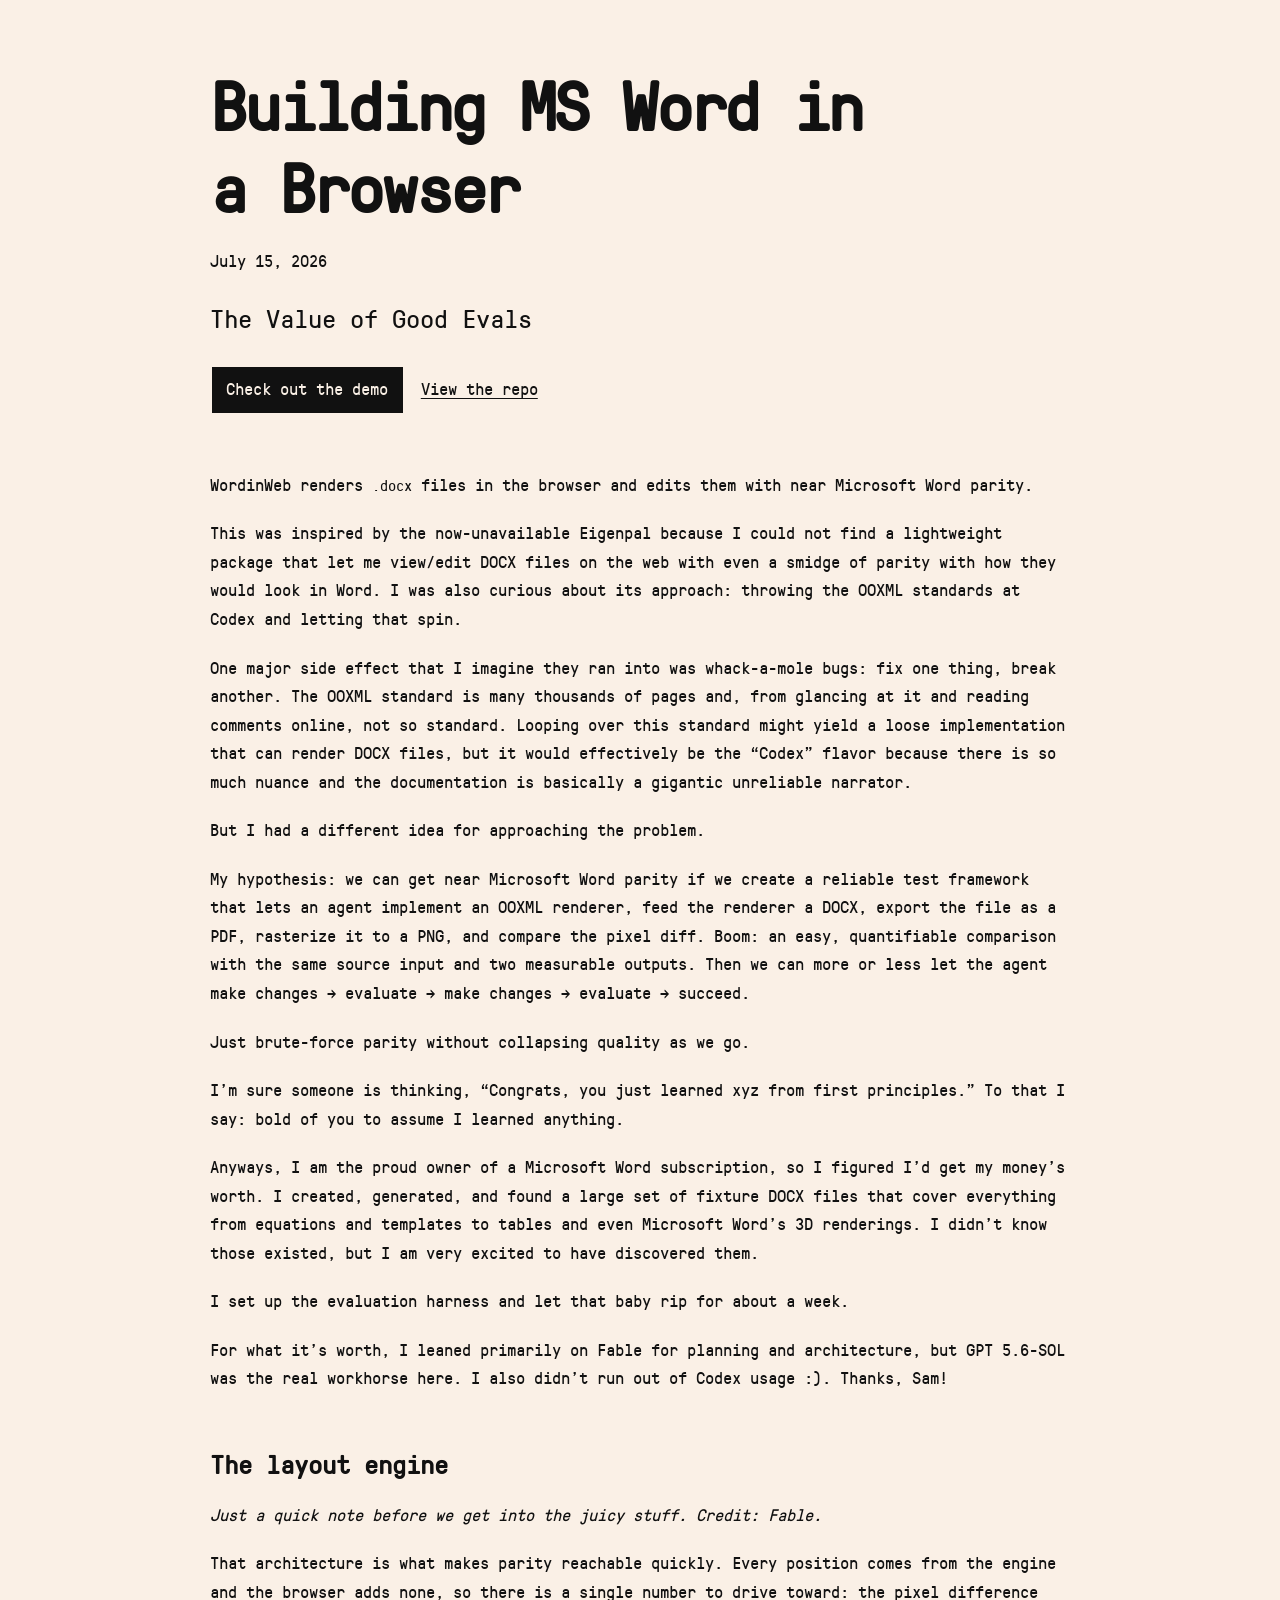
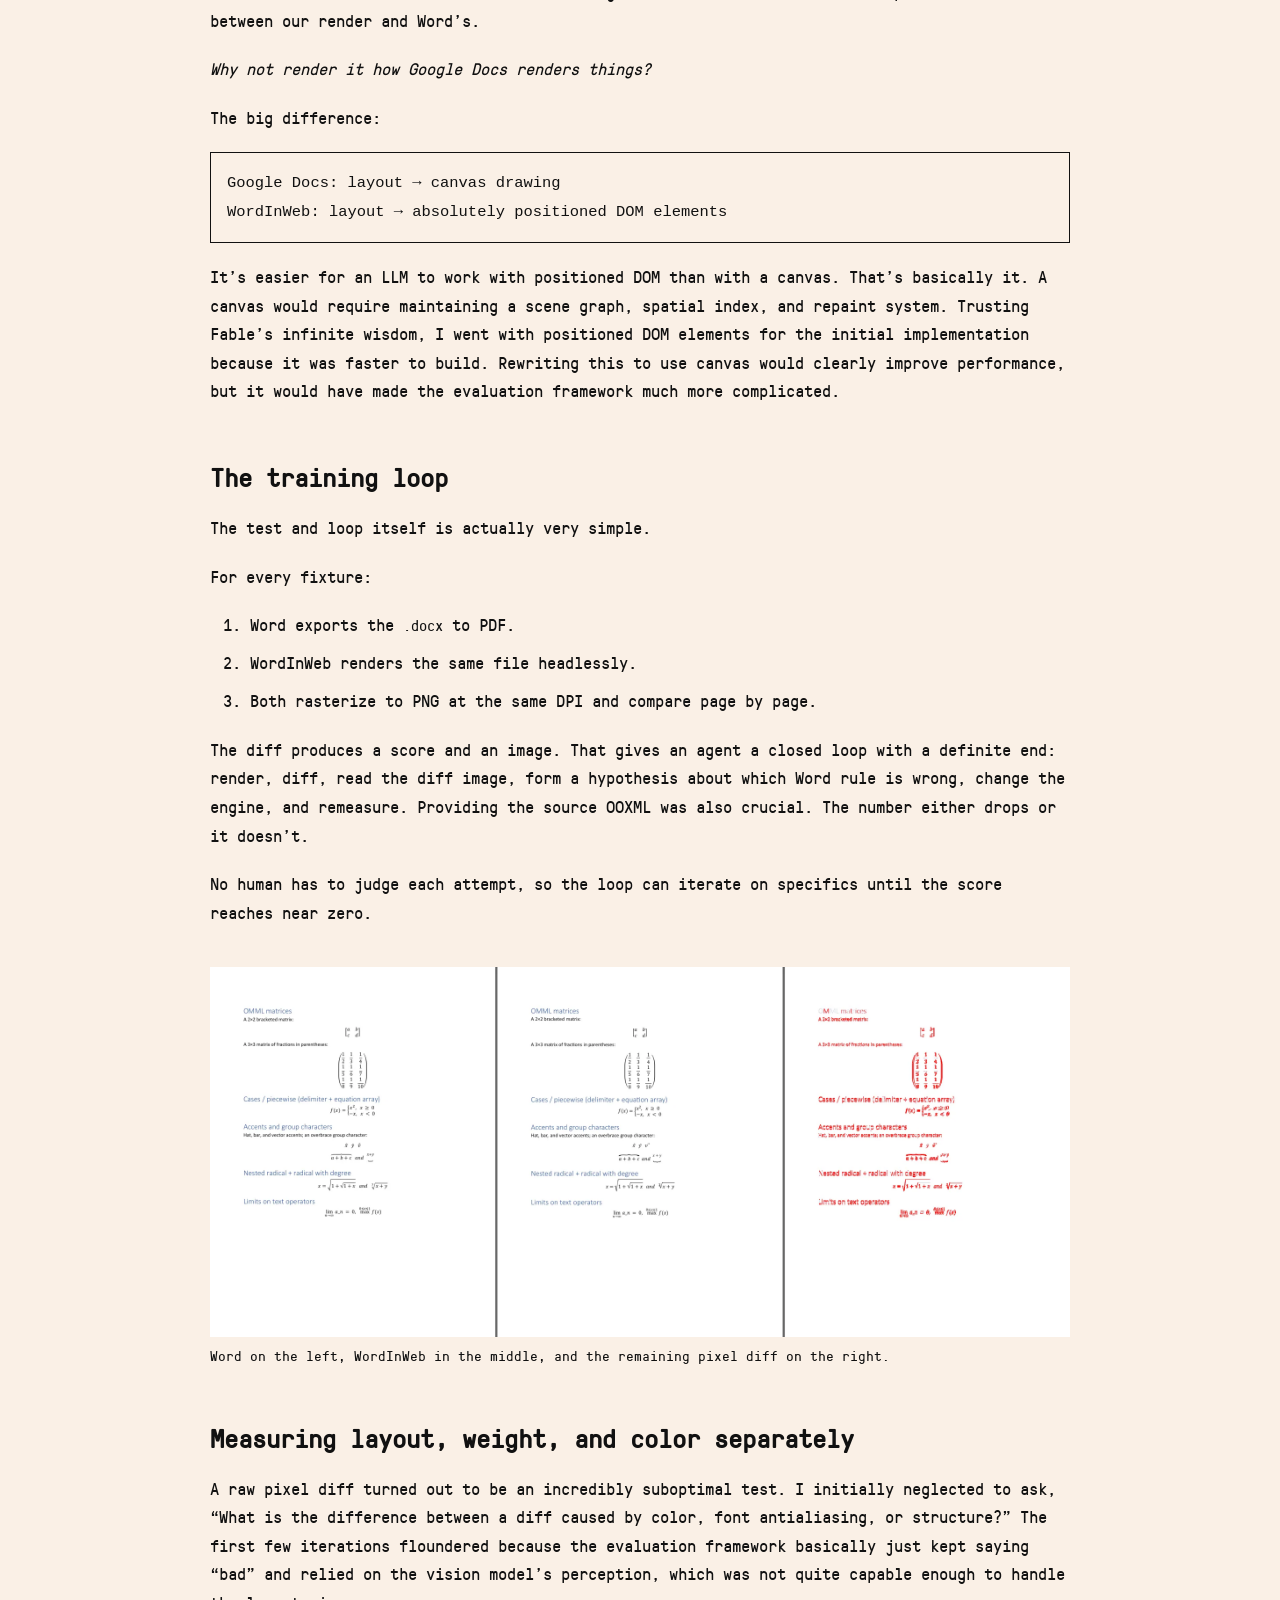
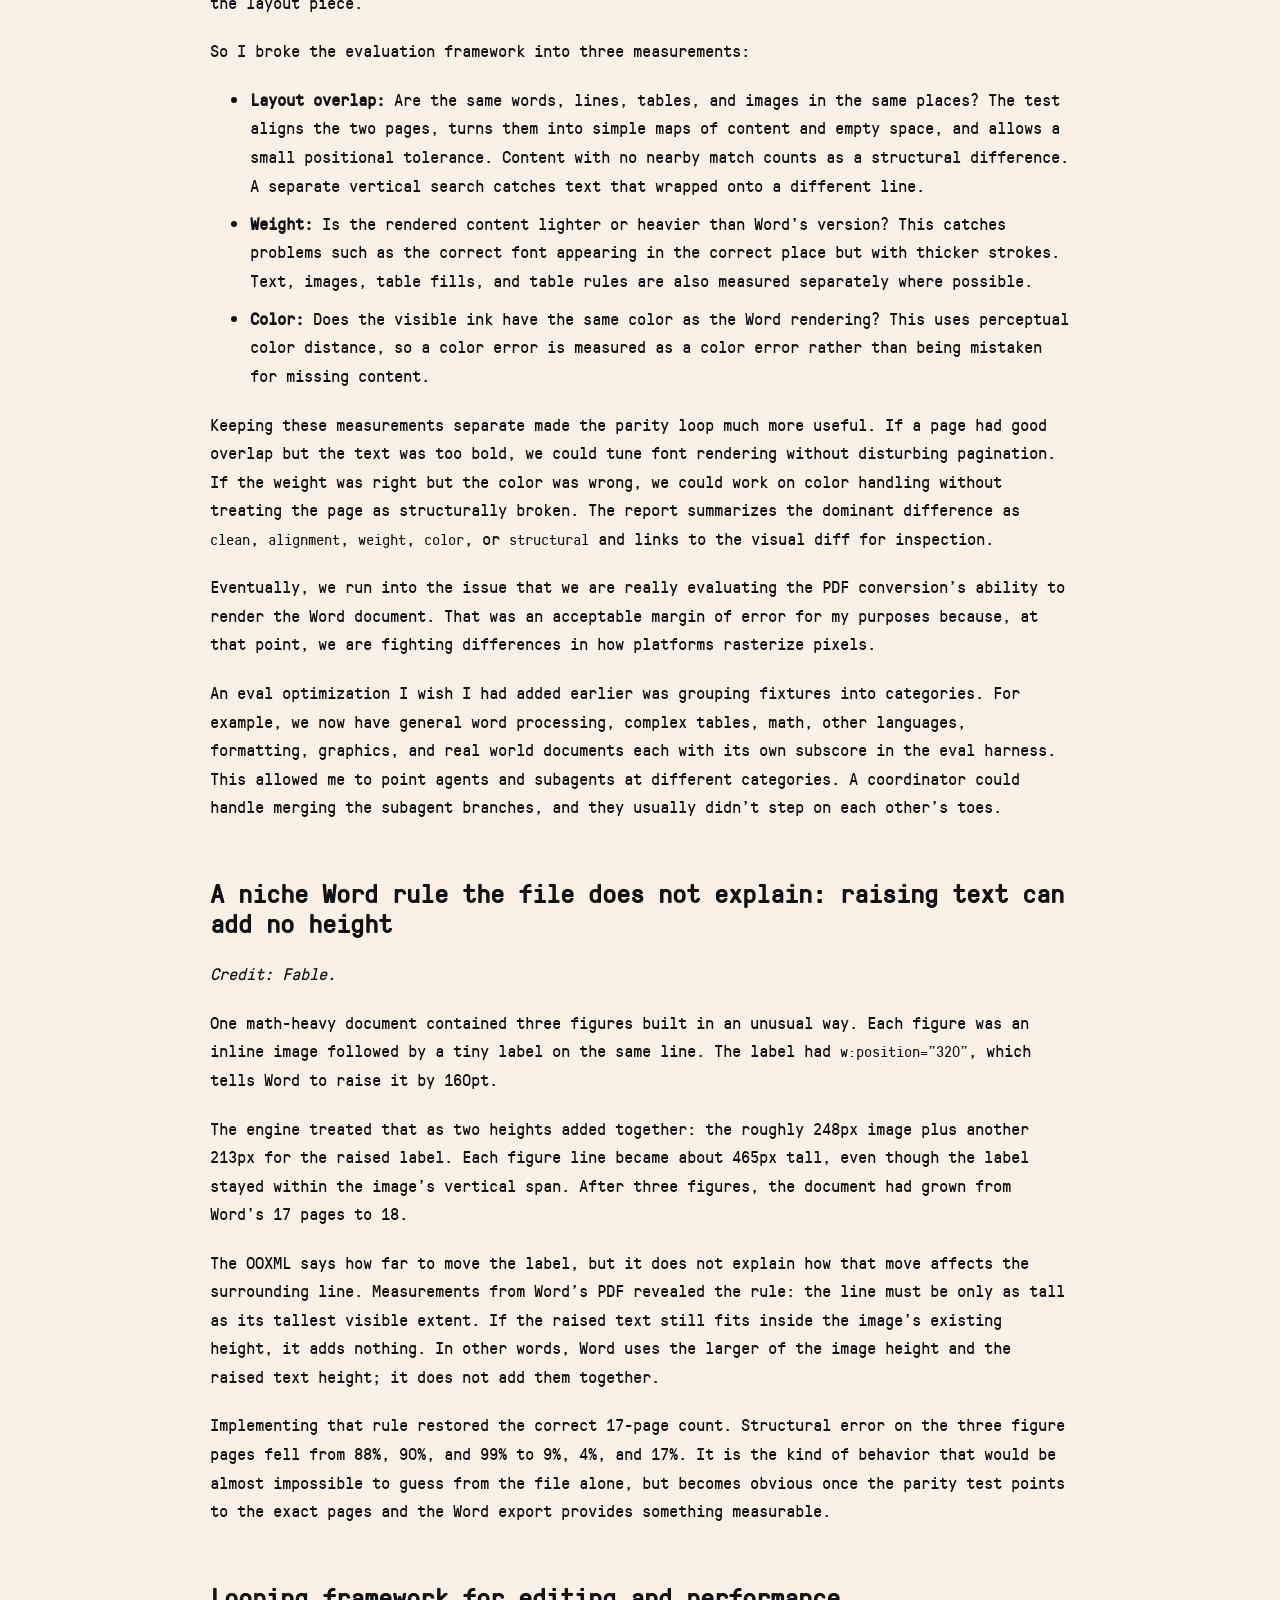
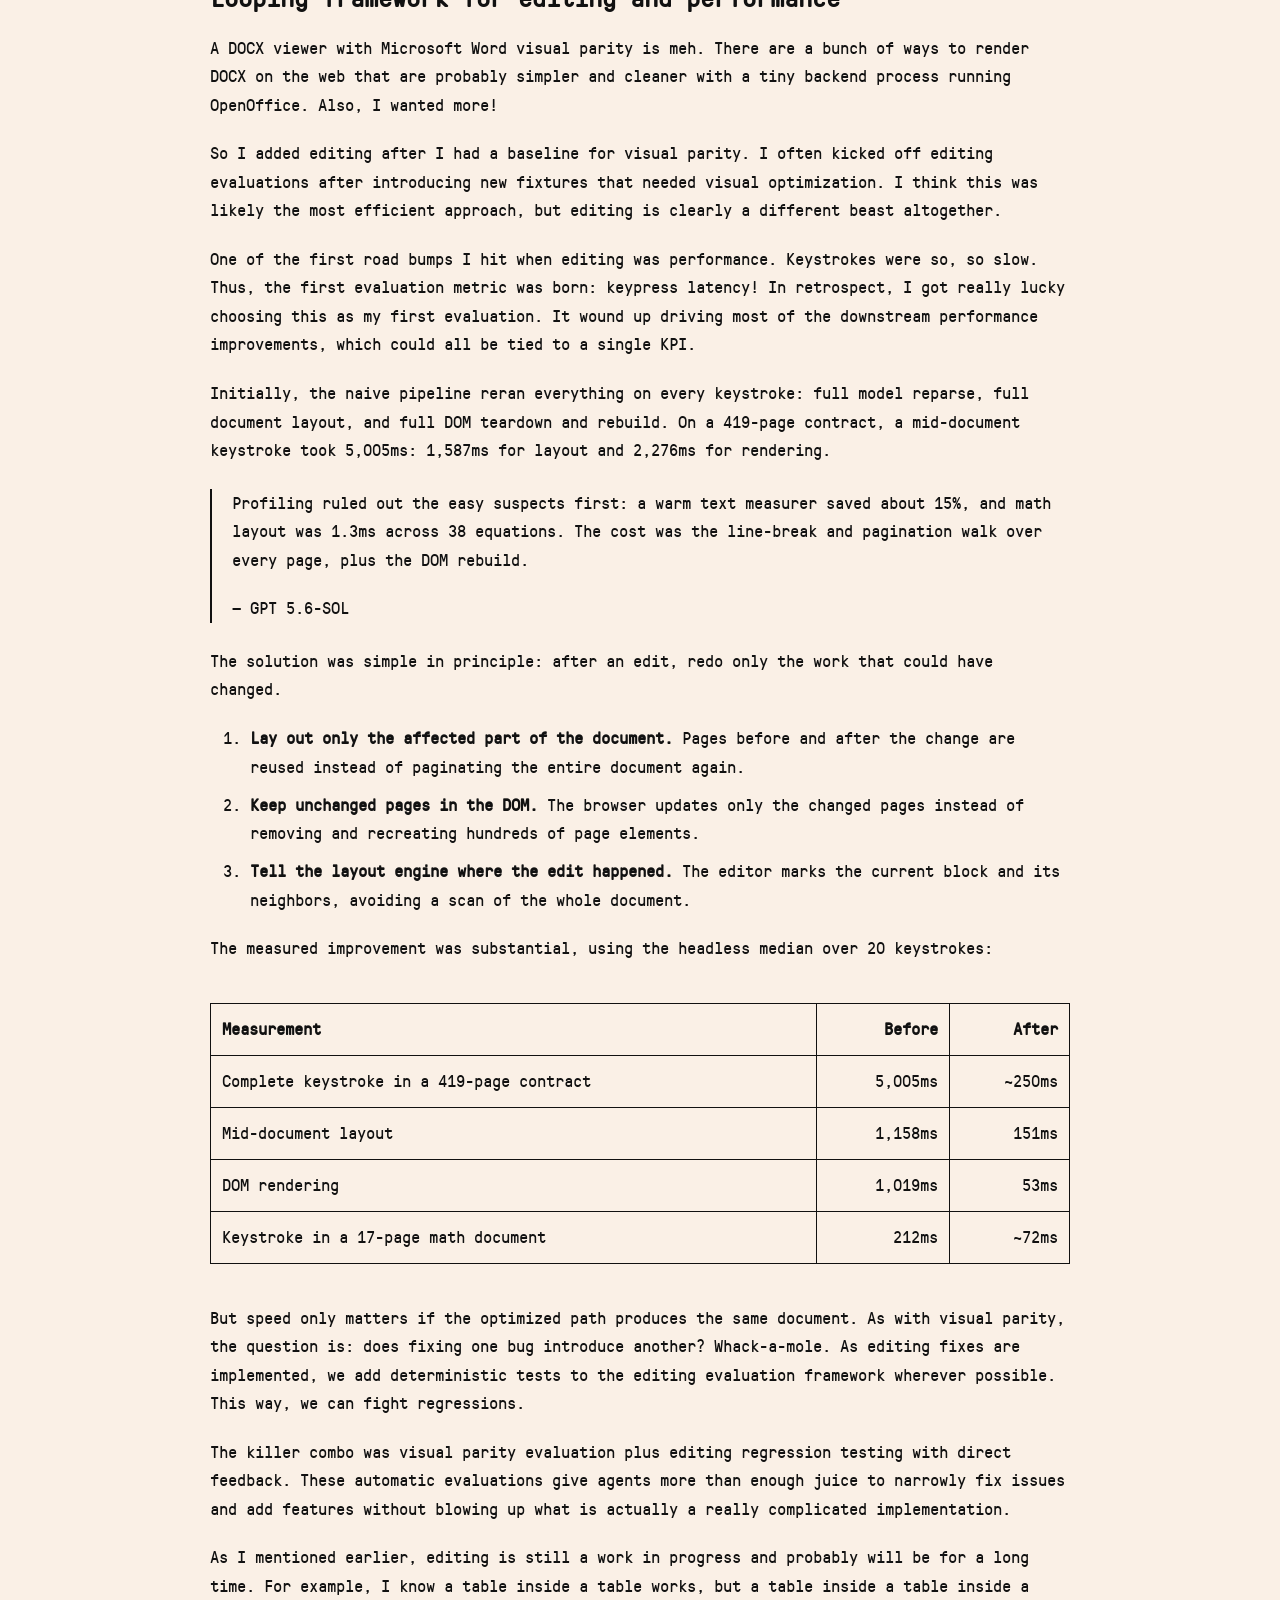
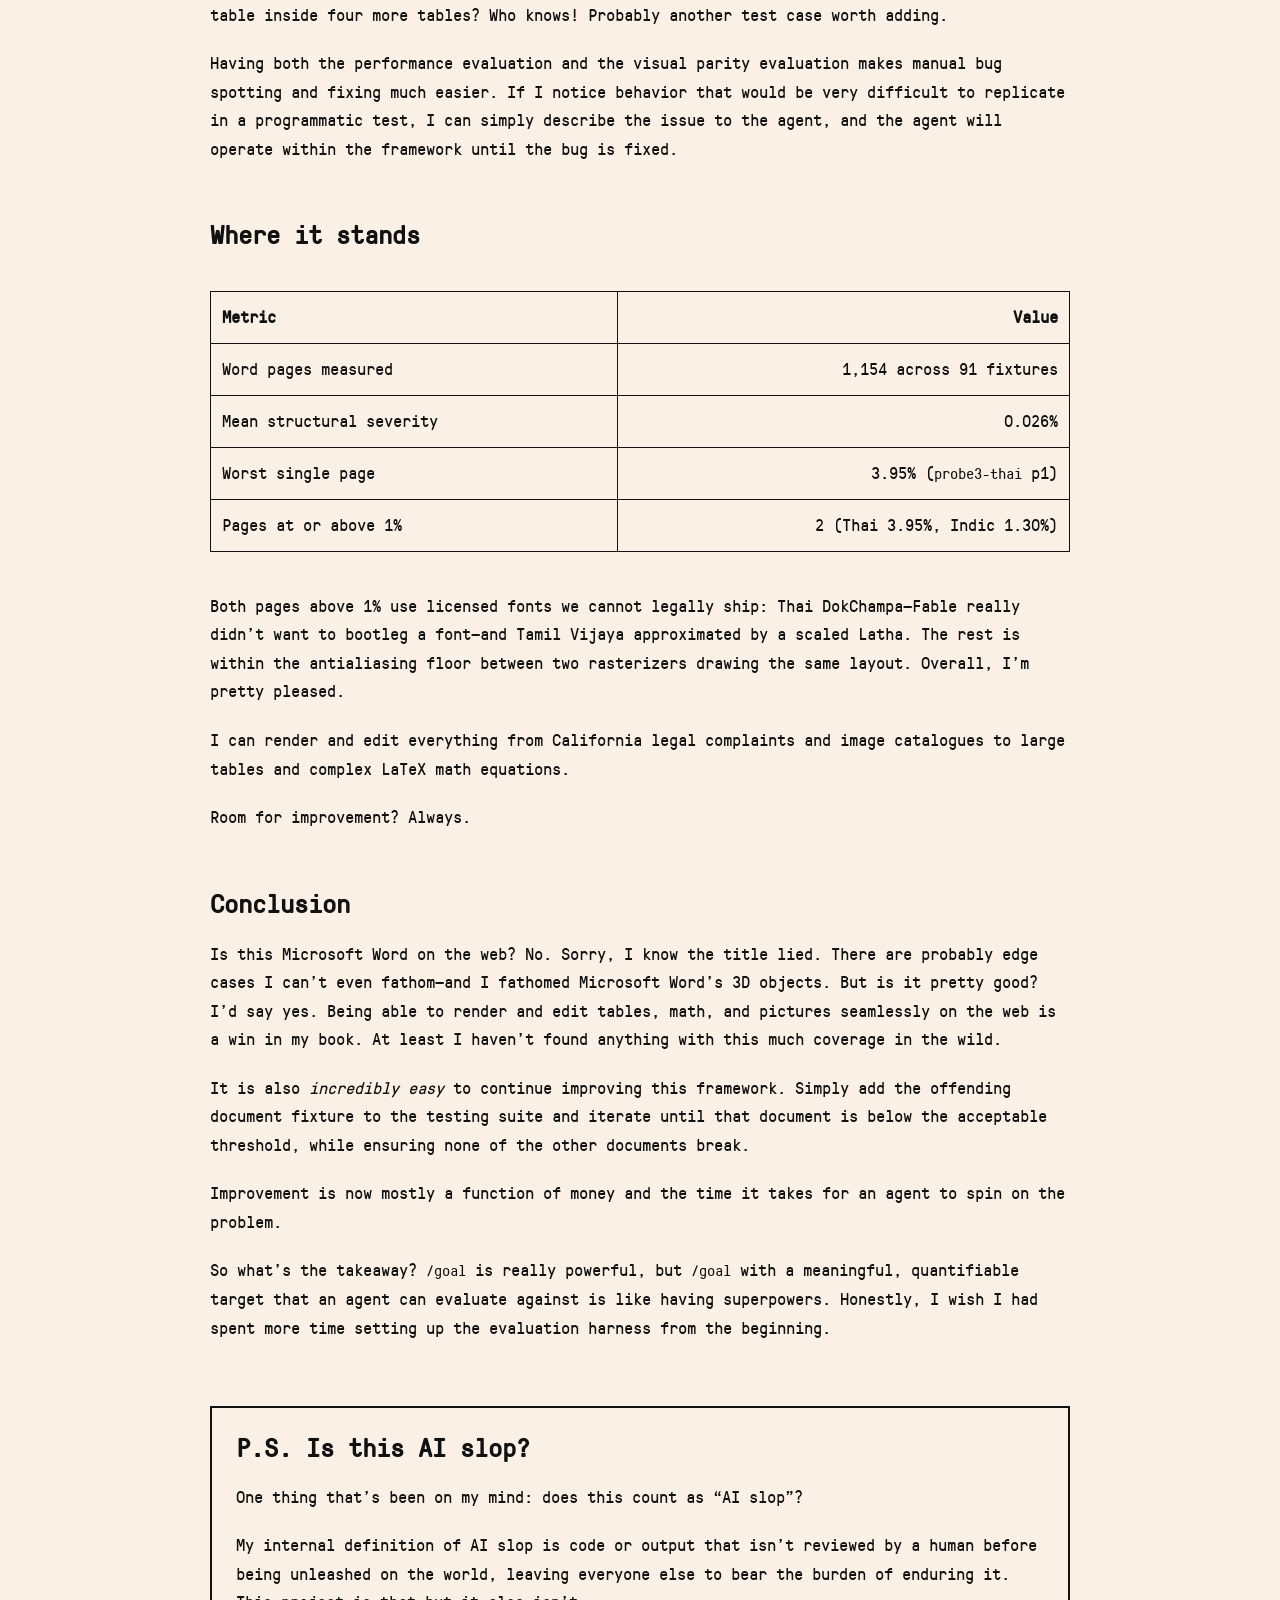
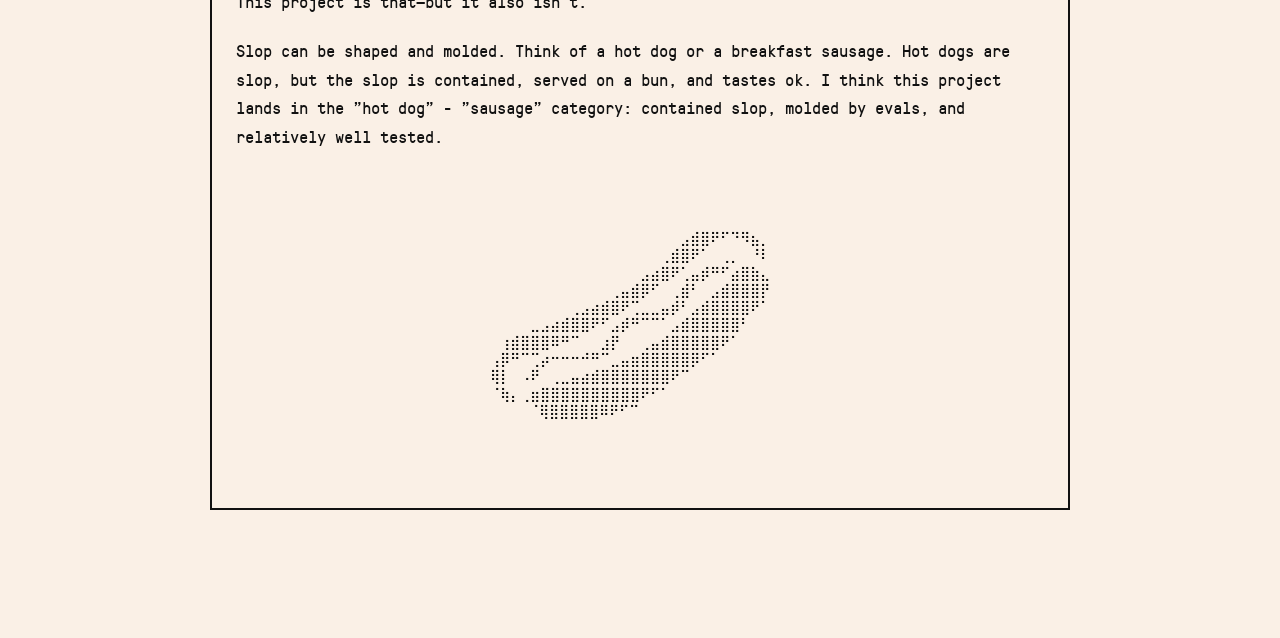
==== blog/index.html @ d43db345 "name" ====
<!DOCTYPE html>
<html lang="en">
<head>
    <meta charset="utf-8">
    <meta name="viewport" content="width=device-width, initial-scale=1">
    <meta name="description" content="How WordInWeb uses visual parity tests and editing benchmarks to approach Microsoft Word rendering in the browser.">
    <title>How WordInWeb reaches near Microsoft Word parity</title>
 
    <link rel="stylesheet" href="../index.css">
</head>
<body>
    <main class="article-shell">
        <article>
            <header class="article-header">
                <h1>Building MS Word in a Browser</h1>
                <p>July 15, 2026</p>
                <p class="subtitle">The Value of Good Evals</p>
                <div class="article-actions">
                    <a class="demo-button" href="https://wordinweb-parity.callerinfo.workers.dev/">Check out the demo</a>
                    <a href="https://github.com/theRealestAEP/wordinweb">View the repo</a>
                </div>
            </header>

            <p>WordinWeb renders <code>.docx</code> files in the browser and edits them with near Microsoft Word parity.</p>

            <p>This was inspired by the now-unavailable Eigenpal because I could not find a lightweight package that let me view/edit DOCX files on the web with even a smidge of parity with how they would look in Word. I was also curious about its approach: throwing the OOXML standards at Codex and letting that spin.</p>

            <p>One major side effect that I imagine they ran into was whack-a-mole bugs: fix one thing, break another. The OOXML standard is many thousands of pages and, from glancing at it and reading comments online, not so standard. Looping over this standard might yield a loose implementation that can render DOCX files, but it would effectively be the “Codex” flavor because there is so much nuance and the documentation is basically a gigantic unreliable narrator.</p>


            <p>But I had a different idea for approaching the problem.</p>

            <p>My hypothesis: we can get near Microsoft Word parity if we create a reliable test framework that lets an agent implement an OOXML renderer, feed the renderer a DOCX, export the file as a PDF, rasterize it to a PNG, and compare the pixel diff. Boom: an easy, quantifiable comparison with the same source input and two measurable outputs. Then we can more or less let the agent make changes → evaluate → make changes → evaluate → succeed.</p>

            <p>Just brute-force parity without collapsing quality as we go.</p>


            <p>I’m sure someone is thinking, “Congrats, you just learned xyz from first principles.” To that I say: bold of you to assume I learned anything.</p>

            <p>Anyways, I am the proud owner of a Microsoft Word subscription, so I figured I’d get my money’s worth. I created, generated, and found a large set of fixture DOCX files that cover everything from equations and templates to tables and even Microsoft Word’s 3D renderings. I didn’t know those existed, but I am very excited to have discovered them.</p>

            <p>I set up the evaluation harness and let that baby rip for about a week.</p>

            <p>For what it’s worth, I leaned primarily on Fable for planning and architecture, but GPT 5.6-SOL was the real workhorse here. I also didn’t run out of Codex usage :). Thanks, Sam!</p>

            <h2>The layout engine</h2>

            <p><em>Just a quick note before we get into the juicy stuff. Credit: Fable.</em></p>

            <p>That architecture is what makes parity reachable quickly. Every position comes from the engine and the browser adds none, so there is a single number to drive toward: the pixel difference between our render and Word’s.</p>

            <p><em>Why not render it how Google Docs renders things?</em></p>

            <p>The big difference:</p>

            <pre><code>Google Docs: layout → canvas drawing
WordInWeb: layout → absolutely positioned DOM elements</code></pre>

            <p>It’s easier for an LLM to work with positioned DOM than with a canvas. That’s basically it. A canvas would require maintaining a scene graph, spatial index, and repaint system. Trusting Fable’s infinite wisdom, I went with positioned DOM elements for the initial implementation because it was faster to build. Rewriting this to use canvas would clearly improve performance, but it would have made the evaluation framework much more complicated.</p>

            <h2>The training loop</h2>

            <p>The test and loop itself is actually very simple.</p>

            <p>For every fixture:</p>

            <ol>
                <li>Word exports the <code>.docx</code> to PDF.</li>
                <li>WordInWeb renders the same file headlessly.</li>
                <li>Both rasterize to PNG at the same DPI and compare page by page.</li>
            </ol>

            <p>The diff produces a score and an image. That gives an agent a closed loop with a definite end: render, diff, read the diff image, form a hypothesis about which Word rule is wrong, change the engine, and remeasure. Providing the source OOXML was also crucial. The number either drops or it doesn’t.</p>

            <p>No human has to judge each attempt, so the loop can iterate on specifics until the score reaches near zero.</p>

            <figure class="article-figure">
                <img src="../public/blog/math-parity.webp" alt="A three-panel comparison of a Word math document, the WordInWeb render, and the highlighted pixel difference." width="1960" height="842" loading="lazy">
                <figcaption>Word on the left, WordInWeb in the middle, and the remaining pixel diff on the right.</figcaption>
            </figure>

            <h2>Measuring layout, weight, and color separately</h2>

            <p>A raw pixel diff turned out to be an incredibly suboptimal test. I initially neglected to ask, “What is the difference between a diff caused by color, font antialiasing, or structure?” The first few iterations floundered because the evaluation framework basically just kept saying “bad” and relied on the vision model’s perception, which was not quite capable enough to handle the layout piece.</p>

            <p>So I broke the evaluation framework into three measurements:</p>

            <ul>
                <li><strong>Layout overlap:</strong> Are the same words, lines, tables, and images in the same places? The test aligns the two pages, turns them into simple maps of content and empty space, and allows a small positional tolerance. Content with no nearby match counts as a structural difference. A separate vertical search catches text that wrapped onto a different line.</li>
                <li><strong>Weight:</strong> Is the rendered content lighter or heavier than Word’s version? This catches problems such as the correct font appearing in the correct place but with thicker strokes. Text, images, table fills, and table rules are also measured separately where possible.</li>
                <li><strong>Color:</strong> Does the visible ink have the same color as the Word rendering? This uses perceptual color distance, so a color error is measured as a color error rather than being mistaken for missing content.</li>
            </ul>

            <p>Keeping these measurements separate made the parity loop much more useful. If a page had good overlap but the text was too bold, we could tune font rendering without disturbing pagination. If the weight was right but the color was wrong, we could work on color handling without treating the page as structurally broken. The report summarizes the dominant difference as <code>clean</code>, <code>alignment</code>, <code>weight</code>, <code>color</code>, or <code>structural</code> and links to the visual diff for inspection.</p>

            <p>Eventually, we run into the issue that we are really evaluating the PDF conversion’s ability to render the Word document. That was an acceptable margin of error for my purposes because, at that point, we are fighting differences in how platforms rasterize pixels.</p>

            <p>An eval optimization I wish I had added earlier was grouping fixtures into categories. For example, we now have general word processing, complex tables, math, other languages, formatting, graphics, and real world documents each with its own subscore in the eval harness. This allowed me to point agents and subagents at different categories. A coordinator could handle merging the subagent branches, and they usually didn’t step on each other’s toes.</p>

            <h2>A niche Word rule the file does not explain: raising text can add no height</h2>

            <p><em>Credit: Fable.</em></p>

            <p>One math-heavy document contained three figures built in an unusual way. Each figure was an inline image followed by a tiny label on the same line. The label had <code>w:position="320"</code>, which tells Word to raise it by 160pt.</p>

            <p>The engine treated that as two heights added together: the roughly 248px image plus another 213px for the raised label. Each figure line became about 465px tall, even though the label stayed within the image’s vertical span. After three figures, the document had grown from Word’s 17 pages to 18.</p>

            <p>The OOXML says how far to move the label, but it does not explain how that move affects the surrounding line. Measurements from Word’s PDF revealed the rule: the line must be only as tall as its tallest visible extent. If the raised text still fits inside the image’s existing height, it adds nothing. In other words, Word uses the larger of the image height and the raised text height; it does not add them together.</p>

            <p>Implementing that rule restored the correct 17-page count. Structural error on the three figure pages fell from 88%, 90%, and 99% to 9%, 4%, and 17%. It is the kind of behavior that would be almost impossible to guess from the file alone, but becomes obvious once the parity test points to the exact pages and the Word export provides something measurable.</p>

            <h2>Looping framework for editing and performance</h2>

            <p>A DOCX viewer with Microsoft Word visual parity is meh. There are a bunch of ways to render DOCX on the web that are probably simpler and cleaner with a tiny backend process running OpenOffice. Also, I wanted more!</p>

            <p>So I added editing after I had a baseline for visual parity. I often kicked off editing evaluations after introducing new fixtures that needed visual optimization. I think this was likely the most efficient approach, but editing is clearly a different beast altogether.</p>

            <p>One of the first road bumps I hit when editing was performance. Keystrokes were so, so slow. Thus, the first evaluation metric was born: keypress latency! In retrospect, I got really lucky choosing this as my first evaluation. It wound up driving most of the downstream performance improvements, which could all be tied to a single KPI.</p>

            <p>Initially, the naive pipeline reran everything on every keystroke: full model reparse, full document layout, and full DOM teardown and rebuild. On a 419-page contract, a mid-document keystroke took 5,005ms: 1,587ms for layout and 2,276ms for rendering.</p>

            <blockquote>
                <p>Profiling ruled out the easy suspects first: a warm text measurer saved about 15%, and math layout was 1.3ms across 38 equations. The cost was the line-break and pagination walk over every page, plus the DOM rebuild.</p>
                <p>— GPT 5.6-SOL</p>
            </blockquote>

            <p>The solution was simple in principle: after an edit, redo only the work that could have changed.</p>

            <ol>
                <li><strong>Lay out only the affected part of the document.</strong> Pages before and after the change are reused instead of paginating the entire document again.</li>
                <li><strong>Keep unchanged pages in the DOM.</strong> The browser updates only the changed pages instead of removing and recreating hundreds of page elements.</li>
                <li><strong>Tell the layout engine where the edit happened.</strong> The editor marks the current block and its neighbors, avoiding a scan of the whole document.</li>
            </ol>

            <p>The measured improvement was substantial, using the headless median over 20 keystrokes:</p>

            <div class="table-wrap">
                <table>
                    <thead>
                        <tr>
                            <th scope="col">Measurement</th>
                            <th scope="col">Before</th>
                            <th scope="col">After</th>
                        </tr>
                    </thead>
                    <tbody>
                        <tr>
                            <td>Complete keystroke in a 419-page contract</td>
                            <td>5,005ms</td>
                            <td>~250ms</td>
                        </tr>
                        <tr>
                            <td>Mid-document layout</td>
                            <td>1,158ms</td>
                            <td>151ms</td>
                        </tr>
                        <tr>
                            <td>DOM rendering</td>
                            <td>1,019ms</td>
                            <td>53ms</td>
                        </tr>
                        <tr>
                            <td>Keystroke in a 17-page math document</td>
                            <td>212ms</td>
                            <td>~72ms</td>
                        </tr>
                    </tbody>
                </table>
            </div>

            <p>But speed only matters if the optimized path produces the same document. As with visual parity, the question is: does fixing one bug introduce another? Whack-a-mole. As editing fixes are implemented, we add deterministic tests to the editing evaluation framework wherever possible. This way, we can fight regressions.</p>

            <p>The killer combo was visual parity evaluation plus editing regression testing with direct feedback. These automatic evaluations give agents more than enough juice to narrowly fix issues and add features without blowing up what is actually a really complicated implementation.</p>

            <p>As I mentioned earlier, editing is still a work in progress and probably will be for a long time. For example, I know a table inside a table works, but a table inside a table inside a table inside four more tables? Who knows! Probably another test case worth adding.</p>

            <p>Having both the performance evaluation and the visual parity evaluation makes manual bug spotting and fixing much easier. If I notice behavior that would be very difficult to replicate in a programmatic test, I can simply describe the issue to the agent, and the agent will operate within the framework until the bug is fixed.</p>
 
            <h2>Where it stands</h2>

            <div class="table-wrap">
                <table>
                    <thead>
                        <tr>
                            <th scope="col">Metric</th>
                            <th scope="col">Value</th>
                        </tr>
                    </thead>
                    <tbody>
                        <tr>
                            <td>Word pages measured</td>
                            <td>1,154 across 91 fixtures</td>
                        </tr>
                        <tr>
                            <td>Mean structural severity</td>
                            <td>0.026%</td>
                        </tr>
                        <tr>
                            <td>Worst single page</td>
                            <td>3.95% (<code>probe3-thai</code> p1)</td>
                        </tr>
                        <tr>
                            <td>Pages at or above 1%</td>
                            <td>2 (Thai 3.95%, Indic 1.30%)</td>
                        </tr>
                    </tbody>
                </table>
            </div>

            <p>Both pages above 1% use licensed fonts we cannot legally ship: Thai DokChampa—Fable really didn’t want to bootleg a font—and Tamil Vijaya approximated by a scaled Latha. The rest is within the antialiasing floor between two rasterizers drawing the same layout. Overall, I’m pretty pleased.</p>

            <p>I can render and edit everything from California legal complaints and image catalogues to large tables and complex LaTeX math equations.</p>

            <p>Room for improvement? Always.</p>

            <h2>Conclusion</h2>

            <p>Is this Microsoft Word on the web? No. Sorry, I know the title lied. There are probably edge cases I can’t even fathom—and I fathomed Microsoft Word’s 3D objects. But is it pretty good? I’d say yes. Being able to render and edit tables, math, and pictures seamlessly on the web is a win in my book. At least I haven’t found anything with this much coverage in the wild.</p>

            <p>It is also <em>incredibly easy</em> to continue improving this framework. Simply add the offending document fixture to the testing suite and iterate until that document is below the acceptable threshold, while ensuring none of the other documents break.</p>

            <p>Improvement is now mostly a function of money and the time it takes for an agent to spin on the problem.</p>

            <p>So what’s the takeaway? <code>/goal</code> is really powerful, but <code>/goal</code> with a meaningful, quantifiable target that an agent can evaluate against is like having superpowers. Honestly, I wish I had spent more time setting up the evaluation harness from the beginning.</p>

            <aside class="postscript" aria-labelledby="postscript-title">
                <h2 id="postscript-title">P.S. Is this AI slop?</h2>

                <p>One thing that’s been on my mind: does this count as “AI slop”?</p>

                <p>My internal definition of AI slop is code or output that isn’t reviewed by a human before being unleashed on the world, leaving everyone else to bear the burden of enduring it. This project is that—but it also isn’t.</p>

                <p>Slop can be shaped and molded. Think of a hot dog or a breakfast sausage. Hot dogs are slop, but the slop is contained, served on a bun, and tastes ok. I think this project lands in the "hot dog" - "sausage" category: contained slop, molded by evals, and relatively well tested.</p>

                <pre class="ascii-art" aria-label="ASCII art of a hot dog"> ⠀⠀⠀⠀⠀⠀⠀⠀⠀⠀⠀⠀⠀⠀⠀⠀⠀⠀⠀⠀⠀⠀⠀⠀⠀⠀⠀⠀⠀⠀⠀⠀
                    ⠀⠀⠀⠀⠀⠀⠀⠀⠀⠀⠀⠀⠀⠀⠀⠀⠀⠀⠀⠀⠀⠀⠀⠀⠀⠀⠀⠀⠀⠀
                    ⠀⠀⠀⠀⠀⠀⠀⠀⠀⠀⠀⠀⠀⠀⠀⠀⠀⠀⠀⠀⠀⠀⠀⠀⠀⠀⠀⠀⠀⠀
                    ⠀⠀⠀⠀⠀⠀⠀⠀⠀⠀⠀⠀⠀⠀⠀⠀⠀⠀⠀⠀⣠⣾⣿⠟⠋⠙⠻⣦⡀⠀
                    ⠀⠀⠀⠀⠀⠀⠀⠀⠀⠀⠀⠀⠀⠀⠀⠀⠀⠀⢀⣾⣿⠟⠁⠀⢀⡀⠀⠘⠇⠀
                    ⠀⠀⠀⠀⠀⠀⠀⠀⠀⠀⠀⠀⠀⠀⠀⠀⣠⣴⣿⠟⢁⣤⡾⠛⠋⣴⣿⣷⣄⠀
                    ⠀⠀⠀⠀⠀⠀⠀⠀⠀⠀⠀⠀⠀⢀⣤⣾⡿⠋⠀⢀⣾⠃⠀⣠⣾⣿⣿⣿⡟⠀
                    ⠀⠀⠀⠀⠀⠀⠀⠀⠀⢀⣠⣴⣾⣿⠟⢉⣀⣀⣤⡾⠃⣠⣾⣿⣿⣿⣿⠟⠁⠀
                    ⠀⠀⠀⠀⠀⣀⣠⣴⣾⣿⣿⠟⠋⣠⡾⠛⠉⠉⠁⣠⣾⣿⣿⣿⣿⣿⠃⠀⠀⠀
                    ⠀⠀⢰⣾⣿⣿⣿⠿⠛⠉⠀⠀⣰⡟⠀⠀⢀⣤⣾⣿⣿⣿⣿⣿⠟⠁⠀⠀⠀⠀
                    ⠀⢠⡿⠛⠉⢉⡴⠒⠒⠒⠚⠛⠉⣀⣤⣶⣿⣿⣿⣿⣿⡿⠋⠁⠀⠀⠀⠀⠀⠀
                    ⠀⢿⡇⠀⠠⠟⠀⢀⣀⣤⣴⣾⣿⣿⣿⣿⣿⣿⣿⠟⠉⠀⠀⠀⠀⠀⠀⠀⠀⠀
                    ⠀⠈⢷⡄⢀⣶⣿⣿⣿⣿⣿⣿⣿⣿⣿⣿⠟⠋⠁⠀⠀⠀⠀⠀⠀⠀⠀⠀⠀⠀
⠀⠀                    ⠀⠀⠈⢿⣿⣿⣿⣿⣿⠿⠟⠋⠉⠀⠀⠀⠀⠀⠀⠀⠀⠀⠀⠀⠀⠀⠀⠀
                    ⠀⠀⠀⠀⠀⠀⠀⠀⠀⠀⠀⠀⠀⠀⠀⠀⠀⠀⠀⠀⠀⠀⠀⠀⠀⠀⠀⠀⠀⠀
                    ⠀⠀⠀⠀⠀⠀⠀⠀⠀⠀⠀⠀⠀⠀⠀⠀⠀⠀⠀⠀⠀⠀⠀⠀⠀⠀⠀⠀⠀⠀⠀⠀</pre>
            </aside>
        </article>
    </main>
</body>
</html>
---- index.css ----
@font-face {
    font-family: 'pressura mono.otf';
    src: url('./public/fonts/pressura_mono.otf') format('truetype');
    font-style: normal;
    font-display: swap;
}

body {
    background-color: #FAF0E6;
    color: #111;
    margin: 0;
    padding: 0;
    font-family: 'pressura mono.otf', sans-serif;
}

a {
    color: inherit;
    text-decoration-thickness: 1px;
    text-underline-offset: 0.18em;
}

a:hover {
    text-decoration-thickness: 2px;
}

h1,
h2,
h3 {
    line-height: 1.2;
}

h1 {
    font-size: 1.5em;
}

.container {
    margin-left: 8%;
    margin-right: 8%;
    margin-top: 5%;
    padding: 0;
    font-size: x-large;
    display: flex;
    flex-direction: column;

}

.item {
    padding-top: 10px;
    padding-bottom: 10px;
}

.article-shell {
    width: min(84%, 860px);
    margin: 5% auto 10%;
    font-size: 1.05rem;
    line-height: 1.7;
}

.back-link {
    display: inline-block;
    margin-bottom: 3rem;
}

.article-header {
    margin-bottom: 3.5rem;
}

.article-header h1 {
    max-width: 18ch;
    margin-bottom: 0.25em;
    font-size: clamp(2rem, 6vw, 4.25rem);
    letter-spacing: -0.04em;
}

.subtitle {
    margin: 0;
    font-size: clamp(1.15rem, 3vw, 1.65rem);
}

.article-actions {
    display: flex;
    flex-wrap: wrap;
    align-items: center;
    gap: 1rem;
    margin-top: 1.5rem;
}

.demo-button {
    padding: 0.55rem 0.9rem;
    border: 2px solid currentColor;
    background: #111;
    color: #FAF0E6;
    text-decoration: none;
}

.demo-button:hover {
    background: transparent;
    color: #111;
}

.article-figure {
    margin: 2.5rem 0;
}

.article-figure img {
    display: block;
    width: 100%;
    height: auto;
}

.hero-figure {
    margin-top: 2.5rem;
}

.article-figure figcaption {
    margin-top: 0.65rem;
    font-size: 0.85rem;
    line-height: 1.45;
}

.dashboard-figure {
    width: min(100%, 680px);
    margin-right: auto;
    margin-left: auto;
}

.meme {
    width: min(100%, 680px);
    margin-right: auto;
    margin-left: auto;
    background: #111;
    color: #fff;
}

.meme-caption {
    padding: 0.75rem 1rem;
    font-size: clamp(1rem, 3vw, 1.45rem);
    font-weight: bold;
    line-height: 1.2;
    text-align: center;
    text-transform: uppercase;
}

.postscript {
    margin-top: 4rem;
    padding: 1.5rem;
    border: 2px solid currentColor;
}

.postscript h2 {
    margin: 0 0 1.25rem;
}

.ascii-art {
    width: fit-content;
    max-width: 100%;
    margin: 1.75rem auto;
    padding: 0;
    overflow-x: auto;
    border: 0;
    font-size: clamp(0.65rem, 2vw, 0.9rem);
    line-height: 1.2;
    white-space: pre-line;
}

.postscript-signoff {
    font-weight: bold;
    text-align: center;
}

article h2 {
    margin-top: 3.5rem;
    font-size: 1.6rem;
}

article h3 {
    margin-top: 2.5rem;
    font-size: 1.2rem;
}

article p,
article ul,
article ol,
article table,
article pre {
    margin: 1.25rem 0;
}

article li + li {
    margin-top: 0.6rem;
}

article blockquote {
    margin: 1.5rem 0;
    padding-left: 1.25rem;
    border-left: 2px solid currentColor;
}

article code {
    font: inherit;
    font-size: 0.92em;
}

article pre {
    overflow-x: auto;
    padding: 1rem;
    border: 1px solid currentColor;
}

.table-wrap {
    overflow-x: auto;
}

table {
    width: 100%;
    border-collapse: collapse;
}

th,
td {
    padding: 0.7rem;
    border: 1px solid currentColor;
    text-align: left;
    vertical-align: top;
}

th:not(:first-child),
td:not(:first-child) {
    text-align: right;
}

@media (max-width: 600px) {
    .container {
        margin-top: 10%;
        font-size: large;
    }

    .article-shell {
        width: 88%;
        margin-top: 8%;
    }

    .back-link {
        margin-bottom: 2rem;
    }
}
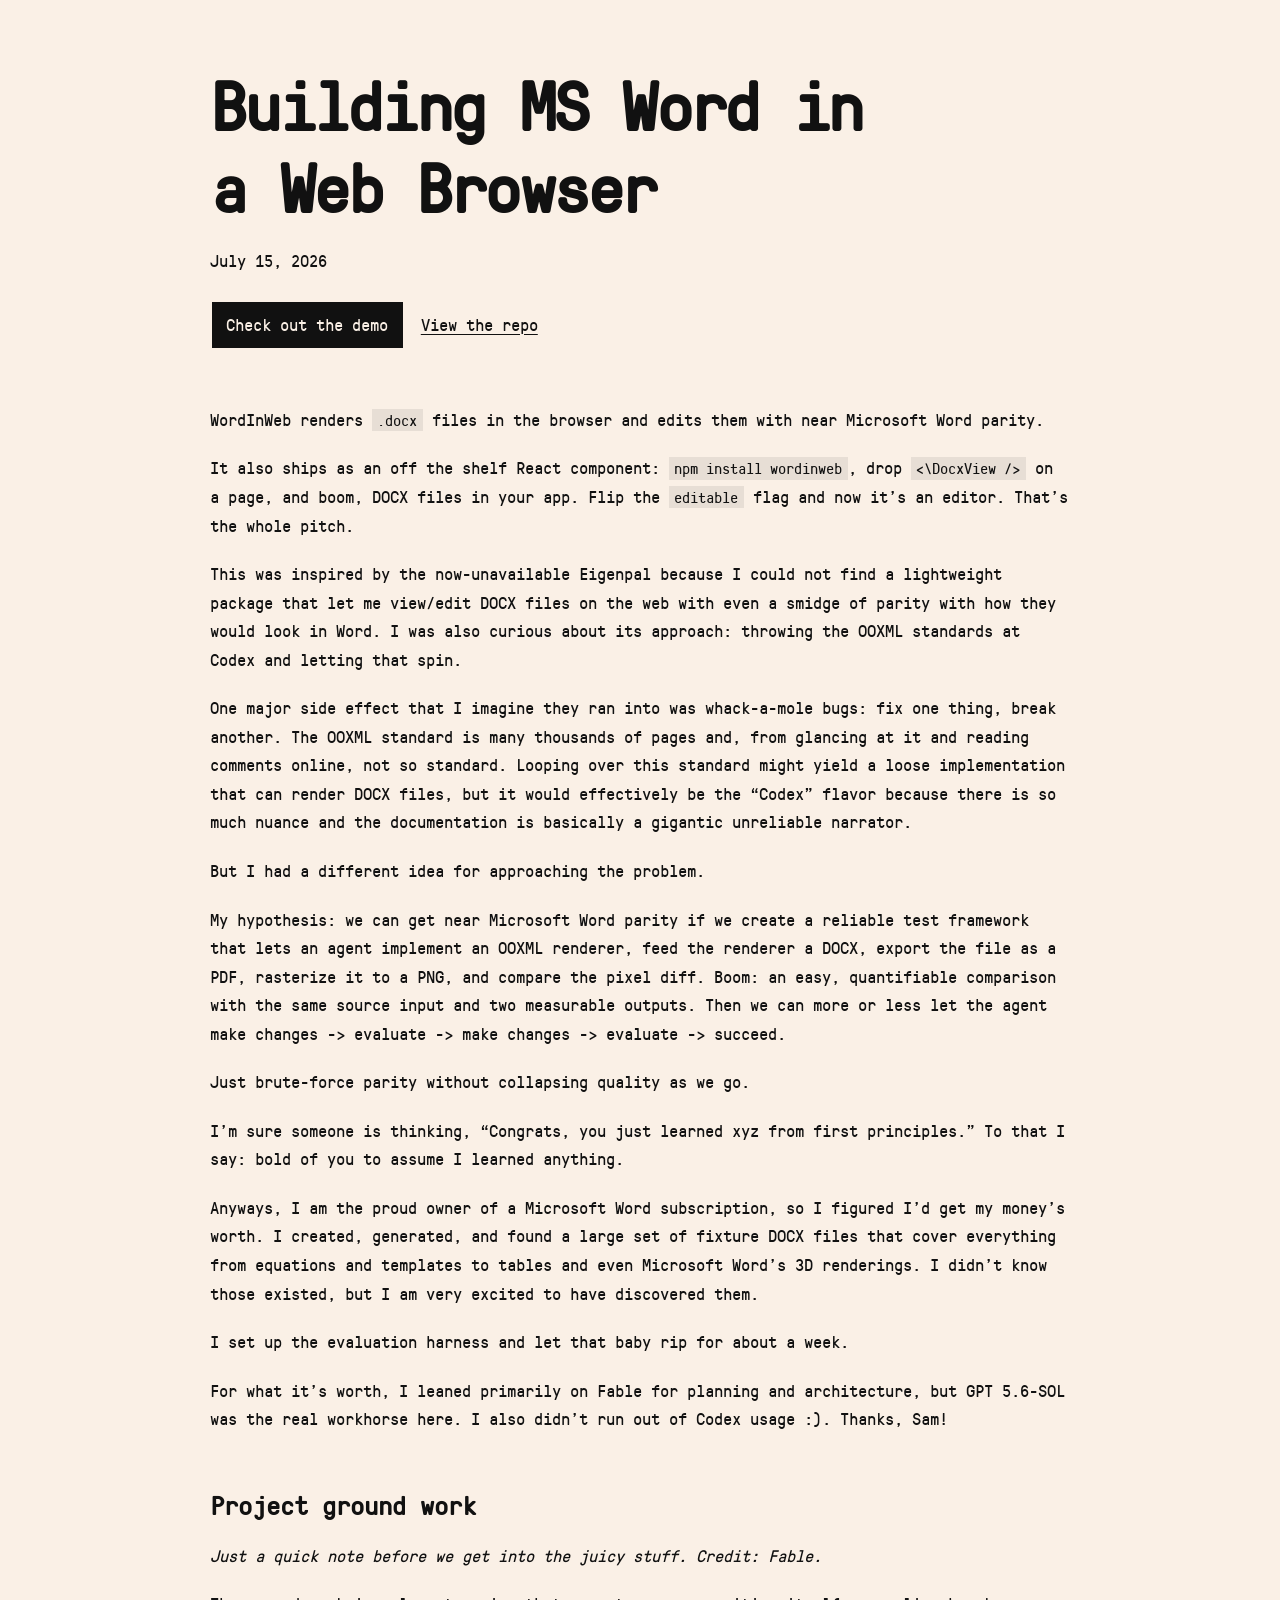
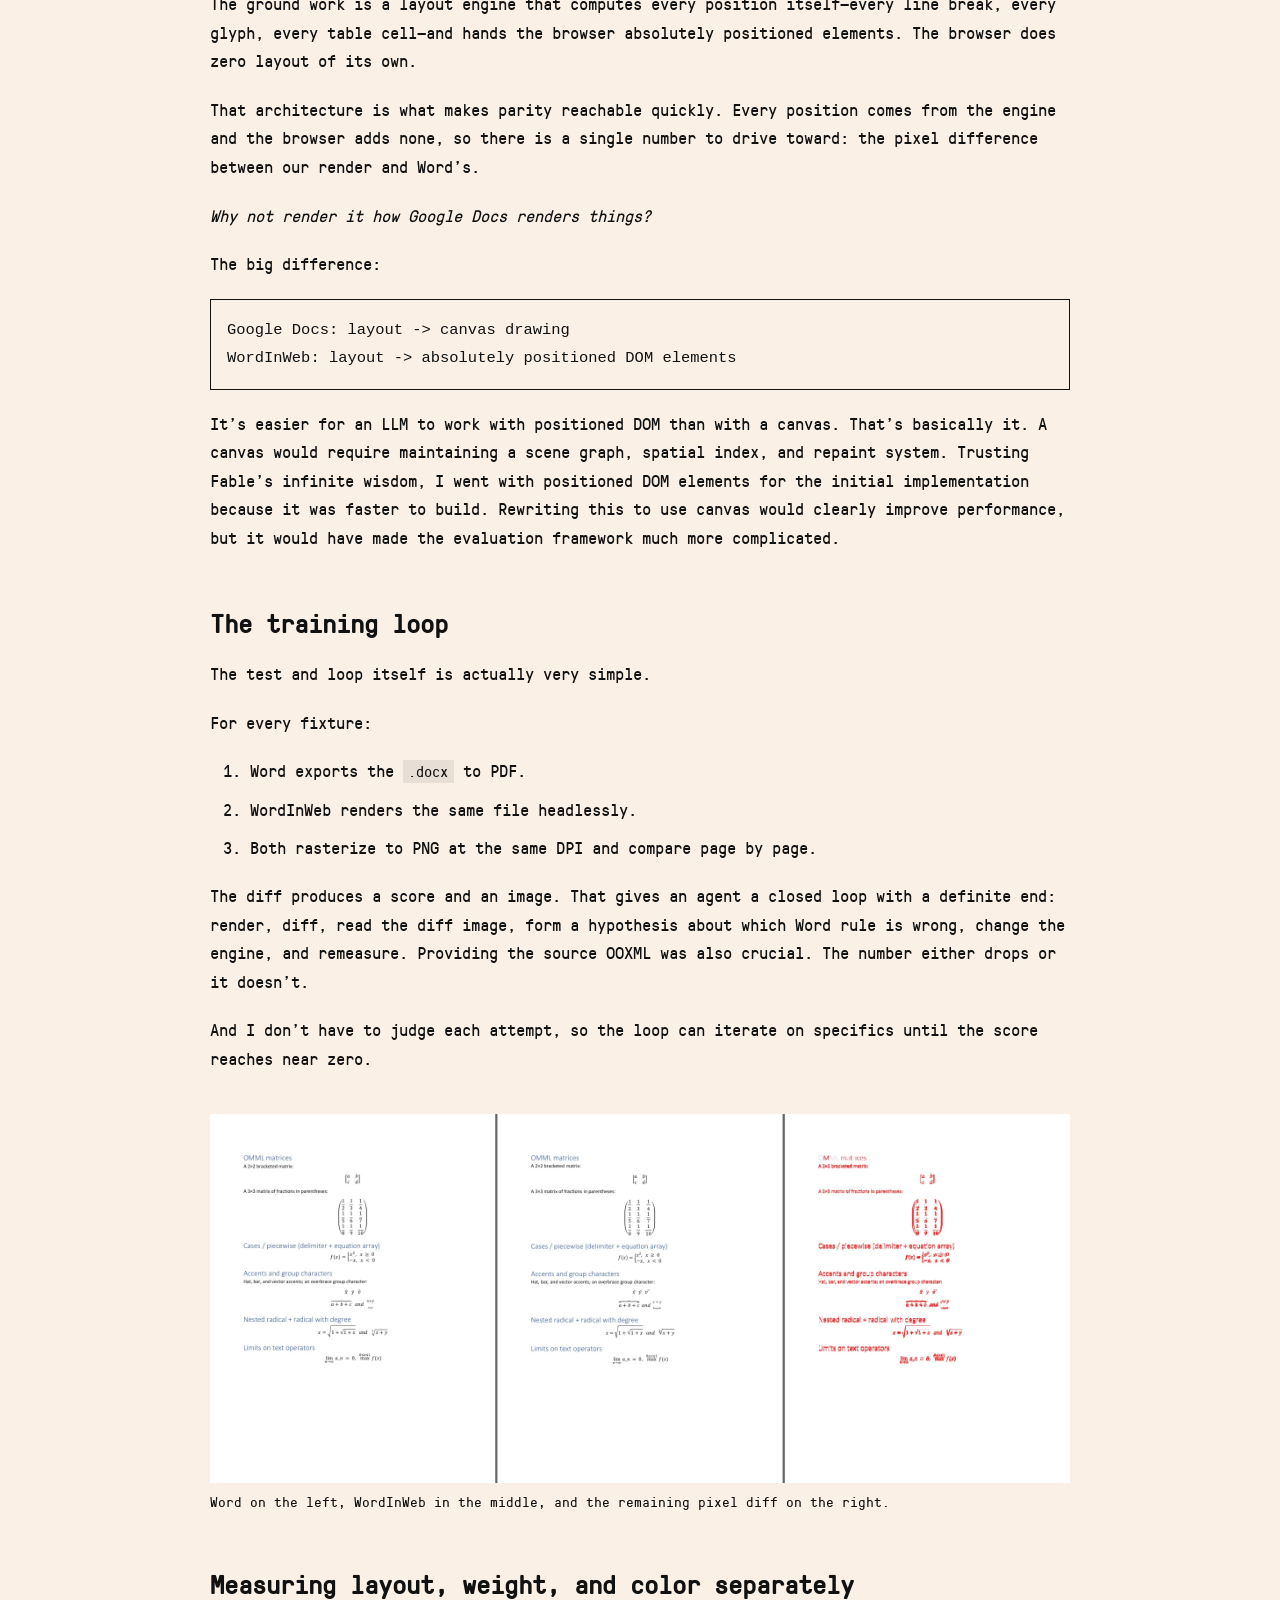
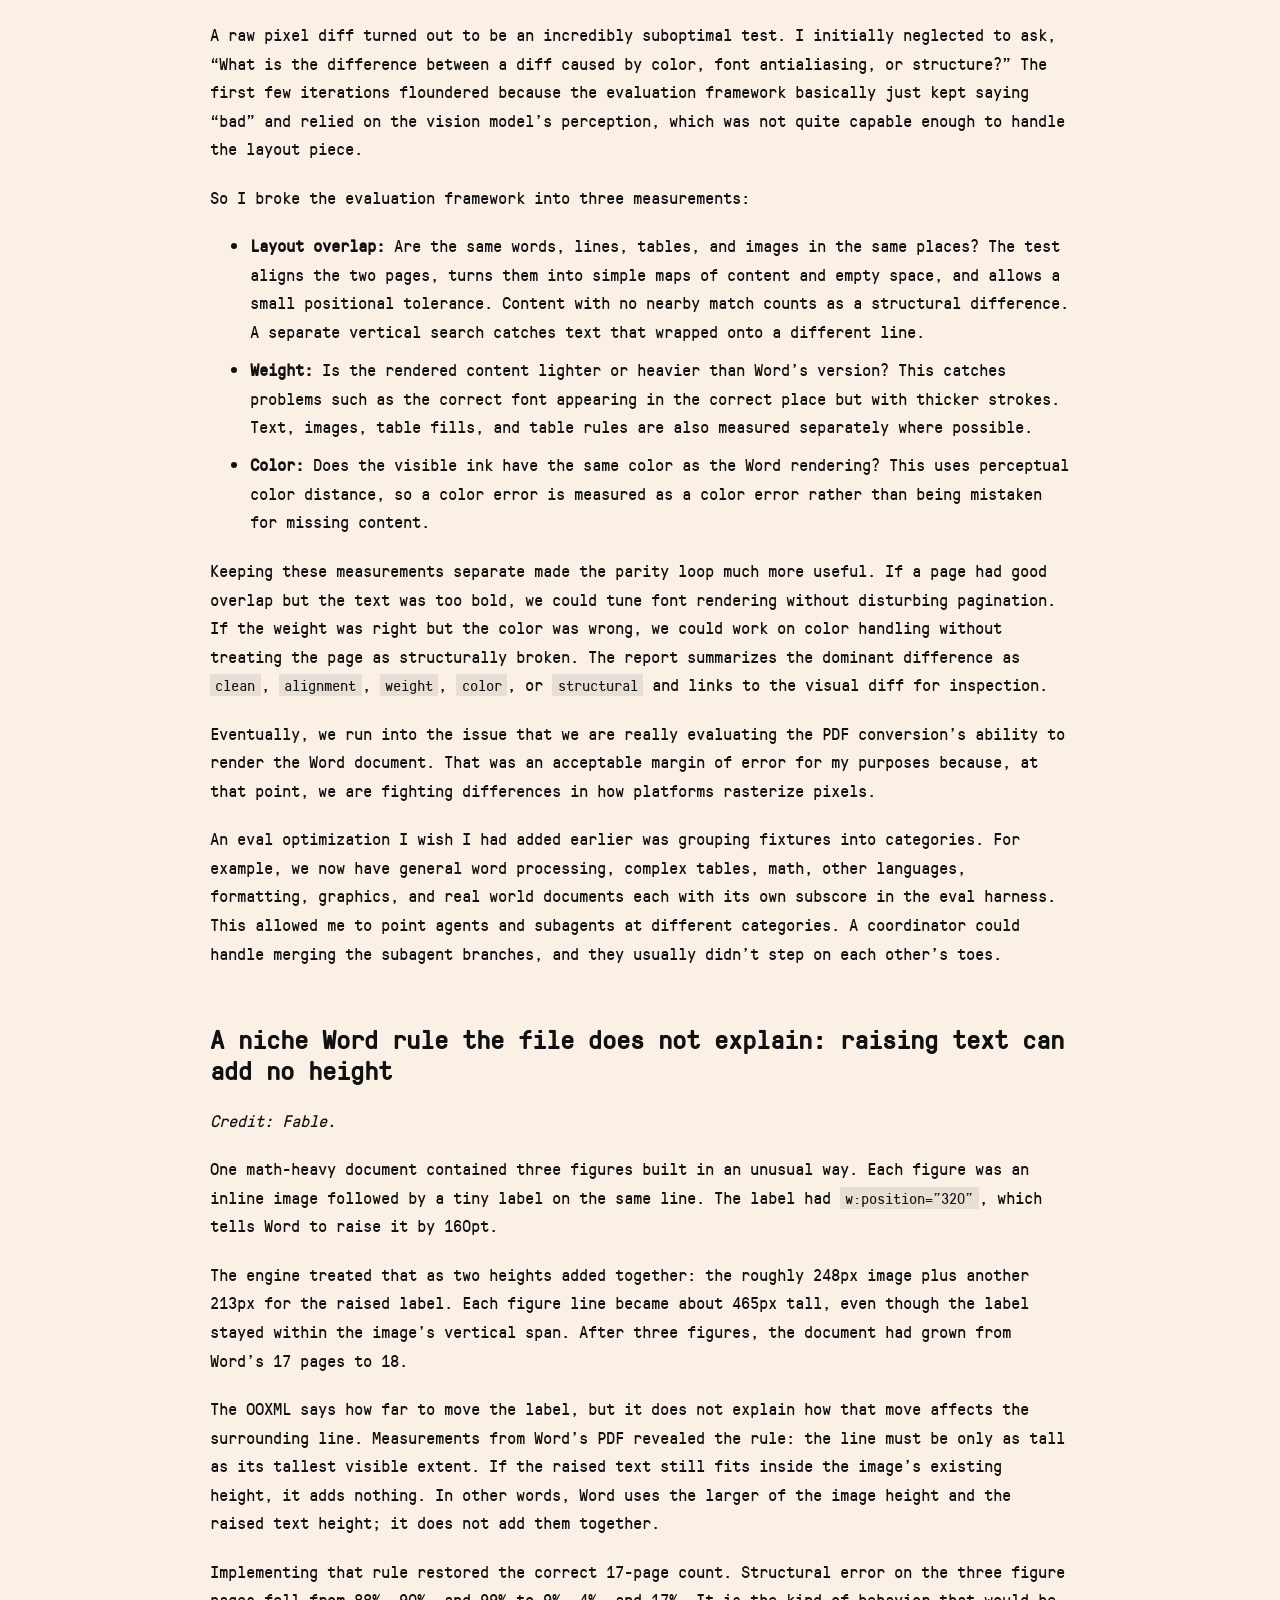
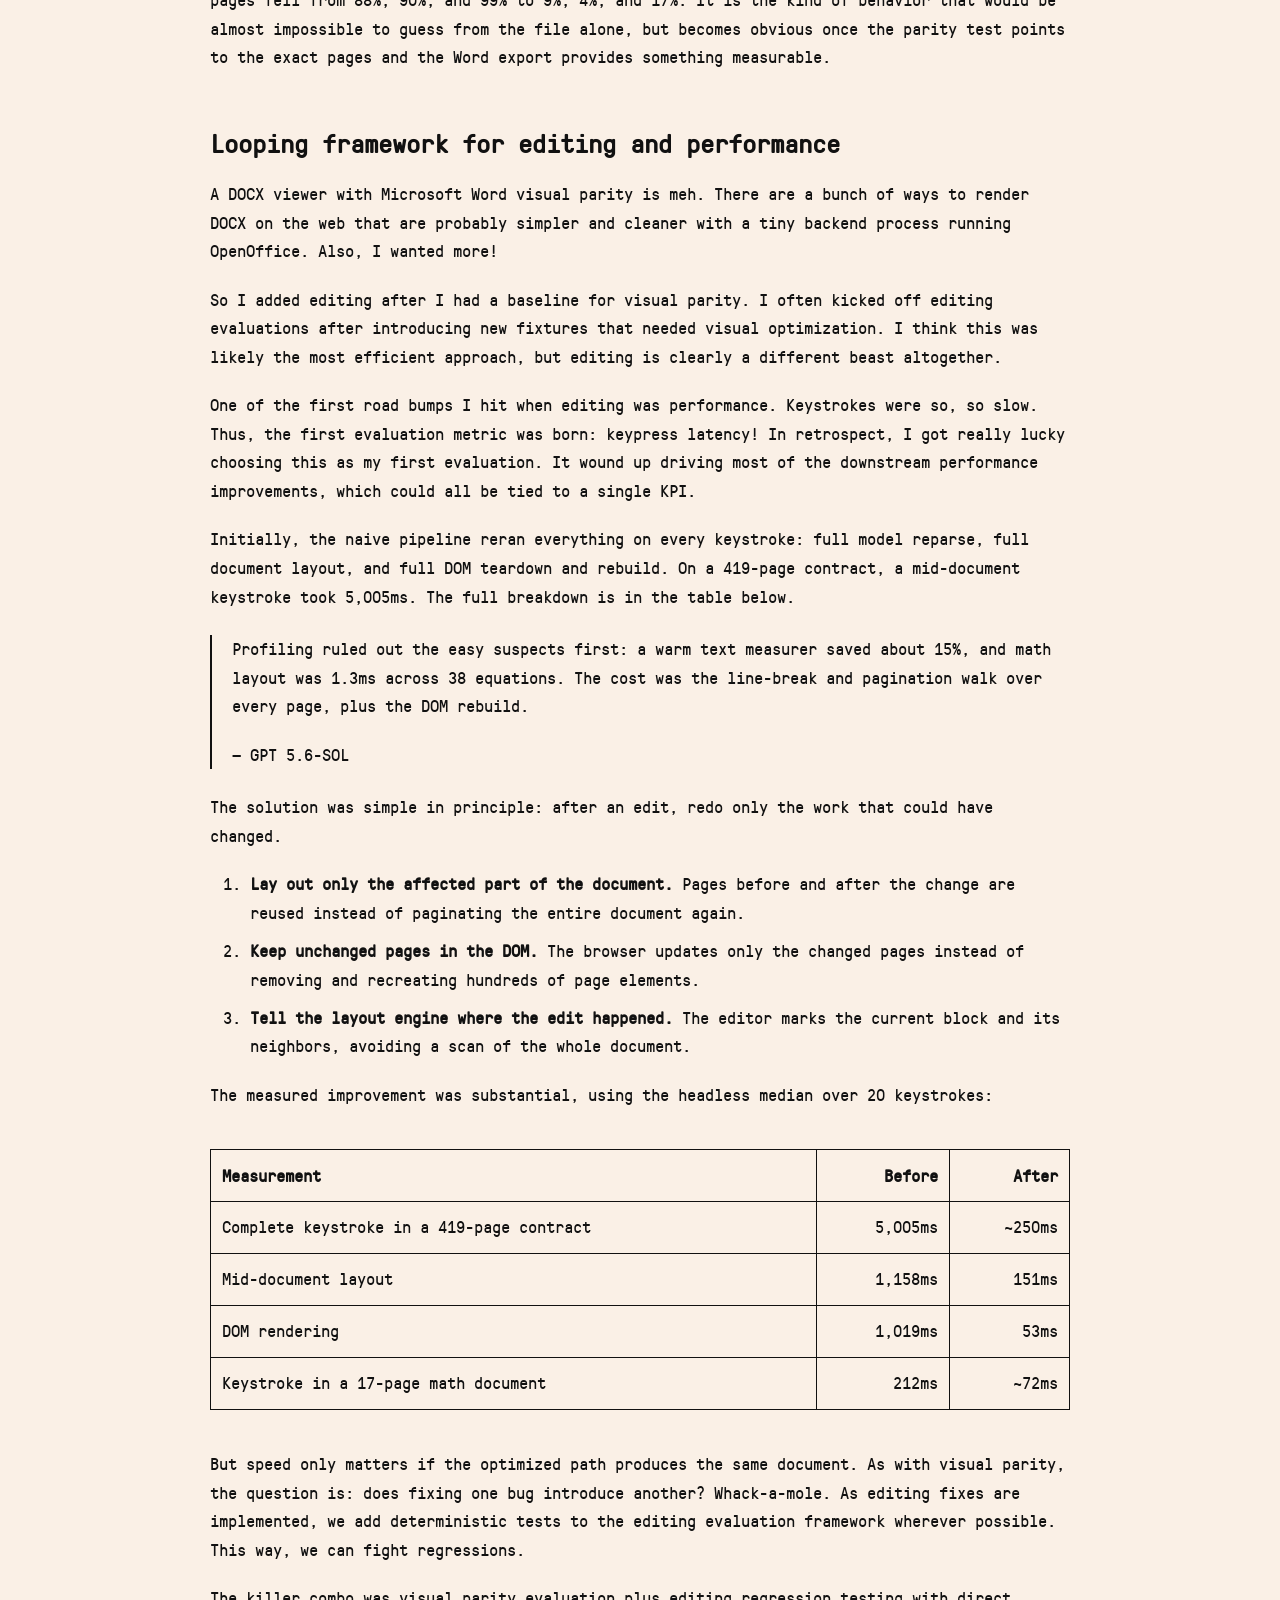
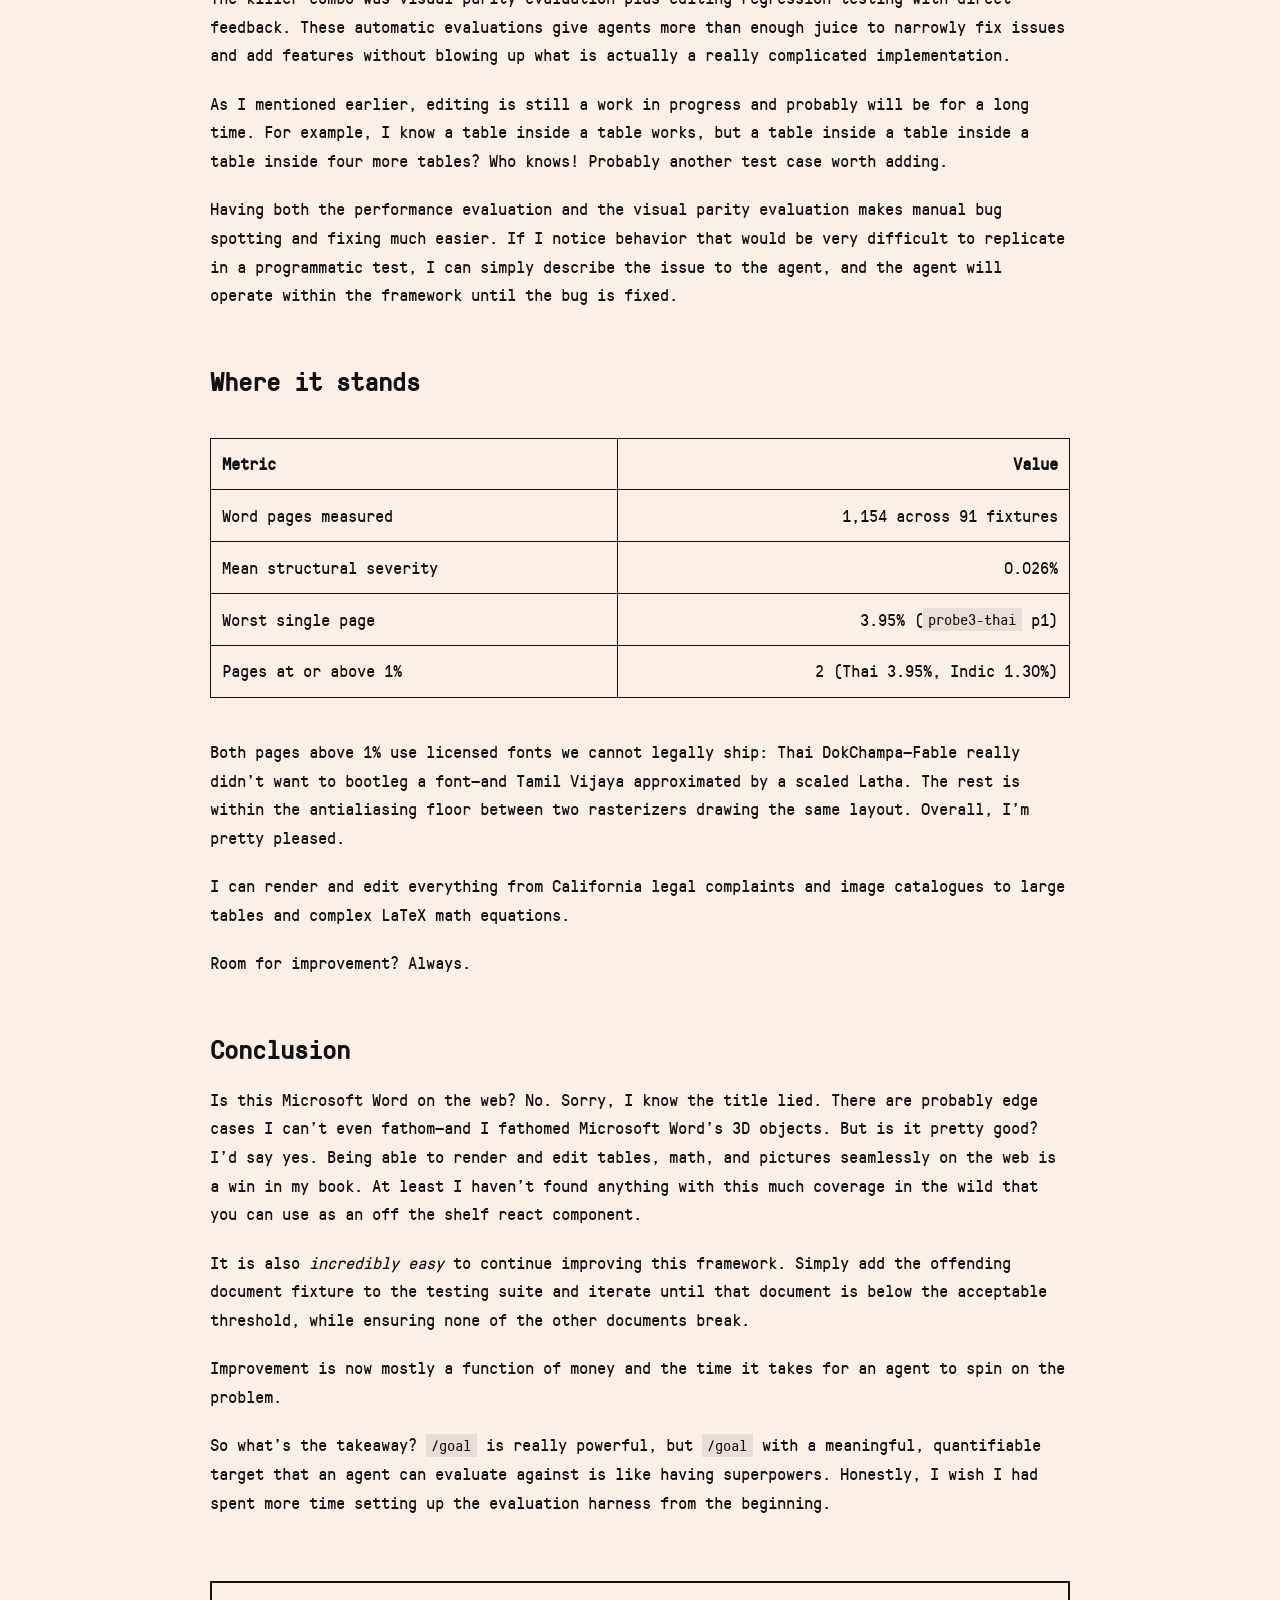
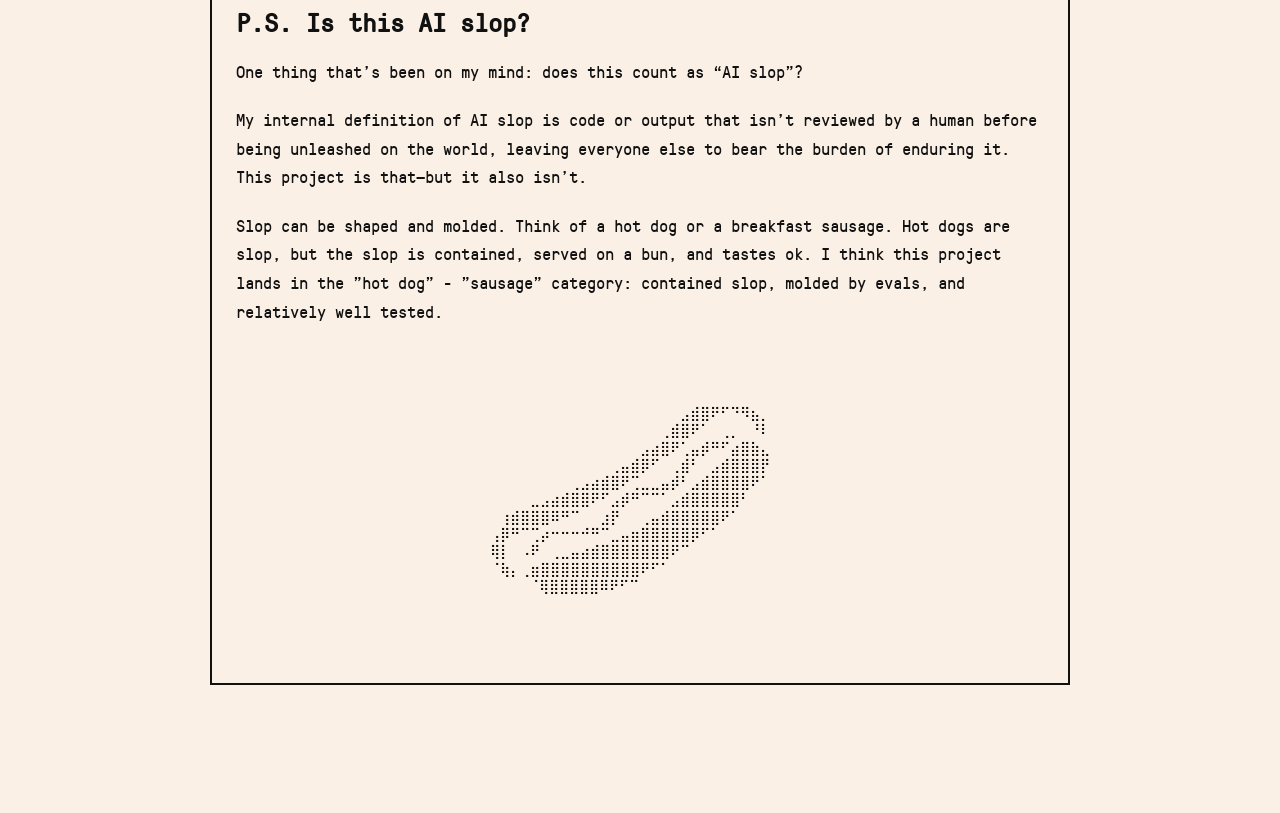
==== commit f1b8c1c4: "copy" ====
--- a/blog/index.html
+++ b/blog/index.html
@@ -4,7 +4,7 @@
     <meta charset="utf-8">
     <meta name="viewport" content="width=device-width, initial-scale=1">
     <meta name="description" content="How WordInWeb uses visual parity tests and editing benchmarks to approach Microsoft Word rendering in the browser.">
-    <title>How WordInWeb reaches near Microsoft Word parity</title>
+    <title>Building MS Word in a Web Browser</title>
  
     <link rel="stylesheet" href="../index.css">
 </head>
@@ -12,16 +12,17 @@
     <main class="article-shell">
         <article>
             <header class="article-header">
-                <h1>Building MS Word in a Browser</h1>
+                <h1>Building MS Word in a Web Browser</h1>
                 <p>July 15, 2026</p>
-                <p class="subtitle">The Value of Good Evals</p>
                 <div class="article-actions">
                     <a class="demo-button" href="https://wordinweb-parity.callerinfo.workers.dev/">Check out the demo</a>
                     <a href="https://github.com/theRealestAEP/wordinweb">View the repo</a>
                 </div>
             </header>
 
-            <p>WordinWeb renders <code>.docx</code> files in the browser and edits them with near Microsoft Word parity.</p>
+            <p>WordInWeb renders <code>.docx</code> files in the browser and edits them with near Microsoft Word parity.</p>
+
+            <p>It also ships as an off the shelf React component: <code>npm install wordinweb</code>, drop <code>&lt;\DocxView /&gt;</code> on a page, and boom, DOCX files in your app. Flip the <code>editable</code> flag and now it&rsquo;s an editor. That&rsquo;s the whole pitch.</p>
 
             <p>This was inspired by the now-unavailable Eigenpal because I could not find a lightweight package that let me view/edit DOCX files on the web with even a smidge of parity with how they would look in Word. I was also curious about its approach: throwing the OOXML standards at Codex and letting that spin.</p>
 
@@ -30,7 +31,7 @@
 
             <p>But I had a different idea for approaching the problem.</p>
 
-            <p>My hypothesis: we can get near Microsoft Word parity if we create a reliable test framework that lets an agent implement an OOXML renderer, feed the renderer a DOCX, export the file as a PDF, rasterize it to a PNG, and compare the pixel diff. Boom: an easy, quantifiable comparison with the same source input and two measurable outputs. Then we can more or less let the agent make changes → evaluate → make changes → evaluate → succeed.</p>
+            <p>My hypothesis: we can get near Microsoft Word parity if we create a reliable test framework that lets an agent implement an OOXML renderer, feed the renderer a DOCX, export the file as a PDF, rasterize it to a PNG, and compare the pixel diff. Boom: an easy, quantifiable comparison with the same source input and two measurable outputs. Then we can more or less let the agent make changes -> evaluate -> make changes -> evaluate -> succeed.</p>
 
             <p>Just brute-force parity without collapsing quality as we go.</p>
 
@@ -43,18 +44,20 @@
 
             <p>For what it’s worth, I leaned primarily on Fable for planning and architecture, but GPT 5.6-SOL was the real workhorse here. I also didn’t run out of Codex usage :). Thanks, Sam!</p>
 
-            <h2>The layout engine</h2>
+            <h2>Project ground work</h2>
 
             <p><em>Just a quick note before we get into the juicy stuff. Credit: Fable.</em></p>
 
+            <p>The ground work is a layout engine that computes every position itself—every line break, every glyph, every table cell—and hands the browser absolutely positioned elements. The browser does zero layout of its own.</p>
+
             <p>That architecture is what makes parity reachable quickly. Every position comes from the engine and the browser adds none, so there is a single number to drive toward: the pixel difference between our render and Word’s.</p>
 
             <p><em>Why not render it how Google Docs renders things?</em></p>
 
             <p>The big difference:</p>
 
-            <pre><code>Google Docs: layout → canvas drawing
-WordInWeb: layout → absolutely positioned DOM elements</code></pre>
+            <pre><code>Google Docs: layout -> canvas drawing
+WordInWeb: layout -> absolutely positioned DOM elements</code></pre>
 
             <p>It’s easier for an LLM to work with positioned DOM than with a canvas. That’s basically it. A canvas would require maintaining a scene graph, spatial index, and repaint system. Trusting Fable’s infinite wisdom, I went with positioned DOM elements for the initial implementation because it was faster to build. Rewriting this to use canvas would clearly improve performance, but it would have made the evaluation framework much more complicated.</p>
 
@@ -72,7 +75,7 @@
 
             <p>The diff produces a score and an image. That gives an agent a closed loop with a definite end: render, diff, read the diff image, form a hypothesis about which Word rule is wrong, change the engine, and remeasure. Providing the source OOXML was also crucial. The number either drops or it doesn’t.</p>
 
-            <p>No human has to judge each attempt, so the loop can iterate on specifics until the score reaches near zero.</p>
+            <p>And I don't have to judge each attempt, so the loop can iterate on specifics until the score reaches near zero.</p>
 
             <figure class="article-figure">
                 <img src="../public/blog/math-parity.webp" alt="A three-panel comparison of a Word math document, the WordInWeb render, and the highlighted pixel difference." width="1960" height="842" loading="lazy">
@@ -117,7 +120,7 @@
 
             <p>One of the first road bumps I hit when editing was performance. Keystrokes were so, so slow. Thus, the first evaluation metric was born: keypress latency! In retrospect, I got really lucky choosing this as my first evaluation. It wound up driving most of the downstream performance improvements, which could all be tied to a single KPI.</p>
 
-            <p>Initially, the naive pipeline reran everything on every keystroke: full model reparse, full document layout, and full DOM teardown and rebuild. On a 419-page contract, a mid-document keystroke took 5,005ms: 1,587ms for layout and 2,276ms for rendering.</p>
+            <p>Initially, the naive pipeline reran everything on every keystroke: full model reparse, full document layout, and full DOM teardown and rebuild. On a 419-page contract, a mid-document keystroke took 5,005ms. The full breakdown is in the table below.</p>
 
             <blockquote>
                 <p>Profiling ruled out the easy suspects first: a warm text measurer saved about 15%, and math layout was 1.3ms across 38 equations. The cost was the line-break and pagination walk over every page, plus the DOM rebuild.</p>
@@ -215,7 +218,7 @@
 
             <h2>Conclusion</h2>
 
-            <p>Is this Microsoft Word on the web? No. Sorry, I know the title lied. There are probably edge cases I can’t even fathom—and I fathomed Microsoft Word’s 3D objects. But is it pretty good? I’d say yes. Being able to render and edit tables, math, and pictures seamlessly on the web is a win in my book. At least I haven’t found anything with this much coverage in the wild.</p>
+            <p>Is this Microsoft Word on the web? No. Sorry, I know the title lied. There are probably edge cases I can’t even fathom—and I fathomed Microsoft Word’s 3D objects. But is it pretty good? I’d say yes. Being able to render and edit tables, math, and pictures seamlessly on the web is a win in my book. At least I haven’t found anything with this much coverage in the wild that you can use as an off the shelf react component.</p>
 
             <p>It is also <em>incredibly easy</em> to continue improving this framework. Simply add the offending document fixture to the testing suite and iterate until that document is below the acceptable threshold, while ensuring none of the other documents break.</p>
 
--- a/index.css
+++ b/index.css
@@ -199,6 +199,13 @@
 article code {
     font: inherit;
     font-size: 0.92em;
+    padding: 0.08em 0.35em;
+    background: rgba(17, 17, 17, 0.08);
+}
+
+article pre code {
+    padding: 0;
+    background: none;
 }
 
 article pre {
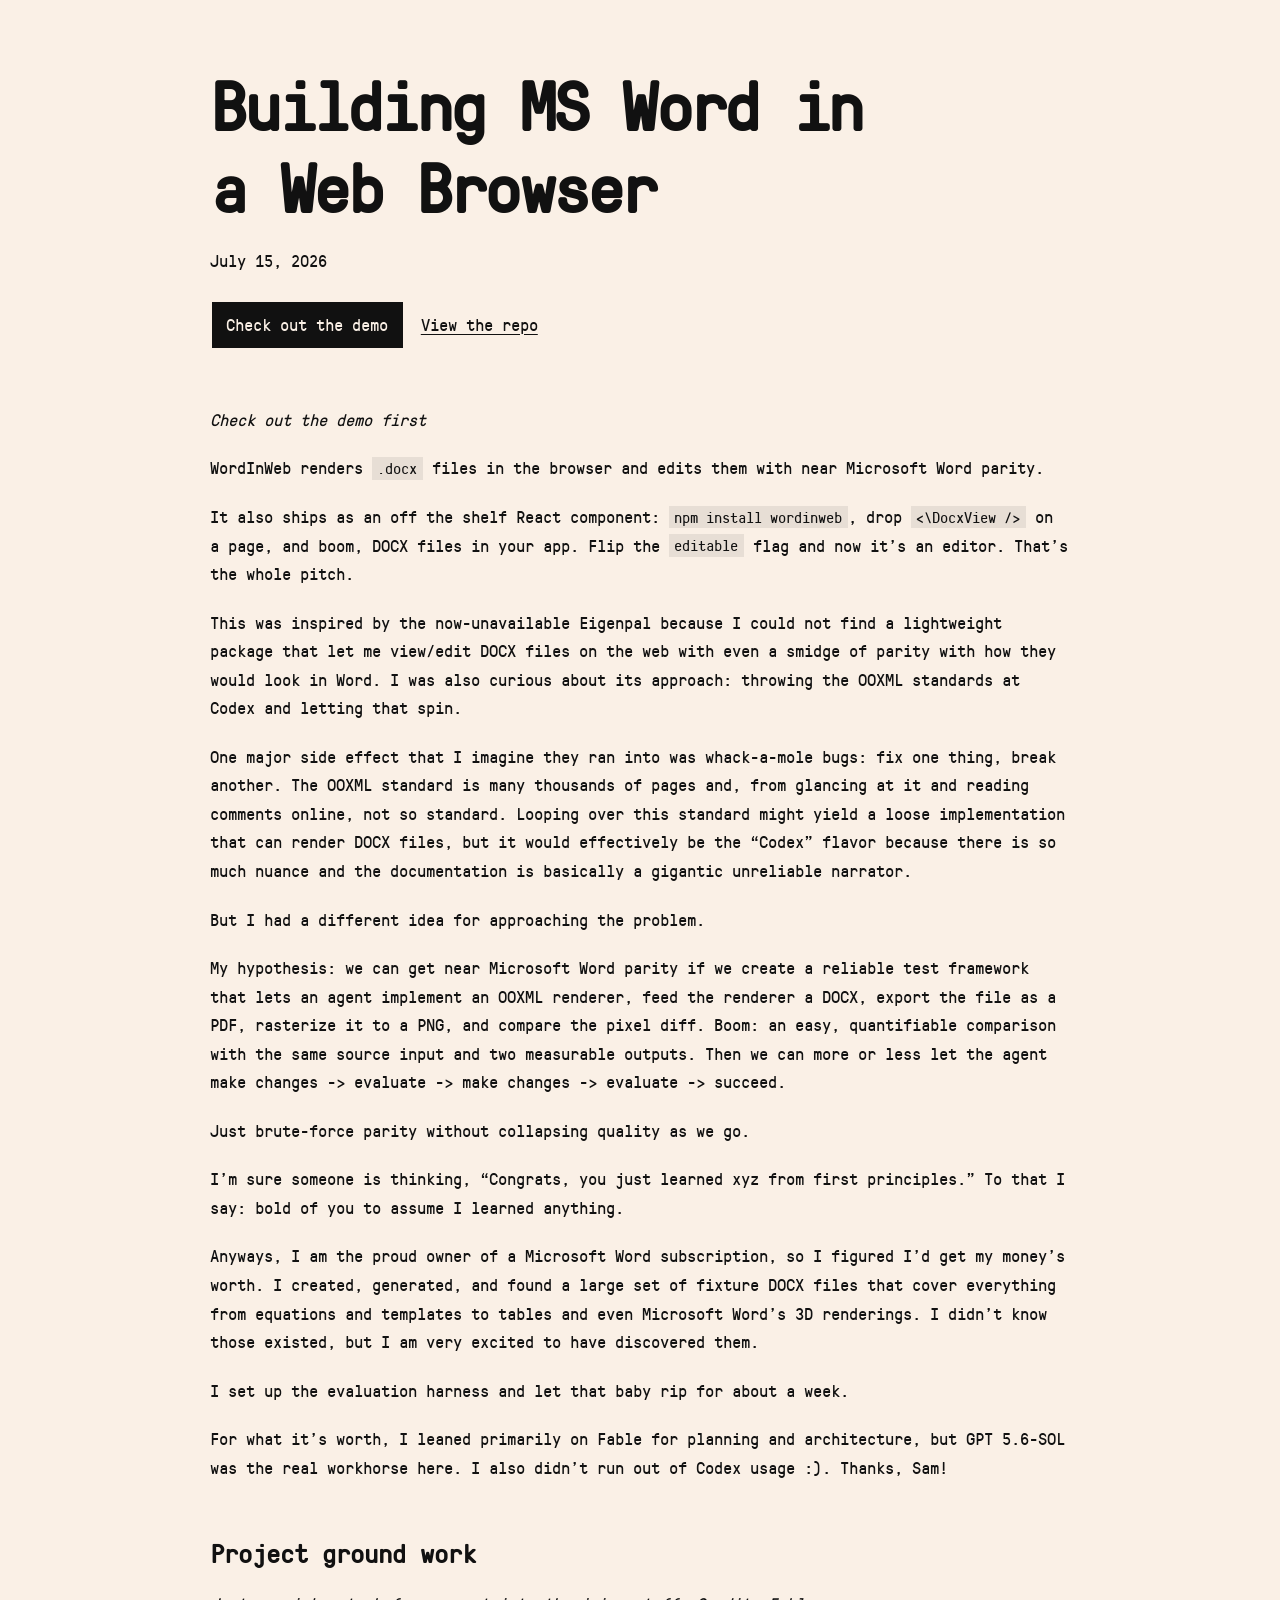
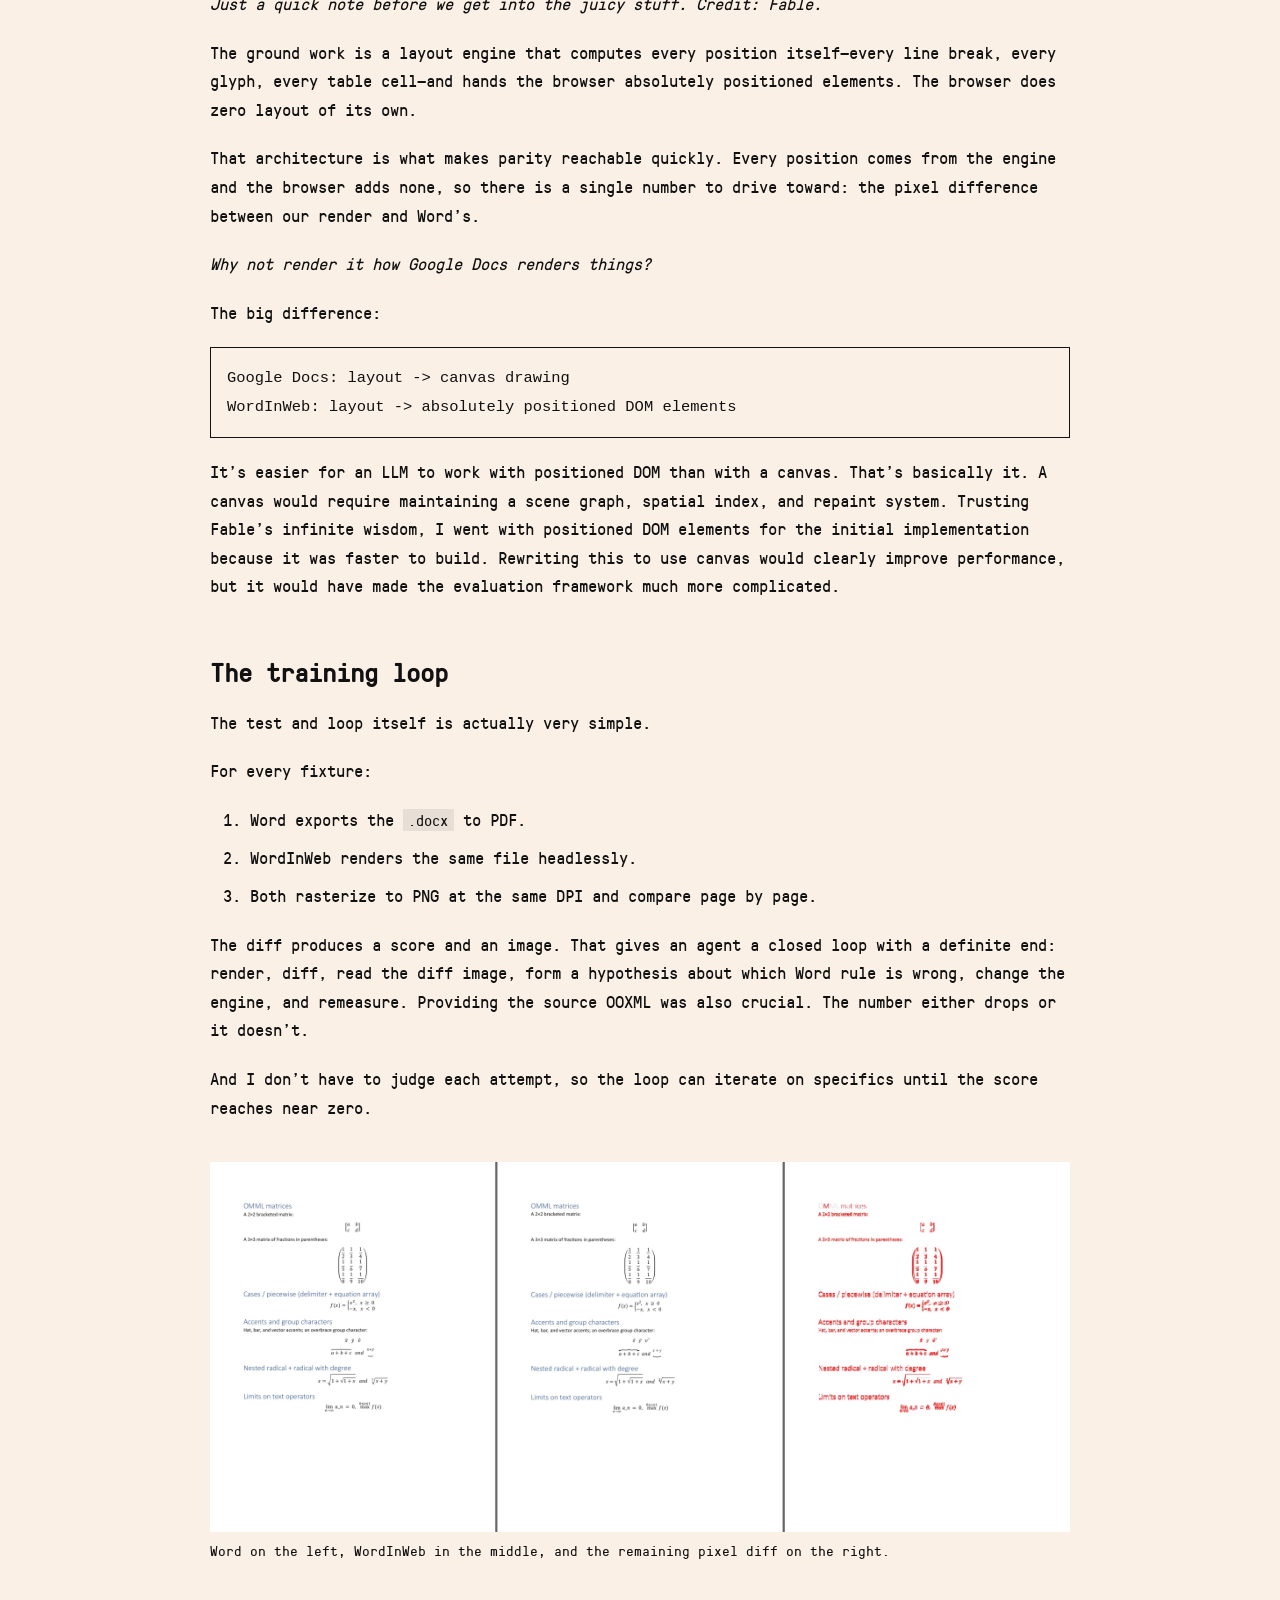
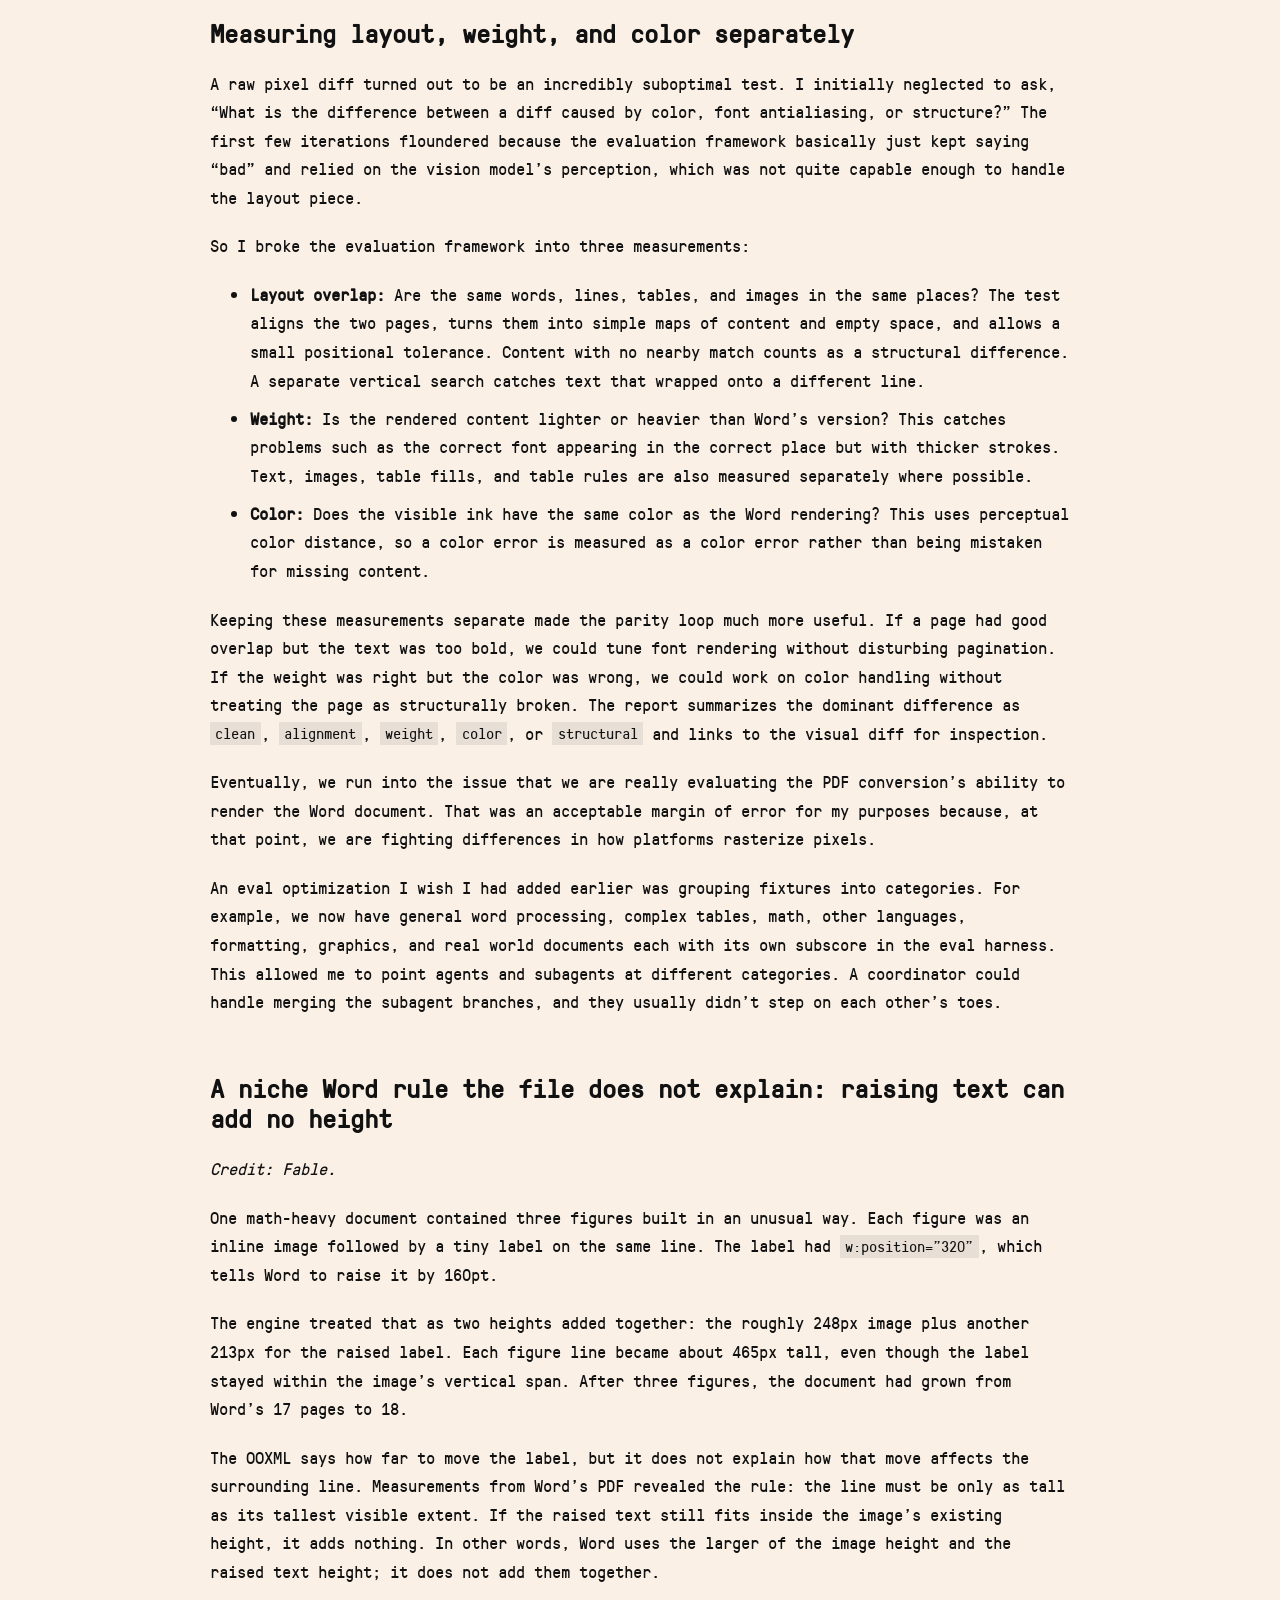
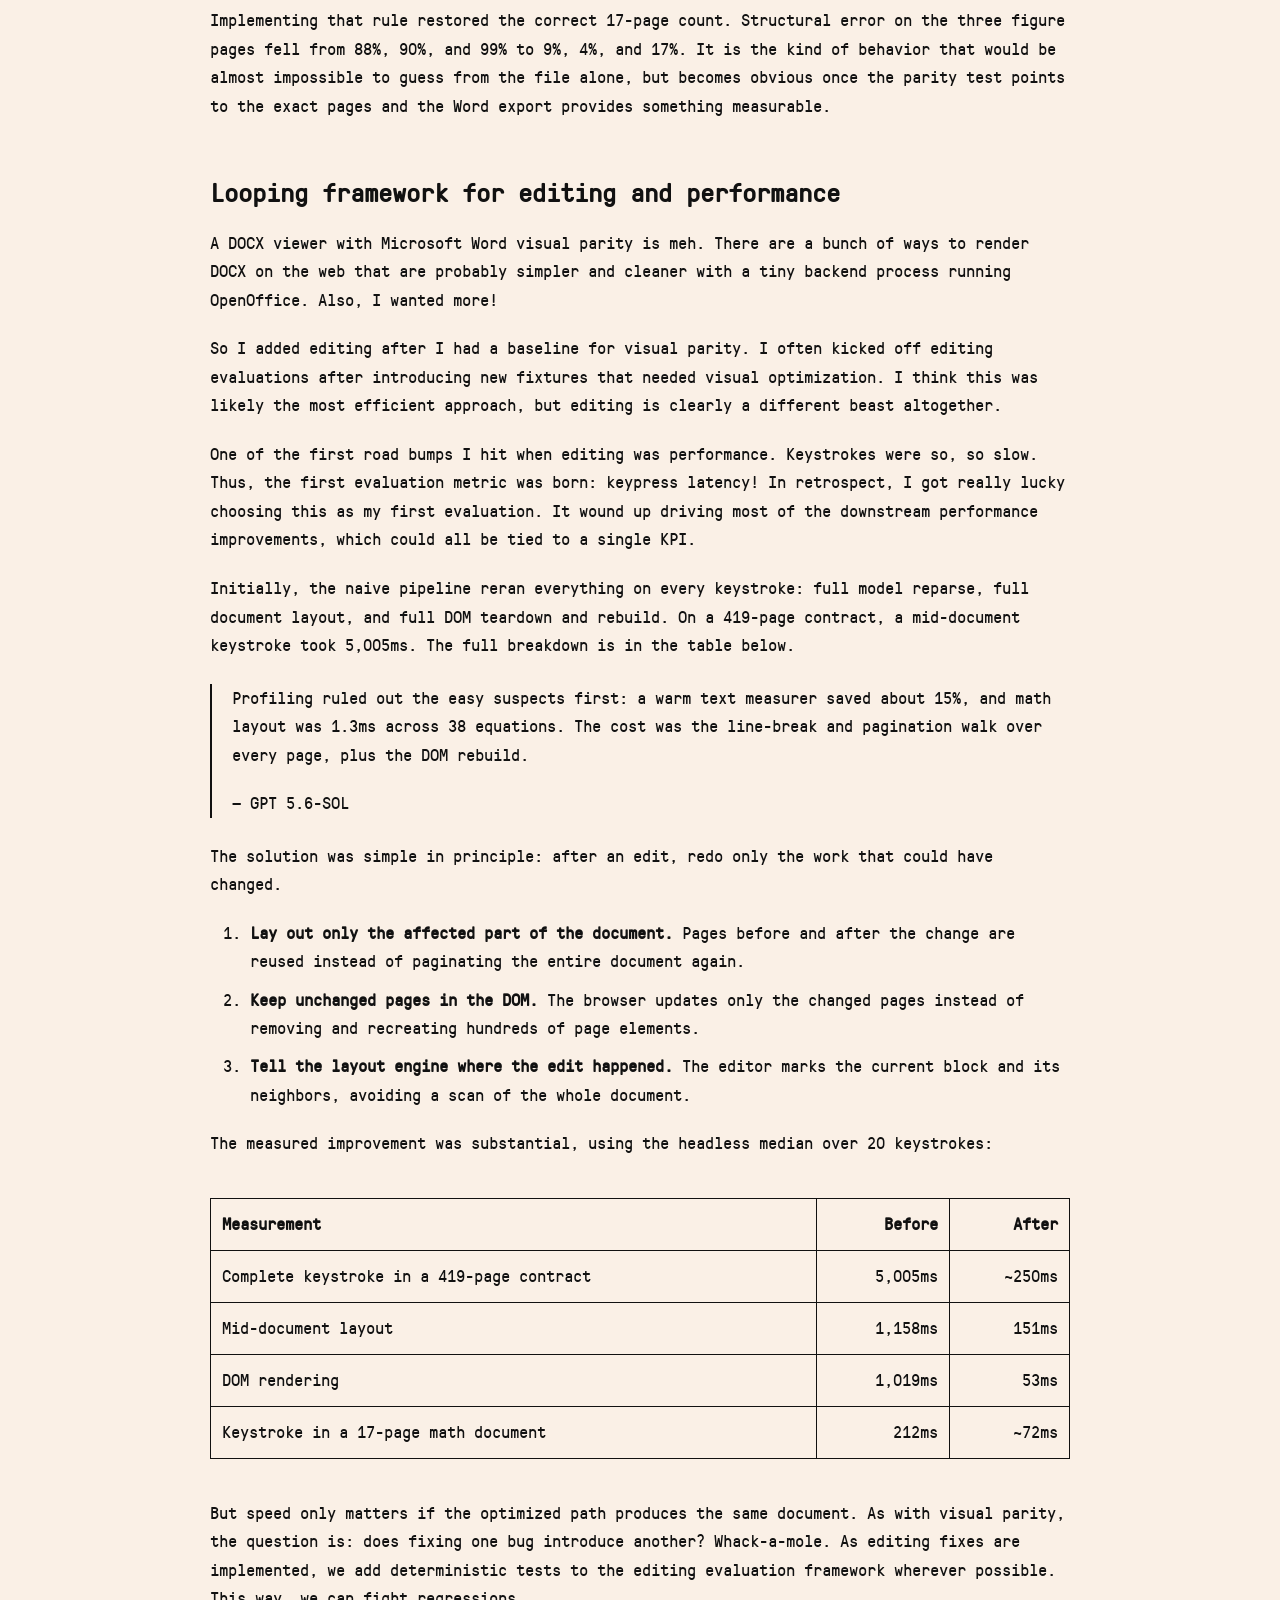
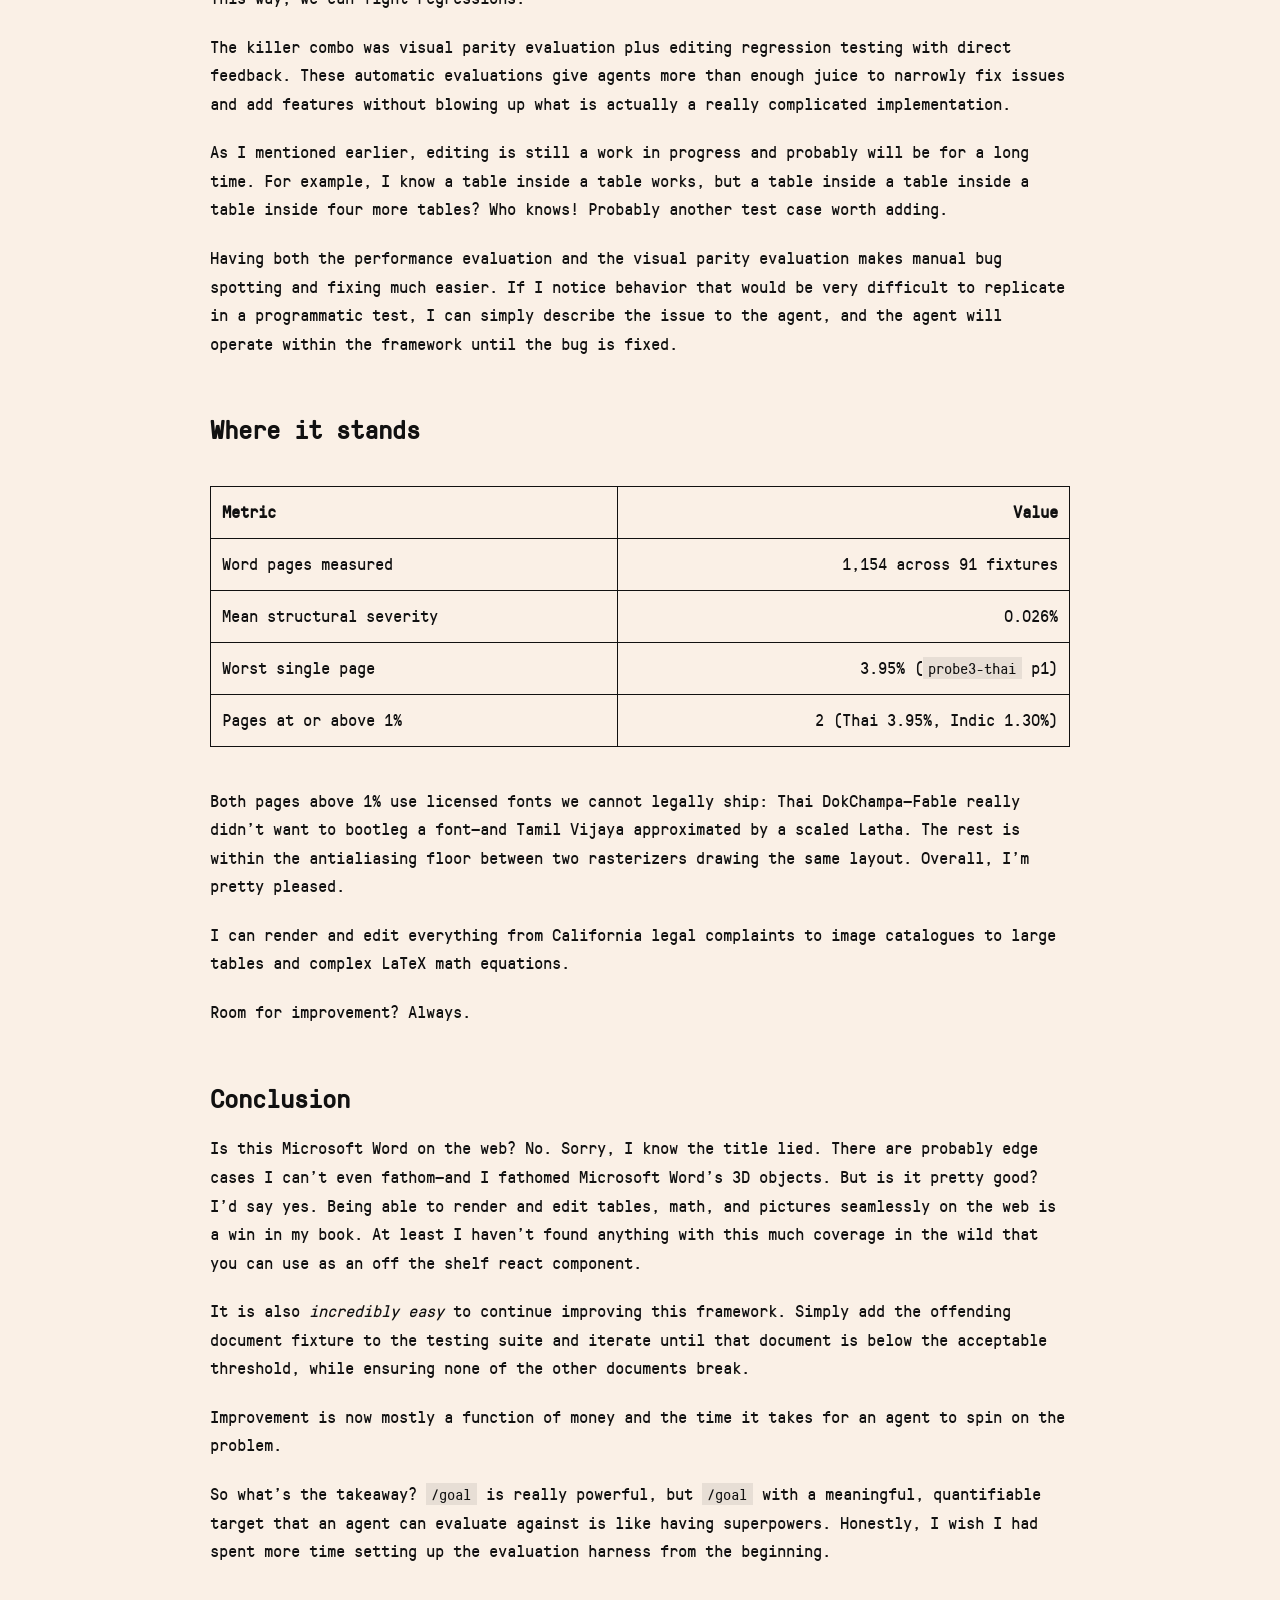
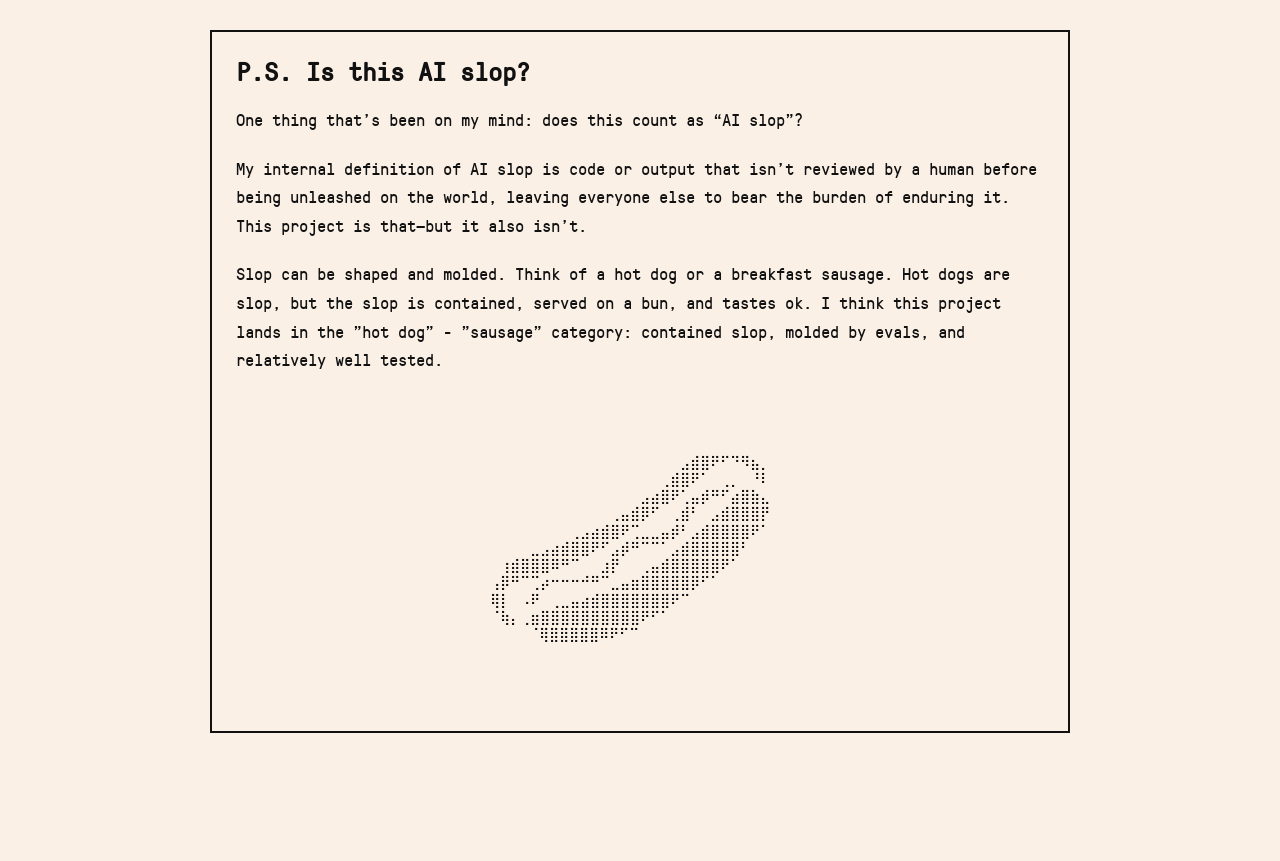
==== commit 01ae0f41: "copy" ====
--- a/blog/index.html
+++ b/blog/index.html
@@ -19,6 +19,7 @@
                     <a href="https://github.com/theRealestAEP/wordinweb">View the repo</a>
                 </div>
             </header>
+            <p><em>Check out the demo first</em></p>
 
             <p>WordInWeb renders <code>.docx</code> files in the browser and edits them with near Microsoft Word parity.</p>
 
@@ -212,7 +213,7 @@
 
             <p>Both pages above 1% use licensed fonts we cannot legally ship: Thai DokChampa—Fable really didn’t want to bootleg a font—and Tamil Vijaya approximated by a scaled Latha. The rest is within the antialiasing floor between two rasterizers drawing the same layout. Overall, I’m pretty pleased.</p>
 
-            <p>I can render and edit everything from California legal complaints and image catalogues to large tables and complex LaTeX math equations.</p>
+            <p>I can render and edit everything from California legal complaints to image catalogues to large tables and complex LaTeX math equations.</p>
 
             <p>Room for improvement? Always.</p>
 
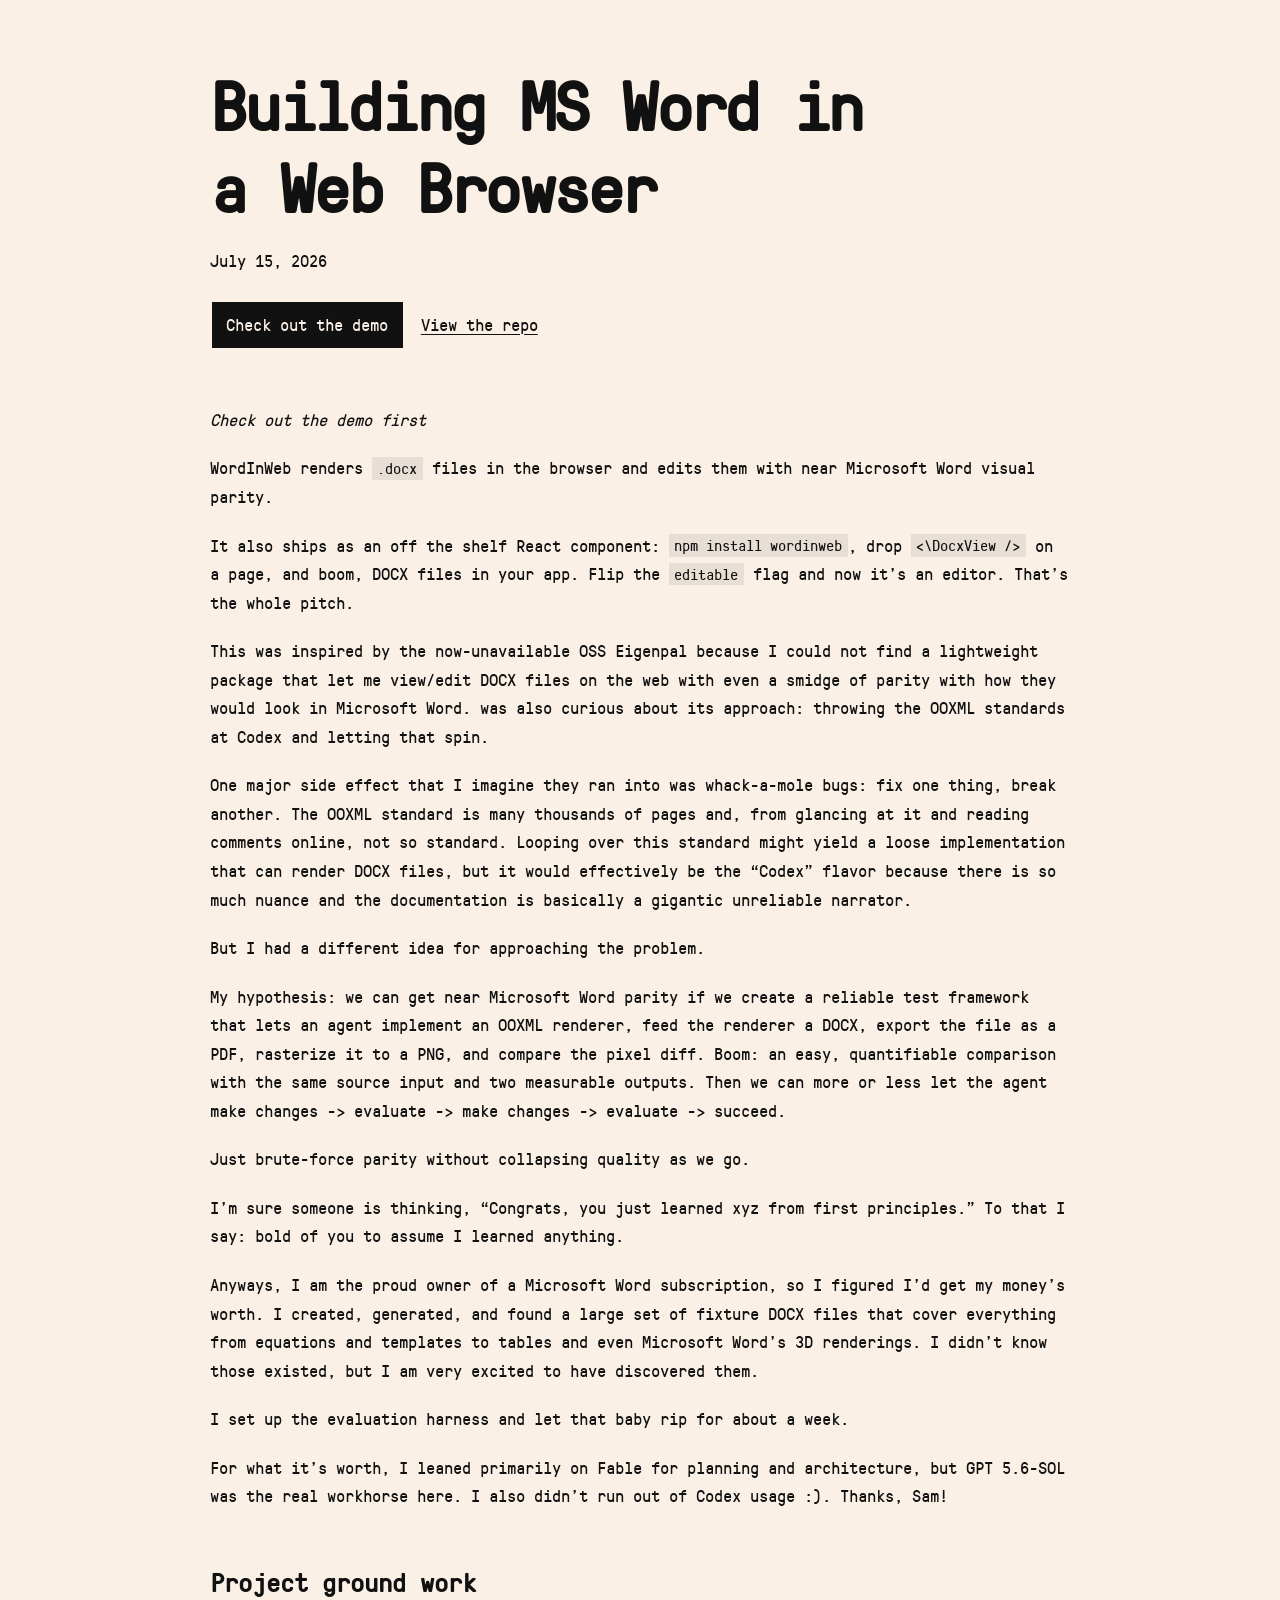
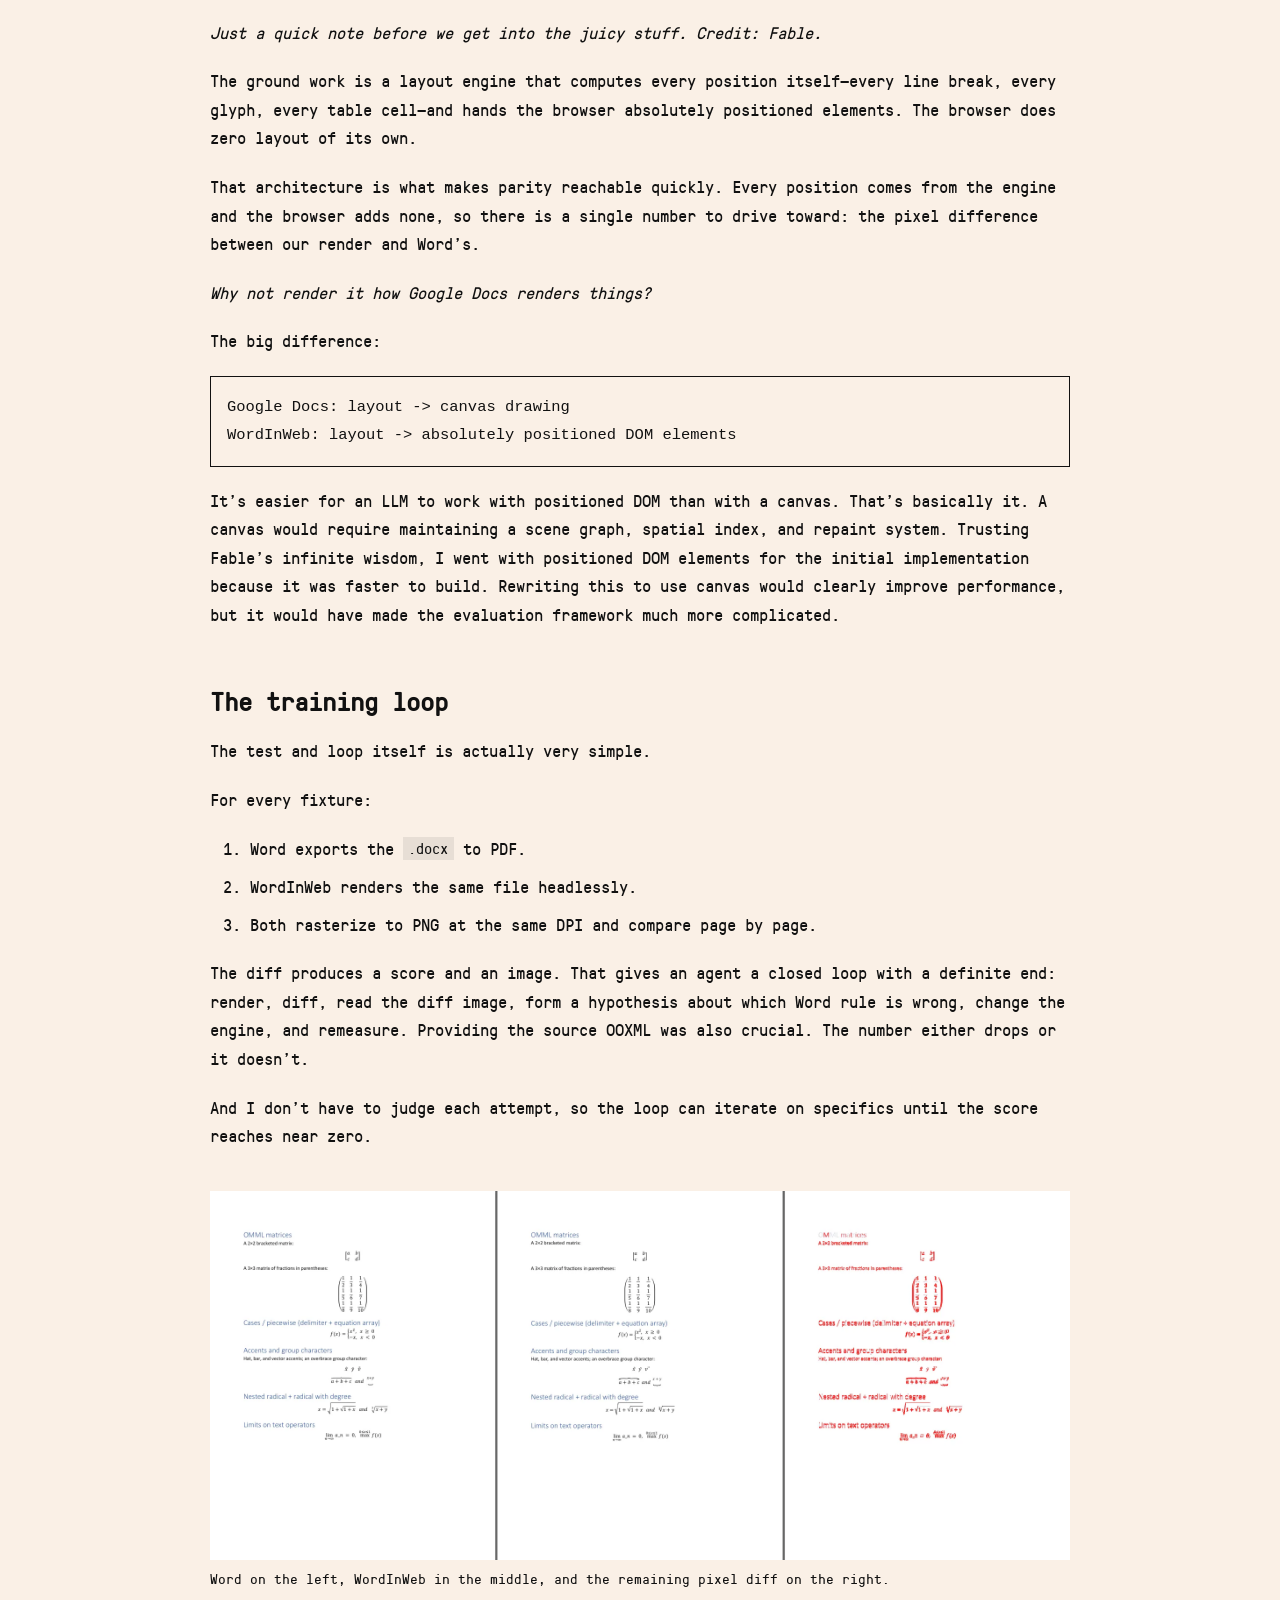
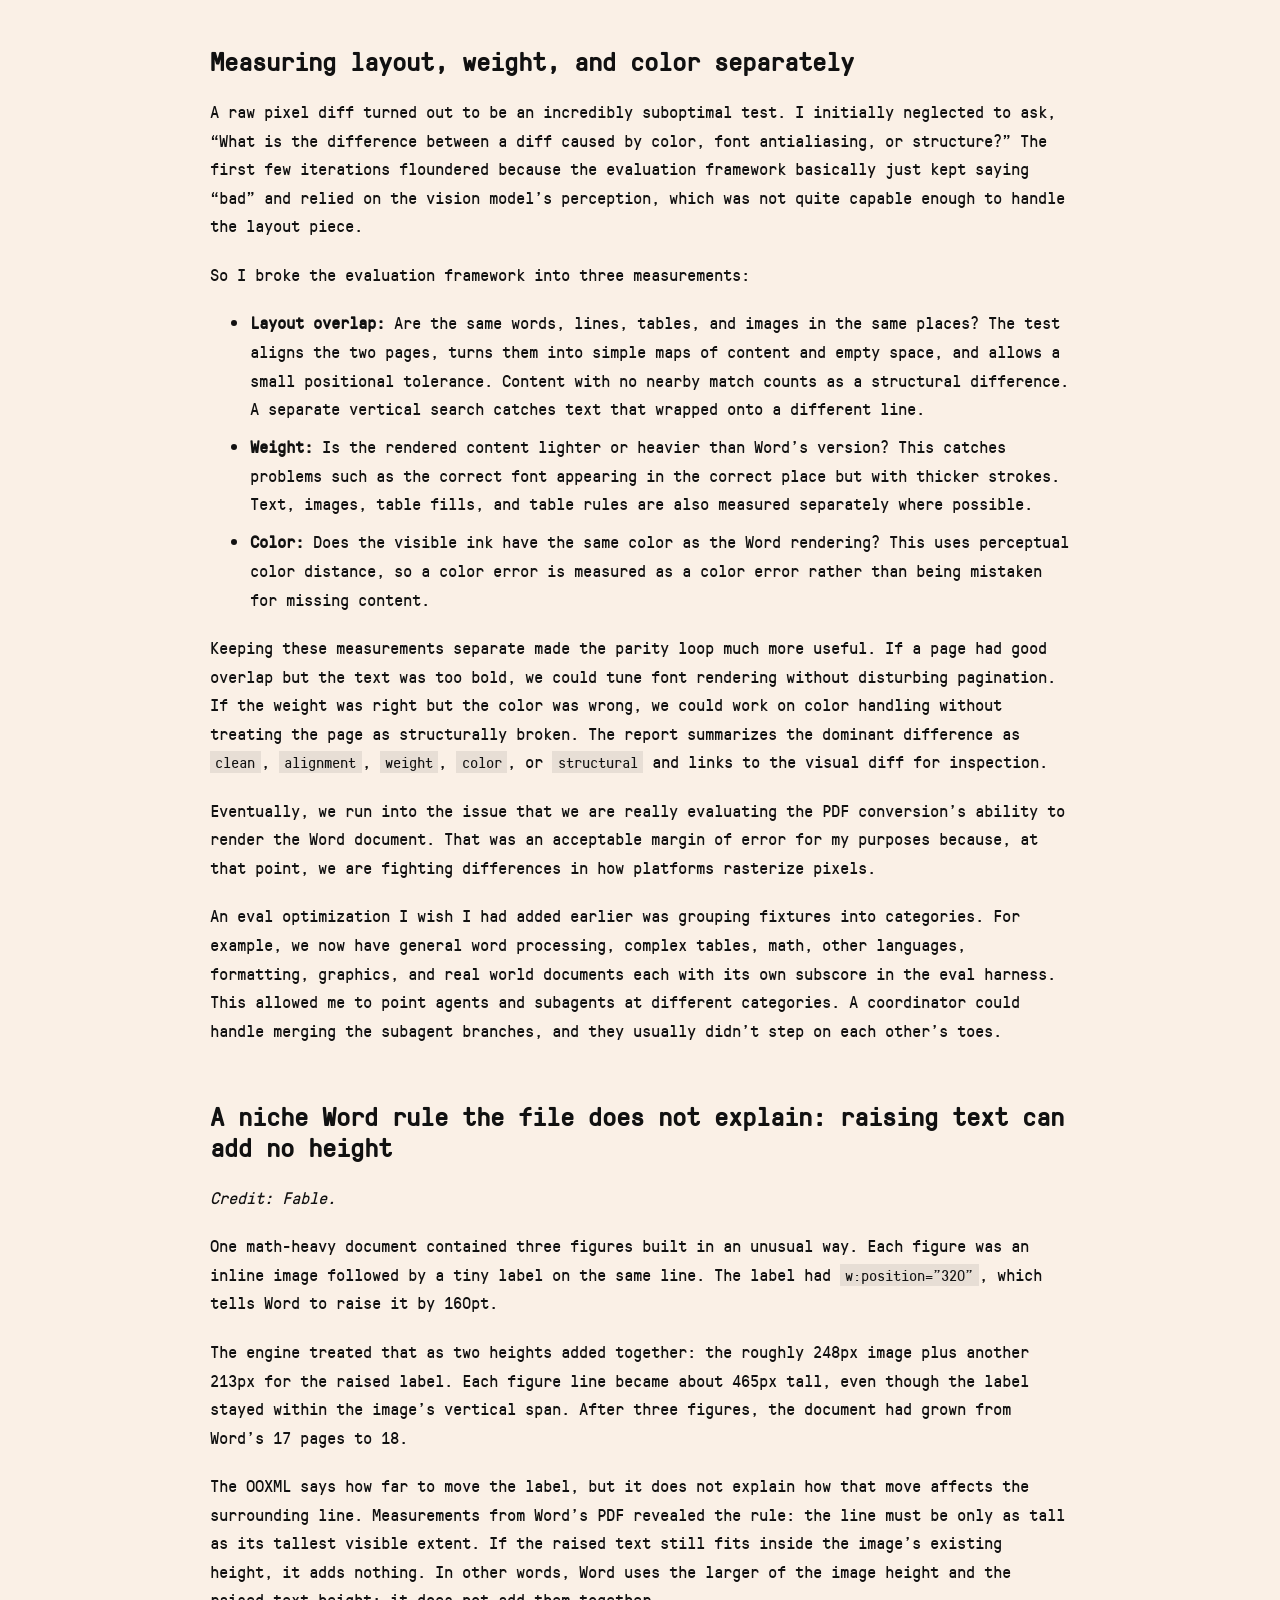
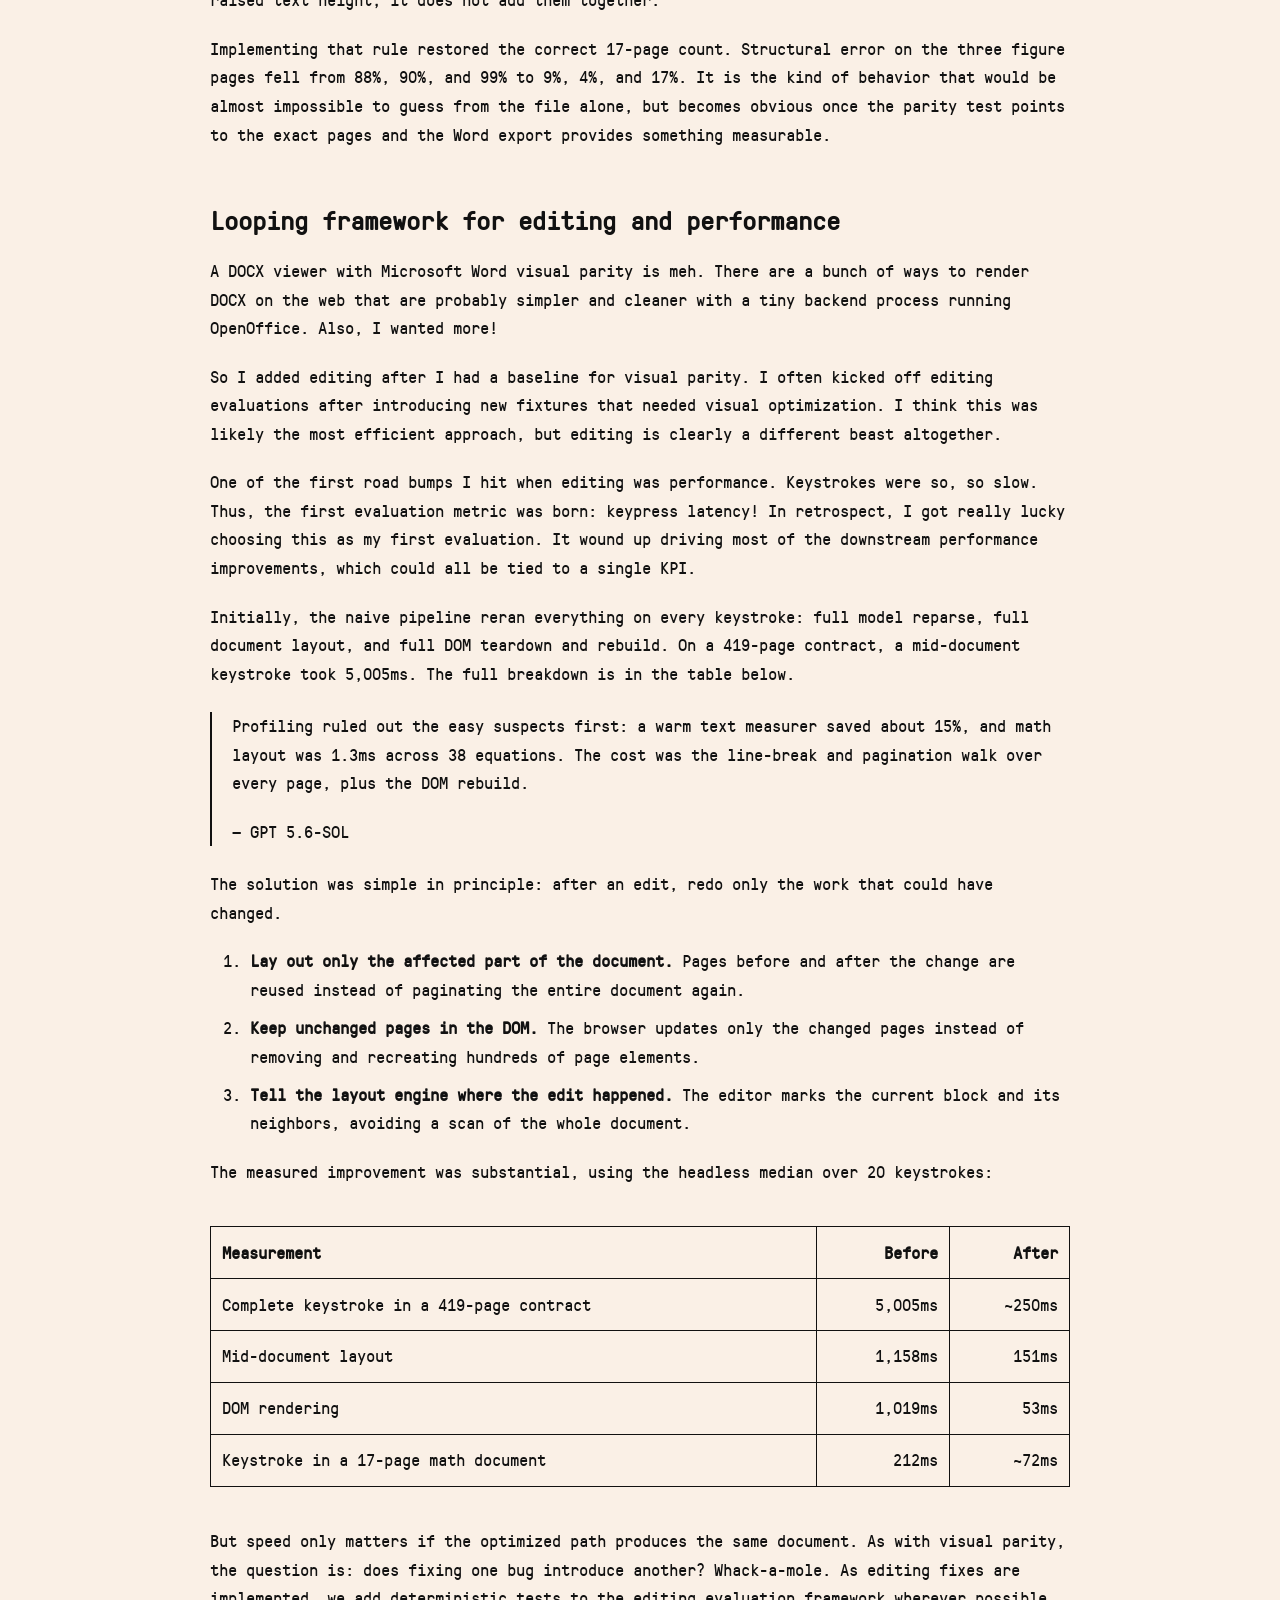
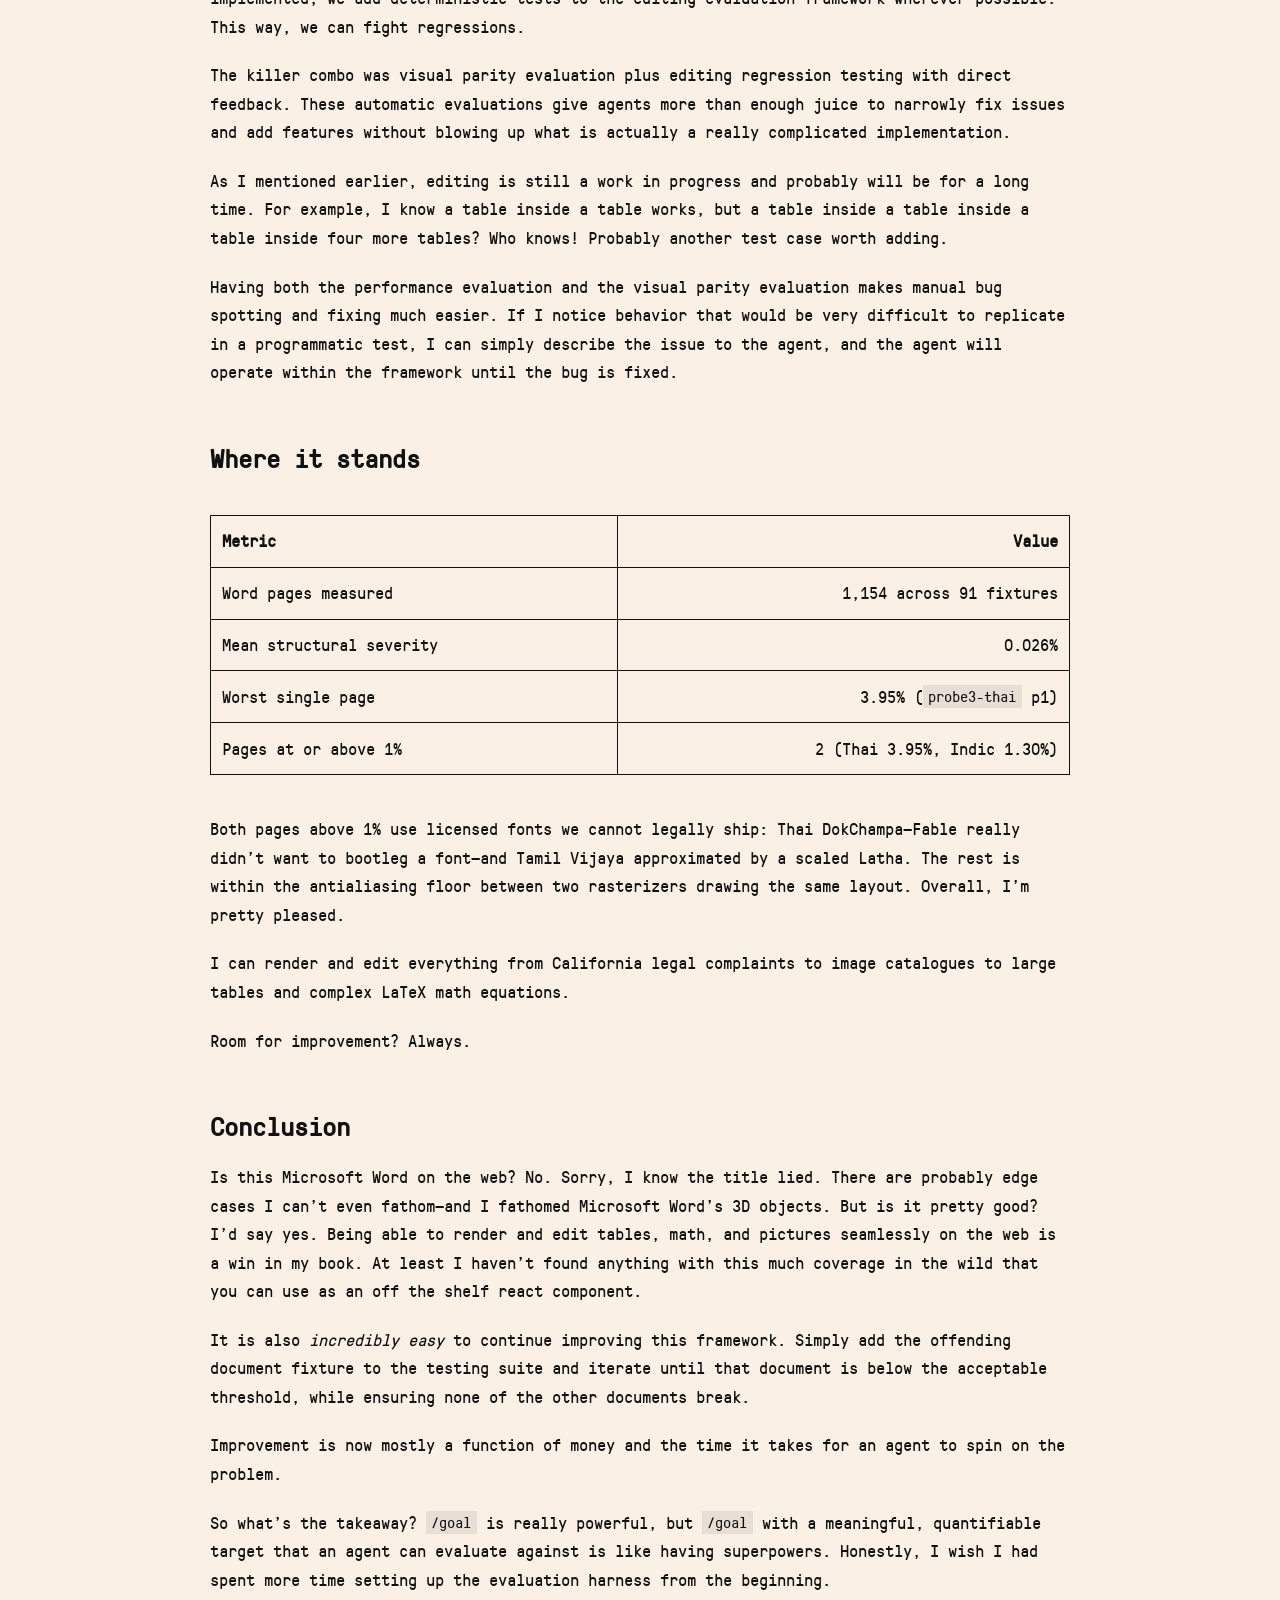
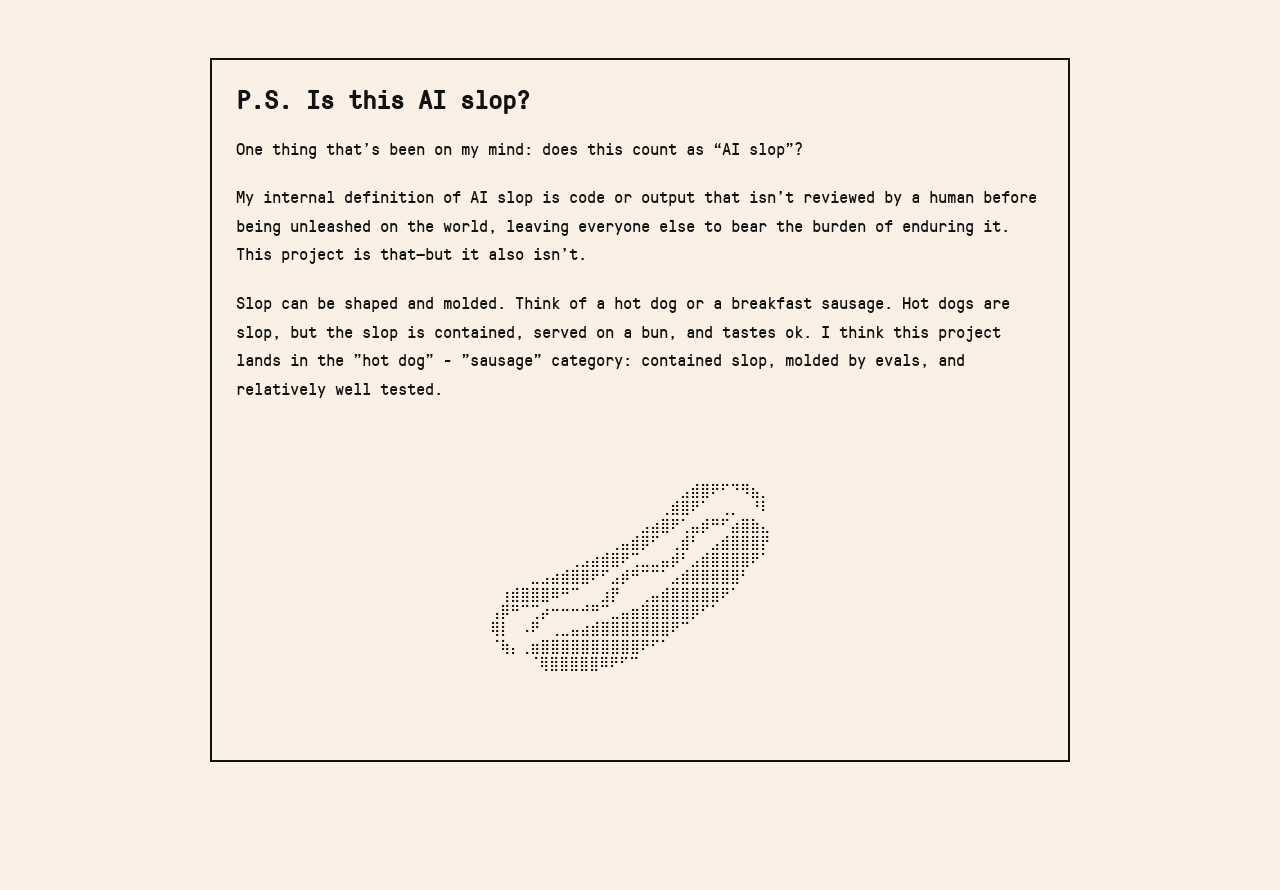
==== commit a7282ede: "copy" ====
--- a/blog/index.html
+++ b/blog/index.html
@@ -21,11 +21,11 @@
             </header>
             <p><em>Check out the demo first</em></p>
 
-            <p>WordInWeb renders <code>.docx</code> files in the browser and edits them with near Microsoft Word parity.</p>
+            <p>WordInWeb renders <code>.docx</code> files in the browser and edits them with near Microsoft Word visual parity.</p>
 
             <p>It also ships as an off the shelf React component: <code>npm install wordinweb</code>, drop <code>&lt;\DocxView /&gt;</code> on a page, and boom, DOCX files in your app. Flip the <code>editable</code> flag and now it&rsquo;s an editor. That&rsquo;s the whole pitch.</p>
 
-            <p>This was inspired by the now-unavailable Eigenpal because I could not find a lightweight package that let me view/edit DOCX files on the web with even a smidge of parity with how they would look in Word. I was also curious about its approach: throwing the OOXML standards at Codex and letting that spin.</p>
+            <p>This was inspired by the now-unavailable OSS Eigenpal because I could not find a lightweight package that let me view/edit DOCX files on the web with even a smidge of parity with how they would look in Microsoft Word. was also curious about its approach: throwing the OOXML standards at Codex and letting that spin.</p>
 
             <p>One major side effect that I imagine they ran into was whack-a-mole bugs: fix one thing, break another. The OOXML standard is many thousands of pages and, from glancing at it and reading comments online, not so standard. Looping over this standard might yield a loose implementation that can render DOCX files, but it would effectively be the “Codex” flavor because there is so much nuance and the documentation is basically a gigantic unreliable narrator.</p>
 
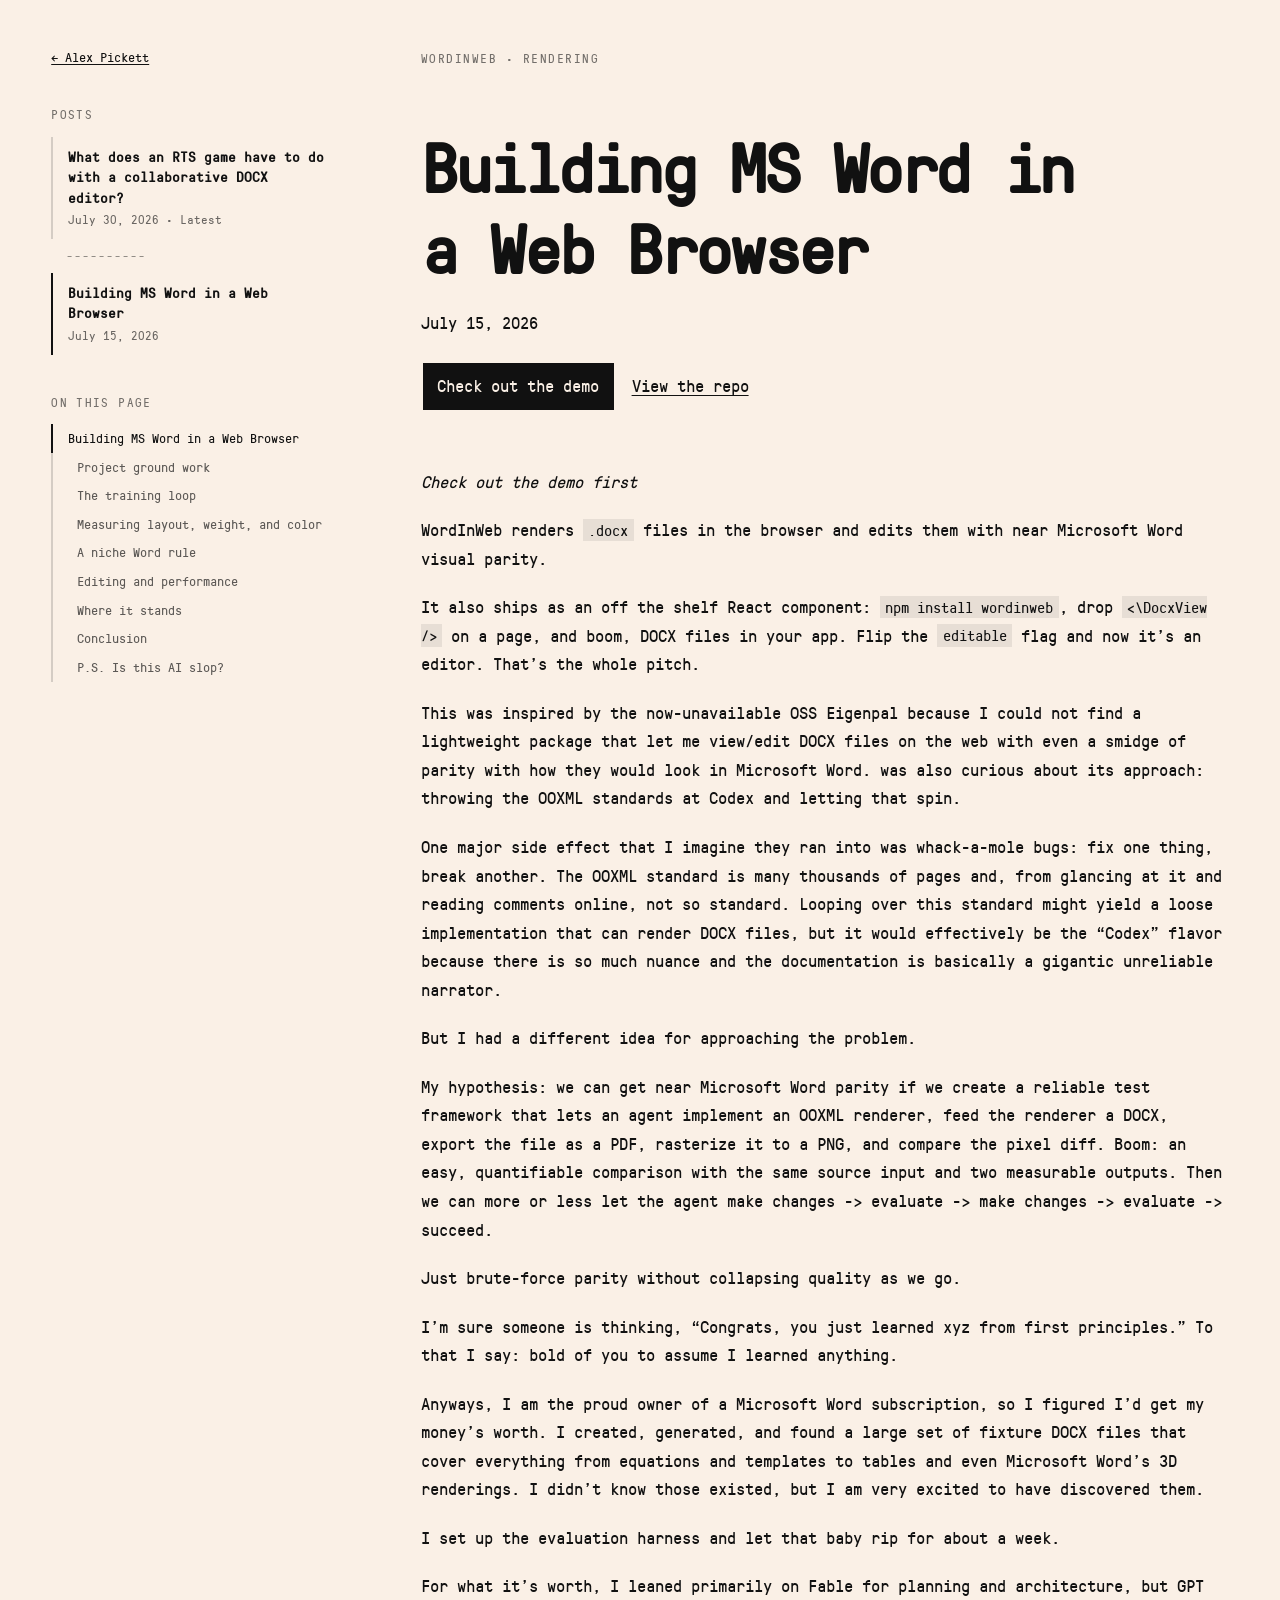
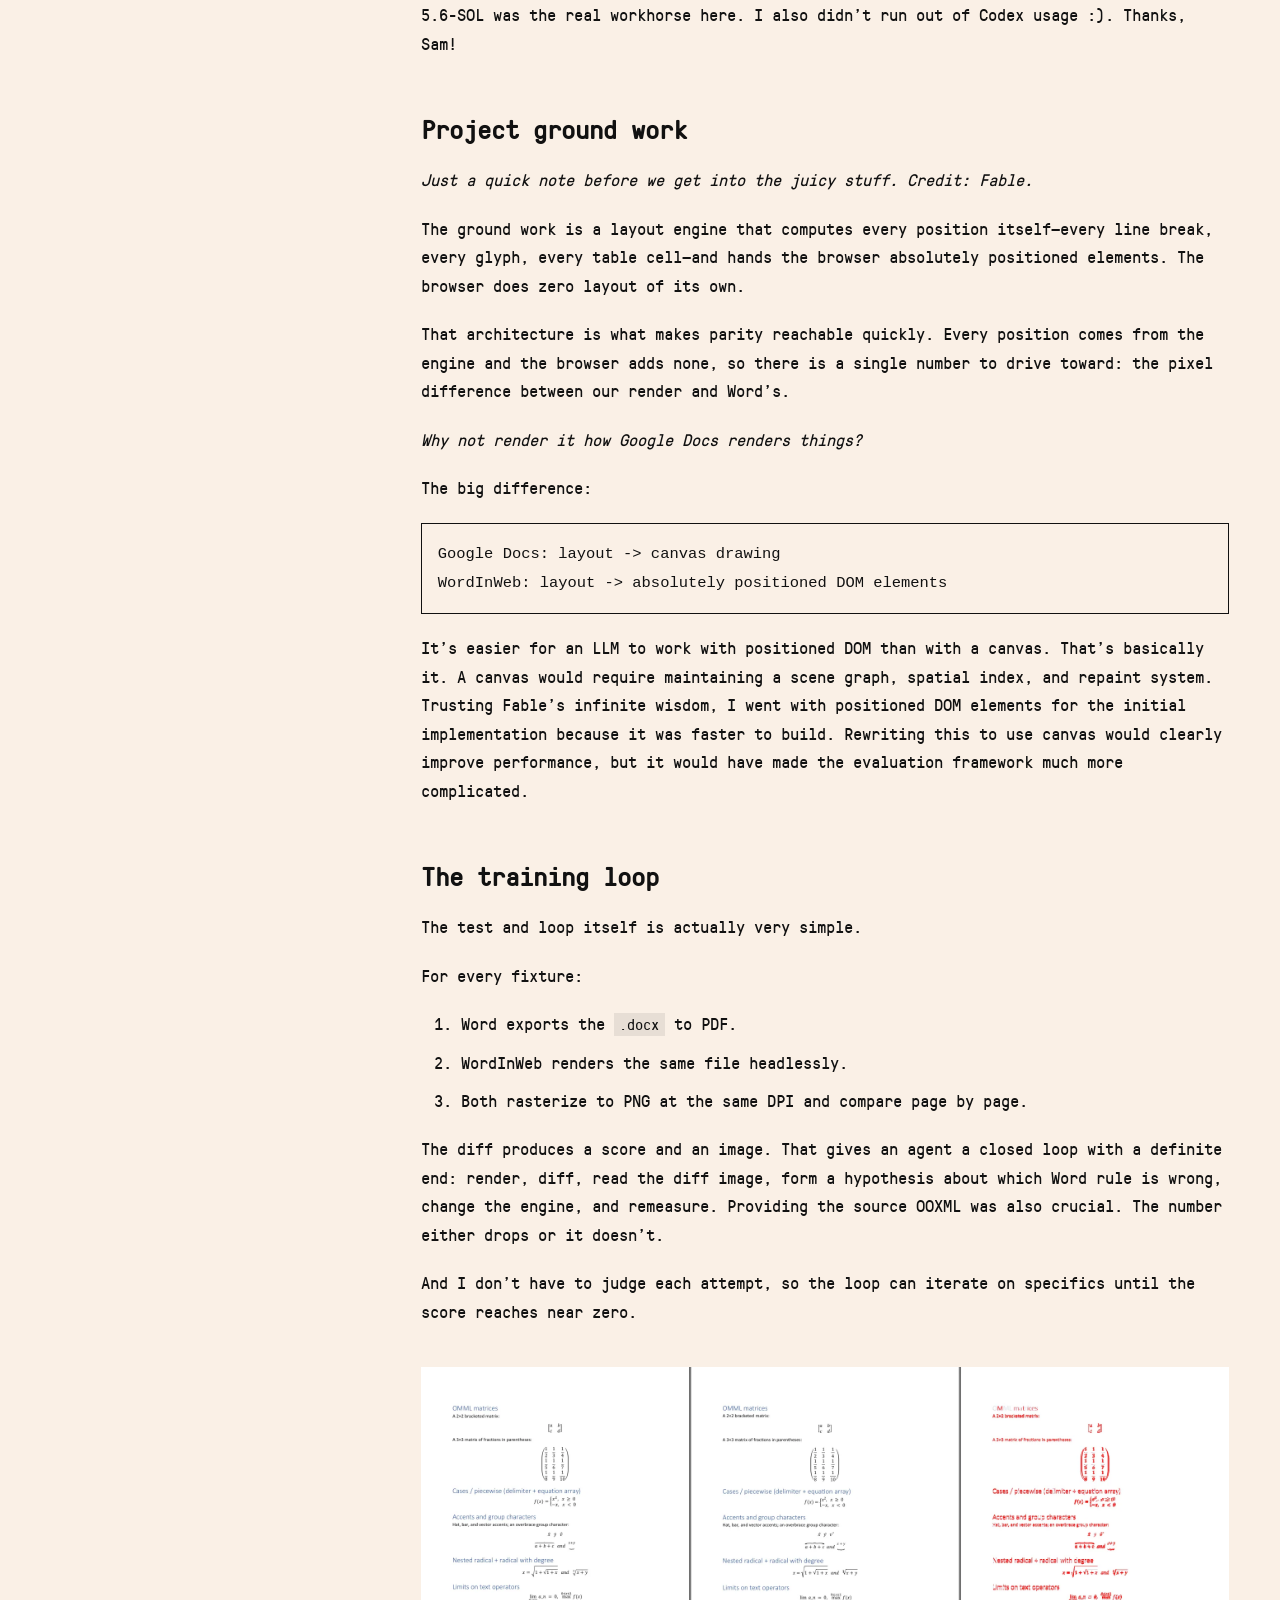
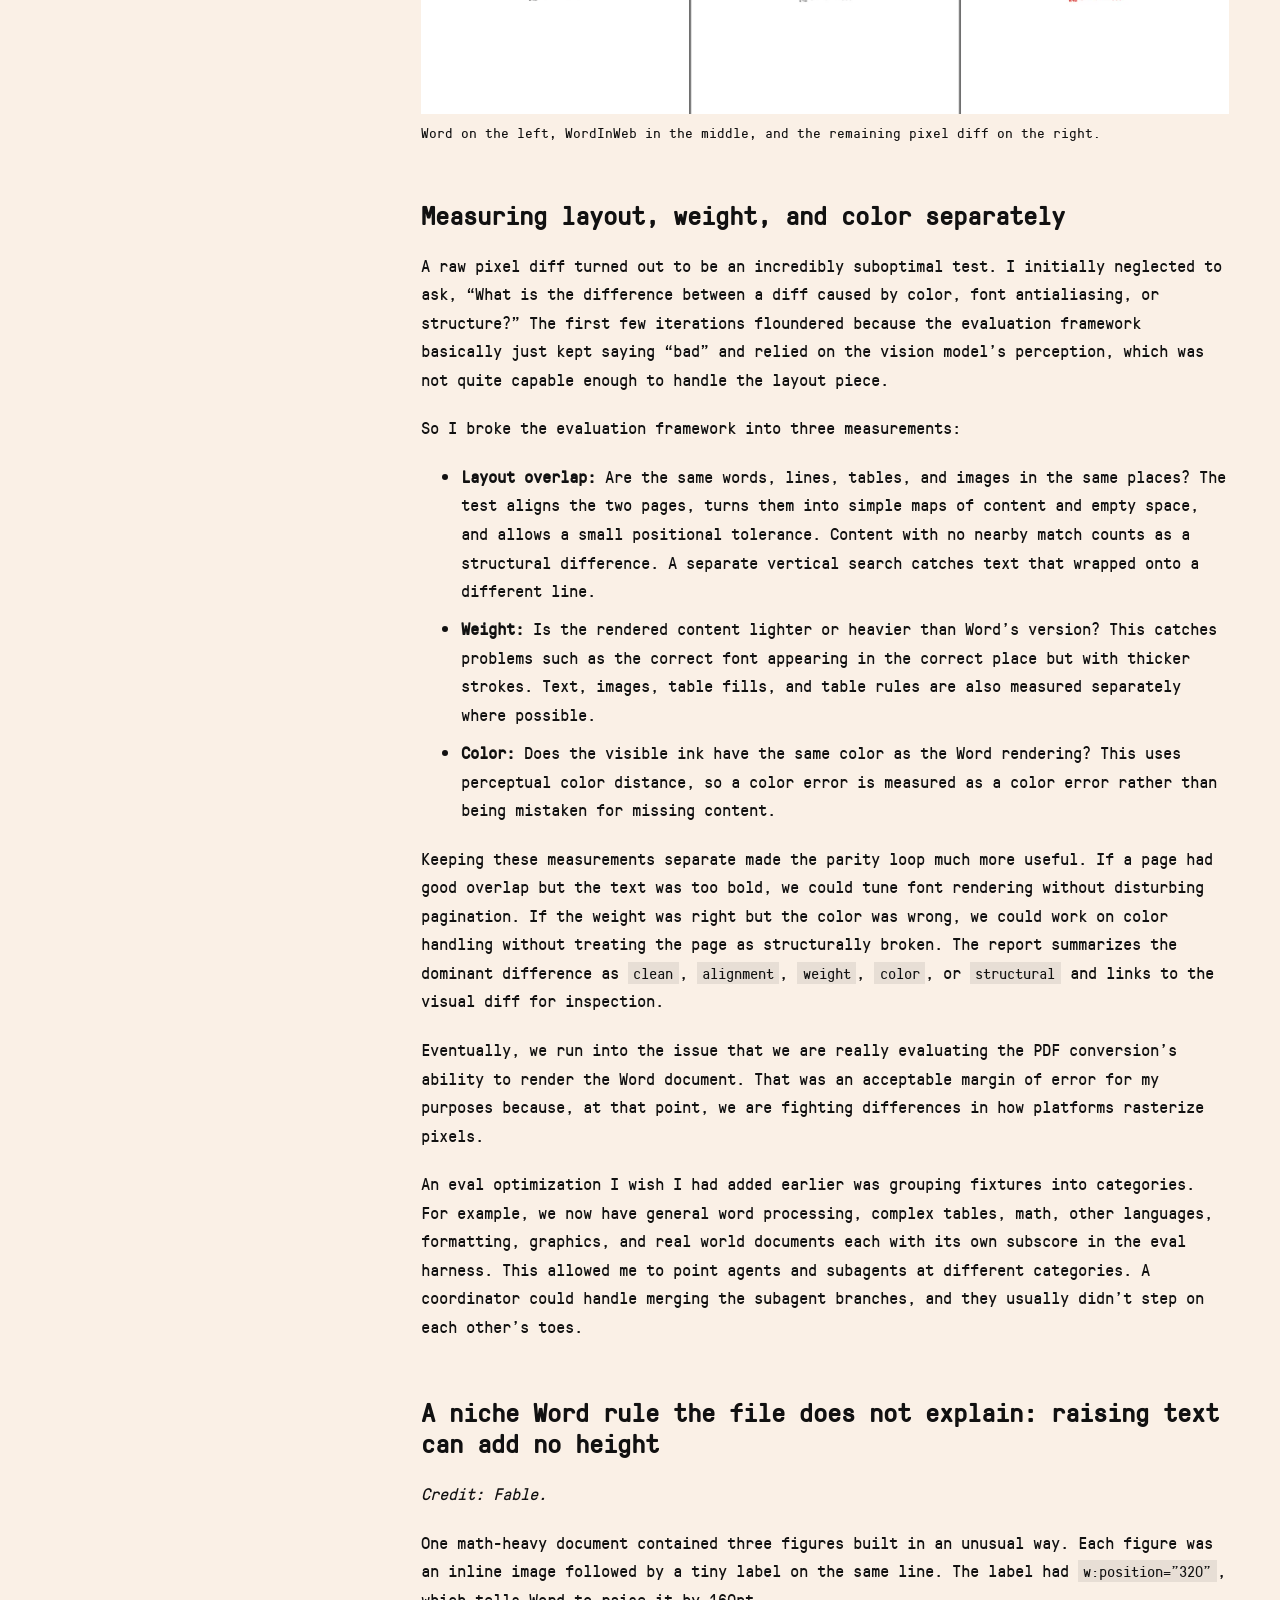
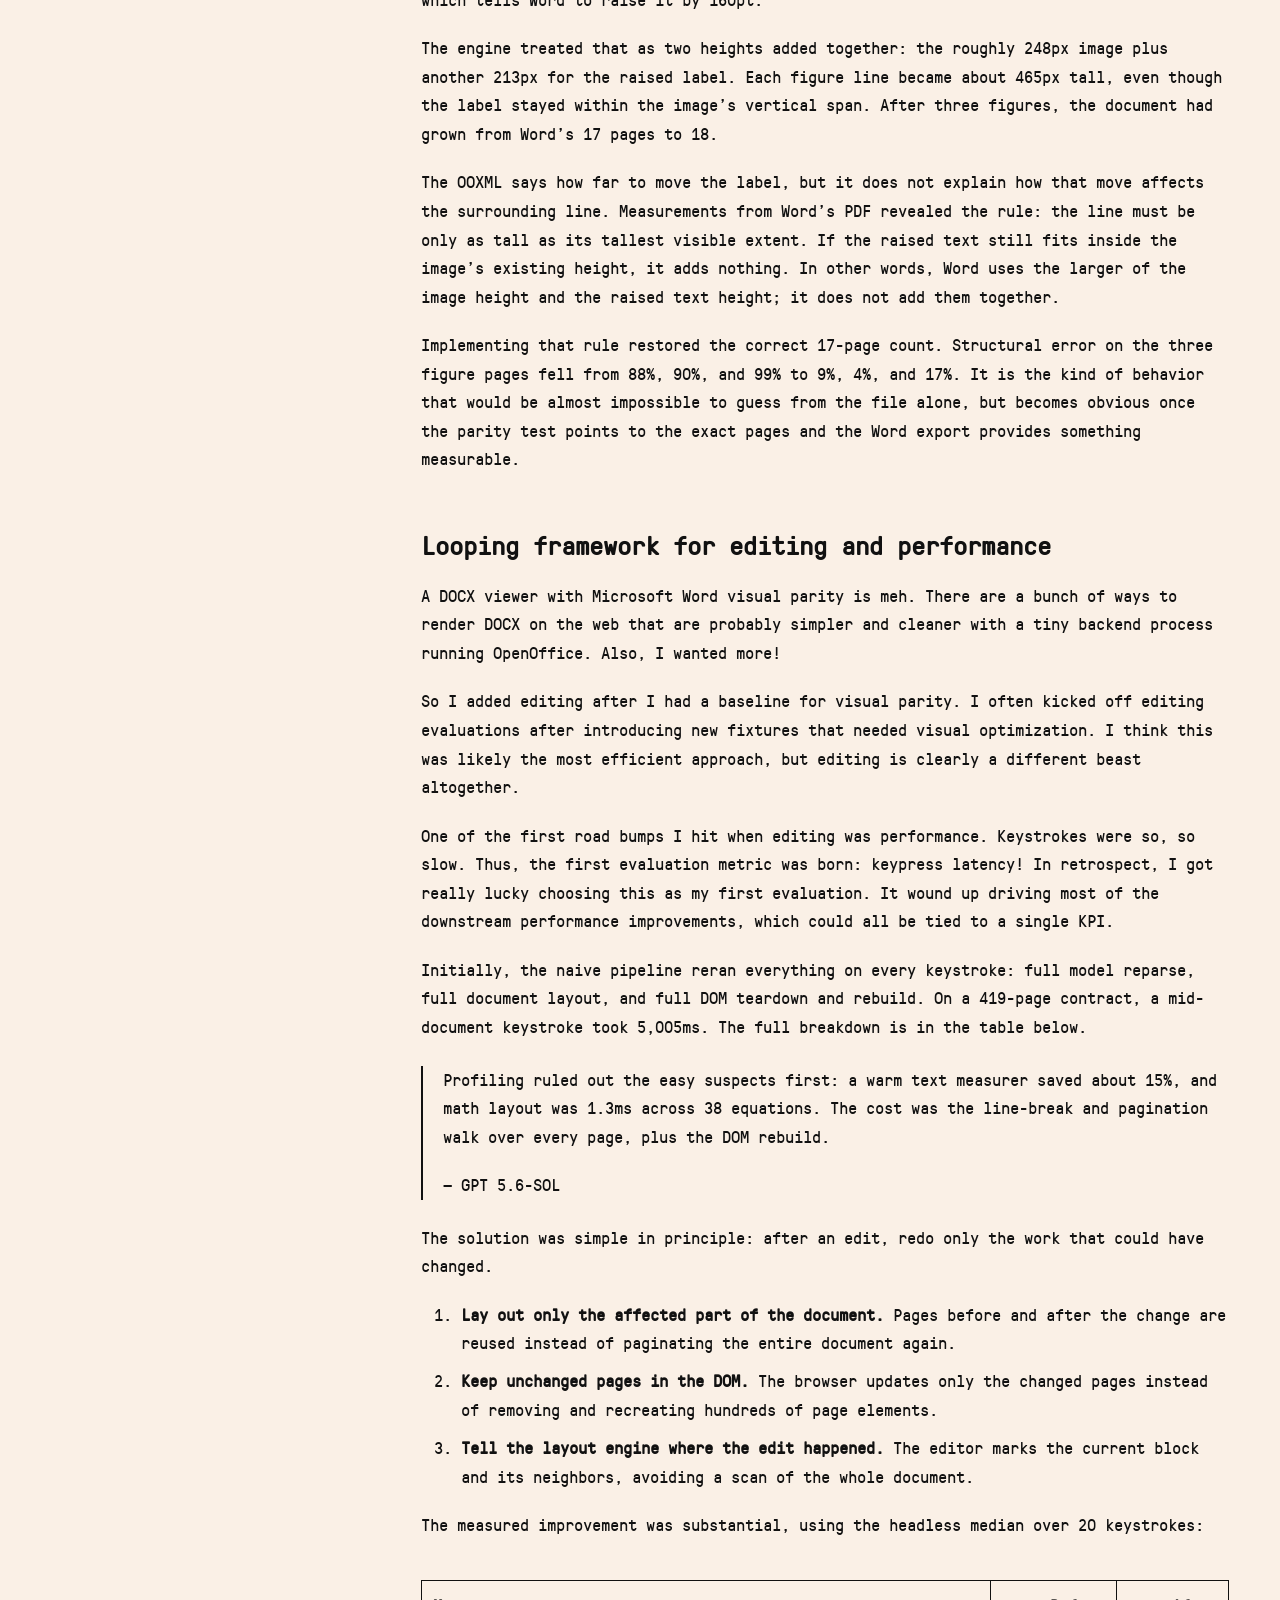
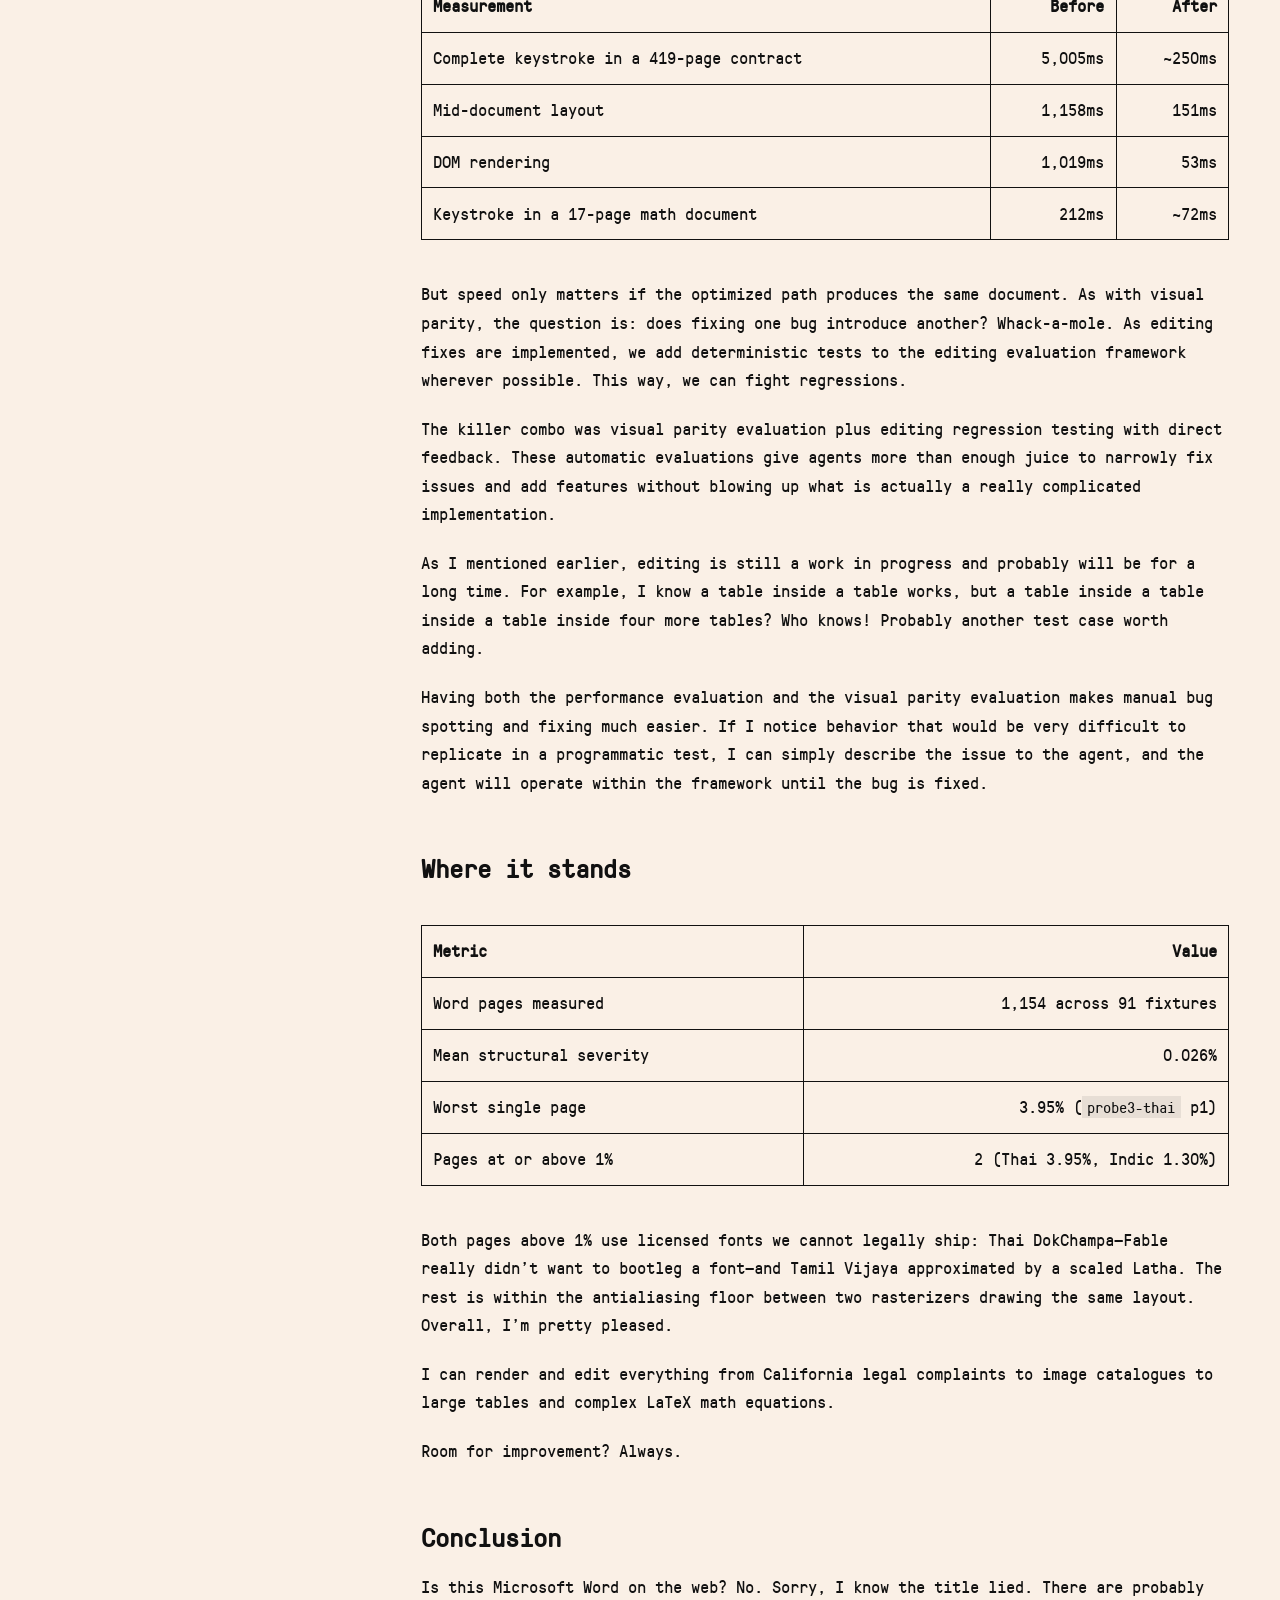
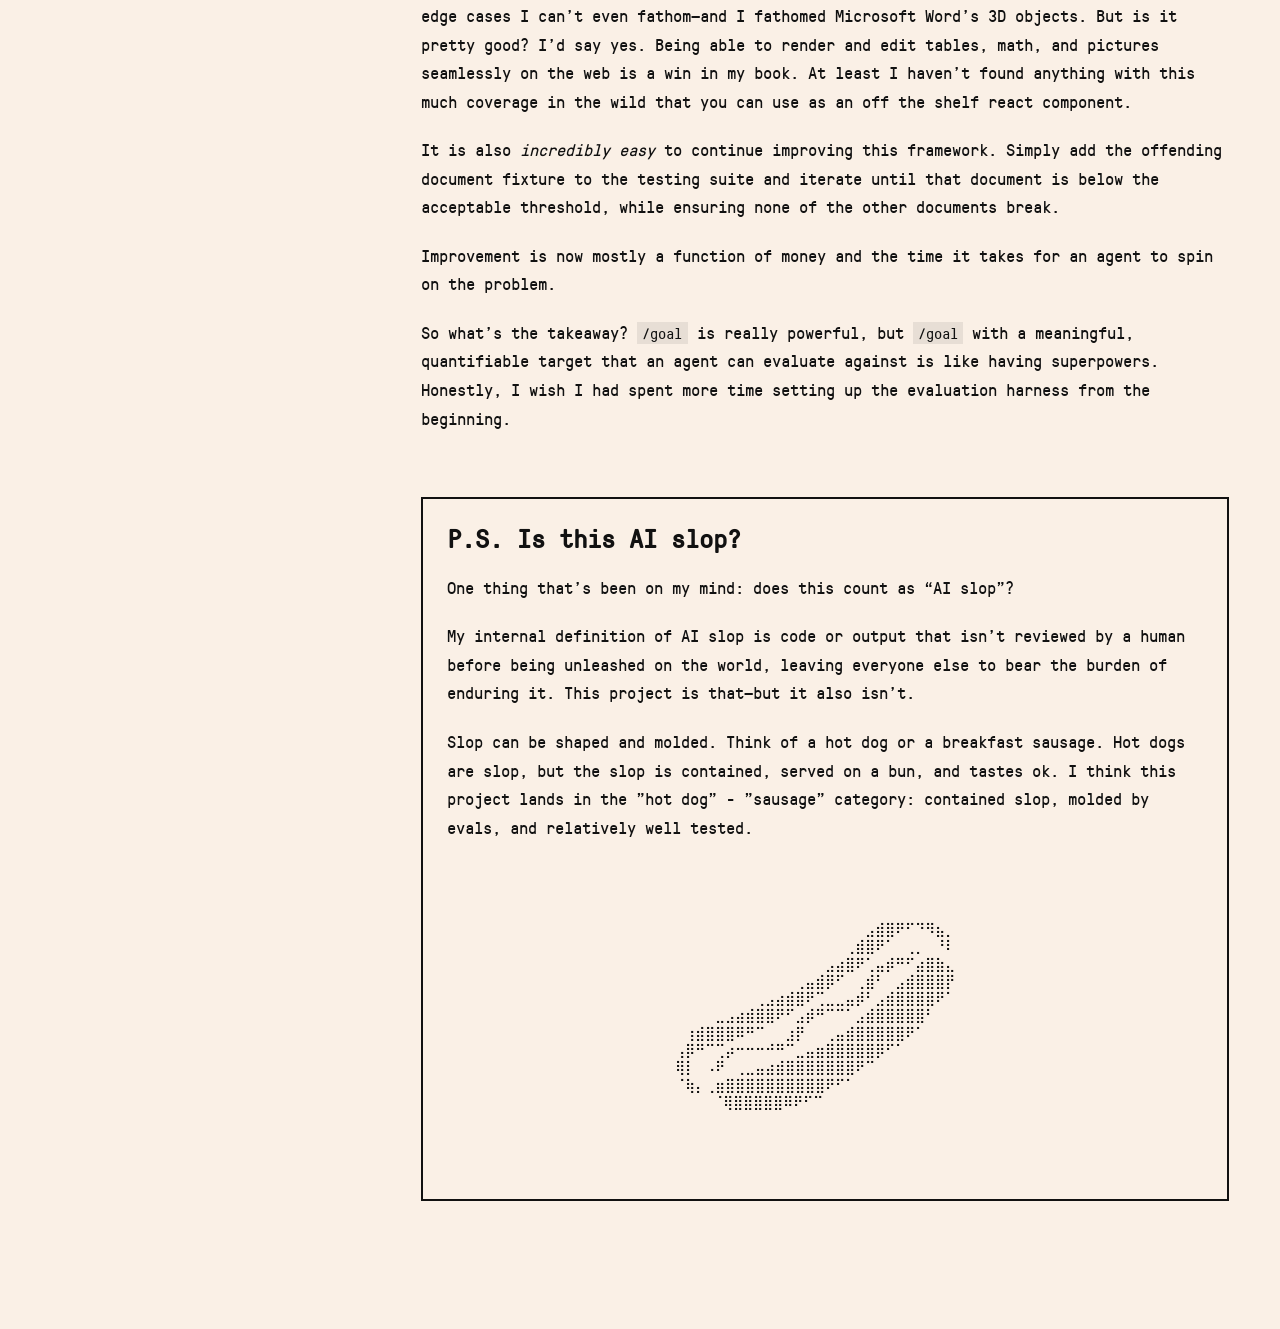
==== commit 83a98fb8: "Publish the collaborative editing article" ====
--- a/blog/index.html
+++ b/blog/index.html
@@ -9,9 +9,40 @@
     <link rel="stylesheet" href="../index.css">
 </head>
 <body>
-    <main class="article-shell">
-        <article>
+    <main class="blog-shell">
+        <aside class="blog-sidebar">
+            <a class="blog-home" href="../">← Alex Pickett</a>
+
+            <nav class="sidebar-section" aria-label="Blog posts">
+                <p class="sidebar-label">Posts</p>
+                <a class="post-link" href="collaborative-editing/">
+                    <strong>What does an RTS game have to do with a collaborative DOCX editor?</strong>
+                    <span>July 30, 2026 · Latest</span>
+                </a>
+                <span class="catalogue-separator" aria-hidden="true">----------</span>
+                <a class="post-link" href="./" aria-current="page">
+                    <strong>Building MS Word in a Web Browser</strong>
+                    <span>July 15, 2026</span>
+                </a>
+            </nav>
+
+            <nav class="sidebar-section" aria-label="On this page">
+                <p class="sidebar-label">On this page</p>
+                <a class="outline-link outline-link-title" href="#article">Building MS Word in a Web Browser</a>
+                <a class="outline-link outline-link-sub" href="#project-ground-work">Project ground work</a>
+                <a class="outline-link outline-link-sub" href="#training-loop">The training loop</a>
+                <a class="outline-link outline-link-sub" href="#separate-measurements">Measuring layout, weight, and color</a>
+                <a class="outline-link outline-link-sub" href="#raised-text">A niche Word rule</a>
+                <a class="outline-link outline-link-sub" href="#editing-performance">Editing and performance</a>
+                <a class="outline-link outline-link-sub" href="#where-it-stands">Where it stands</a>
+                <a class="outline-link outline-link-sub" href="#conclusion">Conclusion</a>
+                <a class="outline-link outline-link-sub" href="#postscript-title">P.S. Is this AI slop?</a>
+            </nav>
+        </aside>
+
+        <article class="article-shell" id="article">
             <header class="article-header">
+                <p class="article-kicker">WordInWeb · Rendering</p>
                 <h1>Building MS Word in a Web Browser</h1>
                 <p>July 15, 2026</p>
                 <div class="article-actions">
@@ -45,7 +76,7 @@
 
             <p>For what it’s worth, I leaned primarily on Fable for planning and architecture, but GPT 5.6-SOL was the real workhorse here. I also didn’t run out of Codex usage :). Thanks, Sam!</p>
 
-            <h2>Project ground work</h2>
+            <h2 id="project-ground-work">Project ground work</h2>
 
             <p><em>Just a quick note before we get into the juicy stuff. Credit: Fable.</em></p>
 
@@ -62,7 +93,7 @@
 
             <p>It’s easier for an LLM to work with positioned DOM than with a canvas. That’s basically it. A canvas would require maintaining a scene graph, spatial index, and repaint system. Trusting Fable’s infinite wisdom, I went with positioned DOM elements for the initial implementation because it was faster to build. Rewriting this to use canvas would clearly improve performance, but it would have made the evaluation framework much more complicated.</p>
 
-            <h2>The training loop</h2>
+            <h2 id="training-loop">The training loop</h2>
 
             <p>The test and loop itself is actually very simple.</p>
 
@@ -83,7 +114,7 @@
                 <figcaption>Word on the left, WordInWeb in the middle, and the remaining pixel diff on the right.</figcaption>
             </figure>
 
-            <h2>Measuring layout, weight, and color separately</h2>
+            <h2 id="separate-measurements">Measuring layout, weight, and color separately</h2>
 
             <p>A raw pixel diff turned out to be an incredibly suboptimal test. I initially neglected to ask, “What is the difference between a diff caused by color, font antialiasing, or structure?” The first few iterations floundered because the evaluation framework basically just kept saying “bad” and relied on the vision model’s perception, which was not quite capable enough to handle the layout piece.</p>
 
@@ -101,7 +132,7 @@
 
             <p>An eval optimization I wish I had added earlier was grouping fixtures into categories. For example, we now have general word processing, complex tables, math, other languages, formatting, graphics, and real world documents each with its own subscore in the eval harness. This allowed me to point agents and subagents at different categories. A coordinator could handle merging the subagent branches, and they usually didn’t step on each other’s toes.</p>
 
-            <h2>A niche Word rule the file does not explain: raising text can add no height</h2>
+            <h2 id="raised-text">A niche Word rule the file does not explain: raising text can add no height</h2>
 
             <p><em>Credit: Fable.</em></p>
 
@@ -113,7 +144,7 @@
 
             <p>Implementing that rule restored the correct 17-page count. Structural error on the three figure pages fell from 88%, 90%, and 99% to 9%, 4%, and 17%. It is the kind of behavior that would be almost impossible to guess from the file alone, but becomes obvious once the parity test points to the exact pages and the Word export provides something measurable.</p>
 
-            <h2>Looping framework for editing and performance</h2>
+            <h2 id="editing-performance">Looping framework for editing and performance</h2>
 
             <p>A DOCX viewer with Microsoft Word visual parity is meh. There are a bunch of ways to render DOCX on the web that are probably simpler and cleaner with a tiny backend process running OpenOffice. Also, I wanted more!</p>
 
@@ -180,7 +211,7 @@
 
             <p>Having both the performance evaluation and the visual parity evaluation makes manual bug spotting and fixing much easier. If I notice behavior that would be very difficult to replicate in a programmatic test, I can simply describe the issue to the agent, and the agent will operate within the framework until the bug is fixed.</p>
  
-            <h2>Where it stands</h2>
+            <h2 id="where-it-stands">Where it stands</h2>
 
             <div class="table-wrap">
                 <table>
@@ -217,7 +248,7 @@
 
             <p>Room for improvement? Always.</p>
 
-            <h2>Conclusion</h2>
+            <h2 id="conclusion">Conclusion</h2>
 
             <p>Is this Microsoft Word on the web? No. Sorry, I know the title lied. There are probably edge cases I can’t even fathom—and I fathomed Microsoft Word’s 3D objects. But is it pretty good? I’d say yes. Being able to render and edit tables, math, and pictures seamlessly on the web is a win in my book. At least I haven’t found anything with this much coverage in the wild that you can use as an off the shelf react component.</p>
 
--- a/index.css
+++ b/index.css
@@ -49,11 +49,104 @@
     padding-bottom: 10px;
 }
 
+.blog-shell {
+    width: min(92%, 1260px);
+    margin: 3rem auto 8rem;
+    display: grid;
+    grid-template-columns: minmax(220px, 280px) minmax(0, 860px);
+    gap: clamp(3rem, 7vw, 7rem);
+    align-items: start;
+}
+
+.blog-sidebar {
+    position: sticky;
+    top: 2rem;
+    max-height: calc(100vh - 4rem);
+    overflow-y: auto;
+    font-size: 0.82rem;
+    line-height: 1.45;
+}
+
+.blog-home {
+    display: inline-block;
+    margin-bottom: 2.5rem;
+}
+
+.sidebar-section + .sidebar-section {
+    margin-top: 2.5rem;
+}
+
+.sidebar-label {
+    margin: 0 0 0.8rem;
+    color: rgba(17, 17, 17, 0.58);
+    font-size: 0.72rem;
+    letter-spacing: 0.12em;
+    text-transform: uppercase;
+}
+
+.post-link,
+.outline-link {
+    display: block;
+    border-left: 2px solid rgba(17, 17, 17, 0.16);
+    text-decoration: none;
+}
+
+.post-link {
+    padding: 0.65rem 0 0.65rem 0.9rem;
+}
+
+.post-link + .post-link {
+    margin-top: 0.35rem;
+}
+
+.catalogue-separator {
+    display: block;
+    margin: 0.45rem 0 0.45rem 0.9rem;
+    color: rgba(17, 17, 17, 0.45);
+    letter-spacing: 0.08em;
+}
+
+.post-link strong,
+.post-link span {
+    display: block;
+}
+
+.post-link strong {
+    font-size: 0.88rem;
+}
+
+.post-link span {
+    margin-top: 0.2rem;
+    color: rgba(17, 17, 17, 0.62);
+    font-size: 0.75rem;
+}
+
+.post-link[aria-current="page"] {
+    border-left-color: #111;
+}
+
+.outline-link {
+    padding: 0.3rem 0 0.3rem 0.9rem;
+    color: rgba(17, 17, 17, 0.68);
+}
+
+.outline-link:hover {
+    color: #111;
+}
+
+.outline-link-title {
+    border-left-color: #111;
+    color: #111;
+}
+
+.outline-link-sub {
+    padding-left: 1.5rem;
+}
+
 .article-shell {
-    width: min(84%, 860px);
-    margin: 5% auto 10%;
     font-size: 1.05rem;
     line-height: 1.7;
+    min-width: 0;
 }
 
 .back-link {
@@ -70,6 +163,27 @@
     margin-bottom: 0.25em;
     font-size: clamp(2rem, 6vw, 4.25rem);
     letter-spacing: -0.04em;
+}
+
+.article-kicker {
+    margin: 0 0 0.75rem;
+    color: rgba(17, 17, 17, 0.58);
+    font-size: 0.78rem;
+    letter-spacing: 0.12em;
+    text-transform: uppercase;
+}
+
+.article-dek {
+    max-width: 60ch;
+    margin: 1.5rem 0;
+    font-size: clamp(1.1rem, 2vw, 1.35rem);
+    line-height: 1.5;
+}
+
+.article-separator {
+    margin-top: 3.5rem;
+    color: rgba(17, 17, 17, 0.55);
+    letter-spacing: 0.08em;
 }
 
 .subtitle {
@@ -236,18 +350,66 @@
     text-align: right;
 }
 
+.reconciliation-table th,
+.reconciliation-table td {
+    min-width: 15rem;
+    text-align: left;
+    vertical-align: top;
+}
+
 @media (max-width: 600px) {
     .container {
         margin-top: 10%;
         font-size: large;
     }
 
-    .article-shell {
+    .blog-shell {
         width: 88%;
-        margin-top: 8%;
+        margin-top: 2rem;
+        grid-template-columns: minmax(0, 1fr);
+        gap: 3.5rem;
+    }
+
+    .blog-sidebar {
+        position: static;
+        max-height: none;
+        overflow: visible;
+    }
+
+    .blog-home {
+        margin-bottom: 2rem;
+    }
+
+    .blog-sidebar nav[aria-label="On this page"] {
+        display: none;
     }
 
     .back-link {
         margin-bottom: 2rem;
     }
 }
+
+@media (min-width: 601px) and (max-width: 920px) {
+    .blog-shell {
+        width: 86%;
+        grid-template-columns: minmax(0, 1fr);
+        gap: 4rem;
+    }
+
+    .blog-sidebar {
+        position: static;
+        max-height: none;
+        overflow: visible;
+        display: grid;
+        grid-template-columns: 1fr 1fr;
+        gap: 0 3rem;
+    }
+
+    .blog-home {
+        grid-column: 1 / -1;
+    }
+
+    .sidebar-section + .sidebar-section {
+        margin-top: 0;
+    }
+}
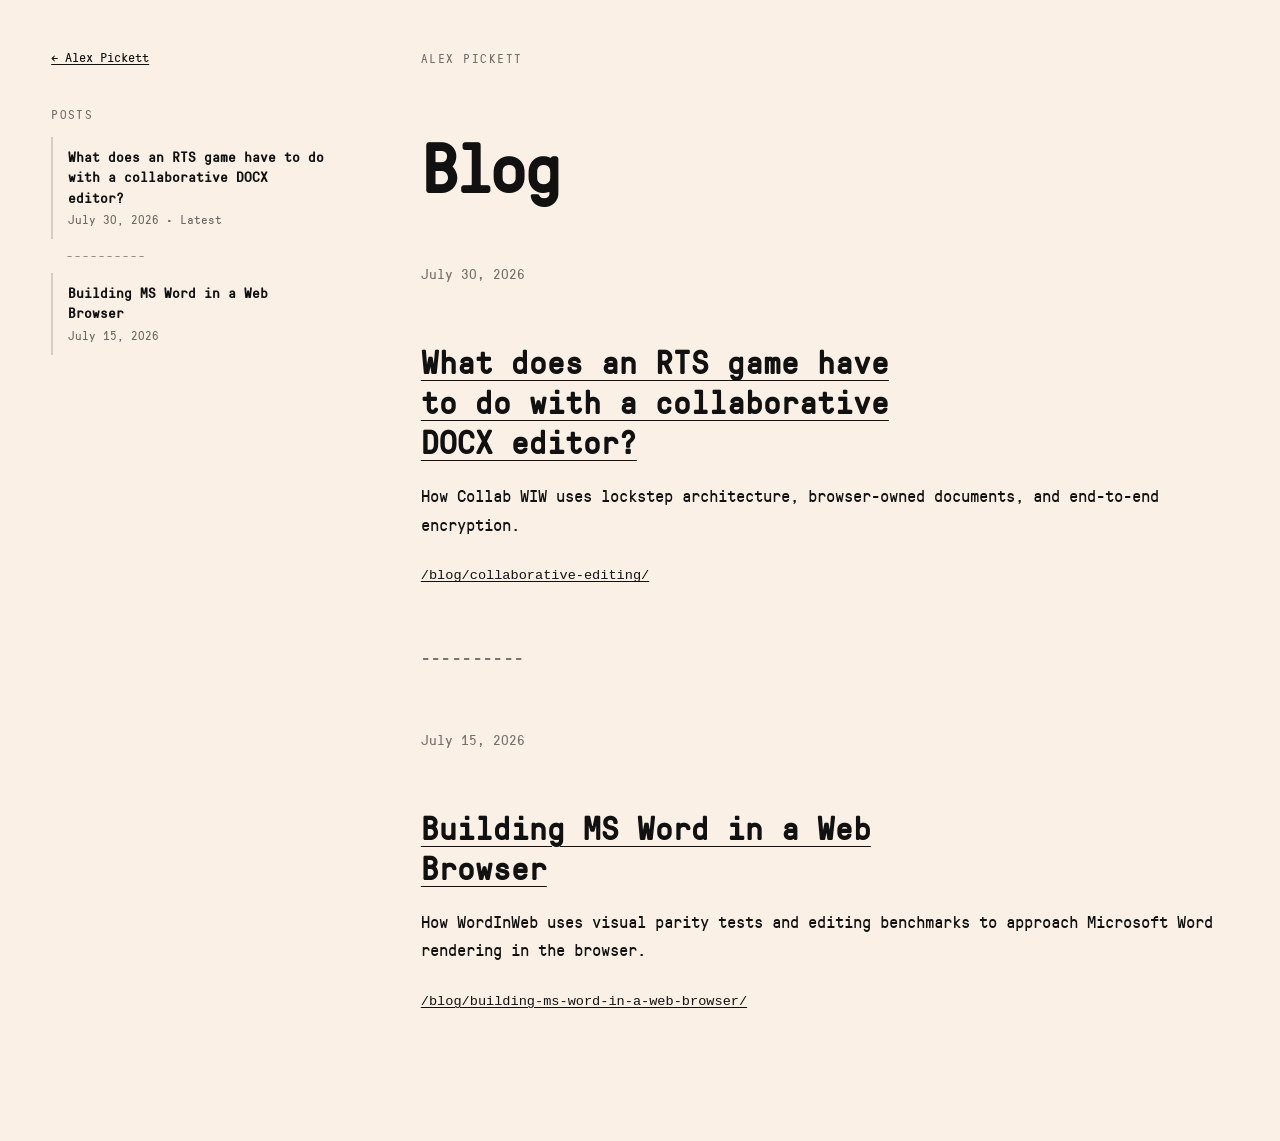
==== commit 6611cc25: "Add stable blog post slugs" ====
--- a/blog/index.html
+++ b/blog/index.html
@@ -3,287 +3,52 @@
 <head>
     <meta charset="utf-8">
     <meta name="viewport" content="width=device-width, initial-scale=1">
-    <meta name="description" content="How WordInWeb uses visual parity tests and editing benchmarks to approach Microsoft Word rendering in the browser.">
-    <title>Building MS Word in a Web Browser</title>
- 
-    <link rel="stylesheet" href="../index.css">
+    <meta name="description" content="Writing by Alex Pickett about WordInWeb, browser-based DOCX editing, and collaborative systems.">
+    <title>Blog | Alex Pickett</title>
+    <link rel="canonical" href="https://www.aepick.me/blog/">
+
+    <link rel="stylesheet" href="/index.css">
 </head>
 <body>
     <main class="blog-shell">
         <aside class="blog-sidebar">
-            <a class="blog-home" href="../">← Alex Pickett</a>
+            <a class="blog-home" href="/">← Alex Pickett</a>
 
             <nav class="sidebar-section" aria-label="Blog posts">
                 <p class="sidebar-label">Posts</p>
-                <a class="post-link" href="collaborative-editing/">
+                <a class="post-link" href="/blog/collaborative-editing/">
                     <strong>What does an RTS game have to do with a collaborative DOCX editor?</strong>
                     <span>July 30, 2026 · Latest</span>
                 </a>
                 <span class="catalogue-separator" aria-hidden="true">----------</span>
-                <a class="post-link" href="./" aria-current="page">
+                <a class="post-link" href="/blog/building-ms-word-in-a-web-browser/">
                     <strong>Building MS Word in a Web Browser</strong>
                     <span>July 15, 2026</span>
                 </a>
             </nav>
-
-            <nav class="sidebar-section" aria-label="On this page">
-                <p class="sidebar-label">On this page</p>
-                <a class="outline-link outline-link-title" href="#article">Building MS Word in a Web Browser</a>
-                <a class="outline-link outline-link-sub" href="#project-ground-work">Project ground work</a>
-                <a class="outline-link outline-link-sub" href="#training-loop">The training loop</a>
-                <a class="outline-link outline-link-sub" href="#separate-measurements">Measuring layout, weight, and color</a>
-                <a class="outline-link outline-link-sub" href="#raised-text">A niche Word rule</a>
-                <a class="outline-link outline-link-sub" href="#editing-performance">Editing and performance</a>
-                <a class="outline-link outline-link-sub" href="#where-it-stands">Where it stands</a>
-                <a class="outline-link outline-link-sub" href="#conclusion">Conclusion</a>
-                <a class="outline-link outline-link-sub" href="#postscript-title">P.S. Is this AI slop?</a>
-            </nav>
         </aside>
 
-        <article class="article-shell" id="article">
+        <article class="article-shell">
             <header class="article-header">
-                <p class="article-kicker">WordInWeb · Rendering</p>
-                <h1>Building MS Word in a Web Browser</h1>
+                <p class="article-kicker">Alex Pickett</p>
+                <h1>Blog</h1>
+            </header>
+
+            <section class="blog-index-entry">
+                <p>July 30, 2026</p>
+                <h2><a href="/blog/collaborative-editing/">What does an RTS game have to do with a collaborative DOCX editor?</a></h2>
+                <p>How Collab WIW uses lockstep architecture, browser-owned documents, and end-to-end encryption.</p>
+                <a class="blog-slug" href="/blog/collaborative-editing/">/blog/collaborative-editing/</a>
+            </section>
+
+            <div class="article-separator" aria-hidden="true">----------</div>
+
+            <section class="blog-index-entry">
                 <p>July 15, 2026</p>
-                <div class="article-actions">
-                    <a class="demo-button" href="https://wordinweb-parity.callerinfo.workers.dev/">Check out the demo</a>
-                    <a href="https://github.com/theRealestAEP/wordinweb">View the repo</a>
-                </div>
-            </header>
-            <p><em>Check out the demo first</em></p>
-
-            <p>WordInWeb renders <code>.docx</code> files in the browser and edits them with near Microsoft Word visual parity.</p>
-
-            <p>It also ships as an off the shelf React component: <code>npm install wordinweb</code>, drop <code>&lt;\DocxView /&gt;</code> on a page, and boom, DOCX files in your app. Flip the <code>editable</code> flag and now it&rsquo;s an editor. That&rsquo;s the whole pitch.</p>
-
-            <p>This was inspired by the now-unavailable OSS Eigenpal because I could not find a lightweight package that let me view/edit DOCX files on the web with even a smidge of parity with how they would look in Microsoft Word. was also curious about its approach: throwing the OOXML standards at Codex and letting that spin.</p>
-
-            <p>One major side effect that I imagine they ran into was whack-a-mole bugs: fix one thing, break another. The OOXML standard is many thousands of pages and, from glancing at it and reading comments online, not so standard. Looping over this standard might yield a loose implementation that can render DOCX files, but it would effectively be the “Codex” flavor because there is so much nuance and the documentation is basically a gigantic unreliable narrator.</p>
-
-
-            <p>But I had a different idea for approaching the problem.</p>
-
-            <p>My hypothesis: we can get near Microsoft Word parity if we create a reliable test framework that lets an agent implement an OOXML renderer, feed the renderer a DOCX, export the file as a PDF, rasterize it to a PNG, and compare the pixel diff. Boom: an easy, quantifiable comparison with the same source input and two measurable outputs. Then we can more or less let the agent make changes -> evaluate -> make changes -> evaluate -> succeed.</p>
-
-            <p>Just brute-force parity without collapsing quality as we go.</p>
-
-
-            <p>I’m sure someone is thinking, “Congrats, you just learned xyz from first principles.” To that I say: bold of you to assume I learned anything.</p>
-
-            <p>Anyways, I am the proud owner of a Microsoft Word subscription, so I figured I’d get my money’s worth. I created, generated, and found a large set of fixture DOCX files that cover everything from equations and templates to tables and even Microsoft Word’s 3D renderings. I didn’t know those existed, but I am very excited to have discovered them.</p>
-
-            <p>I set up the evaluation harness and let that baby rip for about a week.</p>
-
-            <p>For what it’s worth, I leaned primarily on Fable for planning and architecture, but GPT 5.6-SOL was the real workhorse here. I also didn’t run out of Codex usage :). Thanks, Sam!</p>
-
-            <h2 id="project-ground-work">Project ground work</h2>
-
-            <p><em>Just a quick note before we get into the juicy stuff. Credit: Fable.</em></p>
-
-            <p>The ground work is a layout engine that computes every position itself—every line break, every glyph, every table cell—and hands the browser absolutely positioned elements. The browser does zero layout of its own.</p>
-
-            <p>That architecture is what makes parity reachable quickly. Every position comes from the engine and the browser adds none, so there is a single number to drive toward: the pixel difference between our render and Word’s.</p>
-
-            <p><em>Why not render it how Google Docs renders things?</em></p>
-
-            <p>The big difference:</p>
-
-            <pre><code>Google Docs: layout -> canvas drawing
-WordInWeb: layout -> absolutely positioned DOM elements</code></pre>
-
-            <p>It’s easier for an LLM to work with positioned DOM than with a canvas. That’s basically it. A canvas would require maintaining a scene graph, spatial index, and repaint system. Trusting Fable’s infinite wisdom, I went with positioned DOM elements for the initial implementation because it was faster to build. Rewriting this to use canvas would clearly improve performance, but it would have made the evaluation framework much more complicated.</p>
-
-            <h2 id="training-loop">The training loop</h2>
-
-            <p>The test and loop itself is actually very simple.</p>
-
-            <p>For every fixture:</p>
-
-            <ol>
-                <li>Word exports the <code>.docx</code> to PDF.</li>
-                <li>WordInWeb renders the same file headlessly.</li>
-                <li>Both rasterize to PNG at the same DPI and compare page by page.</li>
-            </ol>
-
-            <p>The diff produces a score and an image. That gives an agent a closed loop with a definite end: render, diff, read the diff image, form a hypothesis about which Word rule is wrong, change the engine, and remeasure. Providing the source OOXML was also crucial. The number either drops or it doesn’t.</p>
-
-            <p>And I don't have to judge each attempt, so the loop can iterate on specifics until the score reaches near zero.</p>
-
-            <figure class="article-figure">
-                <img src="../public/blog/math-parity.webp" alt="A three-panel comparison of a Word math document, the WordInWeb render, and the highlighted pixel difference." width="1960" height="842" loading="lazy">
-                <figcaption>Word on the left, WordInWeb in the middle, and the remaining pixel diff on the right.</figcaption>
-            </figure>
-
-            <h2 id="separate-measurements">Measuring layout, weight, and color separately</h2>
-
-            <p>A raw pixel diff turned out to be an incredibly suboptimal test. I initially neglected to ask, “What is the difference between a diff caused by color, font antialiasing, or structure?” The first few iterations floundered because the evaluation framework basically just kept saying “bad” and relied on the vision model’s perception, which was not quite capable enough to handle the layout piece.</p>
-
-            <p>So I broke the evaluation framework into three measurements:</p>
-
-            <ul>
-                <li><strong>Layout overlap:</strong> Are the same words, lines, tables, and images in the same places? The test aligns the two pages, turns them into simple maps of content and empty space, and allows a small positional tolerance. Content with no nearby match counts as a structural difference. A separate vertical search catches text that wrapped onto a different line.</li>
-                <li><strong>Weight:</strong> Is the rendered content lighter or heavier than Word’s version? This catches problems such as the correct font appearing in the correct place but with thicker strokes. Text, images, table fills, and table rules are also measured separately where possible.</li>
-                <li><strong>Color:</strong> Does the visible ink have the same color as the Word rendering? This uses perceptual color distance, so a color error is measured as a color error rather than being mistaken for missing content.</li>
-            </ul>
-
-            <p>Keeping these measurements separate made the parity loop much more useful. If a page had good overlap but the text was too bold, we could tune font rendering without disturbing pagination. If the weight was right but the color was wrong, we could work on color handling without treating the page as structurally broken. The report summarizes the dominant difference as <code>clean</code>, <code>alignment</code>, <code>weight</code>, <code>color</code>, or <code>structural</code> and links to the visual diff for inspection.</p>
-
-            <p>Eventually, we run into the issue that we are really evaluating the PDF conversion’s ability to render the Word document. That was an acceptable margin of error for my purposes because, at that point, we are fighting differences in how platforms rasterize pixels.</p>
-
-            <p>An eval optimization I wish I had added earlier was grouping fixtures into categories. For example, we now have general word processing, complex tables, math, other languages, formatting, graphics, and real world documents each with its own subscore in the eval harness. This allowed me to point agents and subagents at different categories. A coordinator could handle merging the subagent branches, and they usually didn’t step on each other’s toes.</p>
-
-            <h2 id="raised-text">A niche Word rule the file does not explain: raising text can add no height</h2>
-
-            <p><em>Credit: Fable.</em></p>
-
-            <p>One math-heavy document contained three figures built in an unusual way. Each figure was an inline image followed by a tiny label on the same line. The label had <code>w:position="320"</code>, which tells Word to raise it by 160pt.</p>
-
-            <p>The engine treated that as two heights added together: the roughly 248px image plus another 213px for the raised label. Each figure line became about 465px tall, even though the label stayed within the image’s vertical span. After three figures, the document had grown from Word’s 17 pages to 18.</p>
-
-            <p>The OOXML says how far to move the label, but it does not explain how that move affects the surrounding line. Measurements from Word’s PDF revealed the rule: the line must be only as tall as its tallest visible extent. If the raised text still fits inside the image’s existing height, it adds nothing. In other words, Word uses the larger of the image height and the raised text height; it does not add them together.</p>
-
-            <p>Implementing that rule restored the correct 17-page count. Structural error on the three figure pages fell from 88%, 90%, and 99% to 9%, 4%, and 17%. It is the kind of behavior that would be almost impossible to guess from the file alone, but becomes obvious once the parity test points to the exact pages and the Word export provides something measurable.</p>
-
-            <h2 id="editing-performance">Looping framework for editing and performance</h2>
-
-            <p>A DOCX viewer with Microsoft Word visual parity is meh. There are a bunch of ways to render DOCX on the web that are probably simpler and cleaner with a tiny backend process running OpenOffice. Also, I wanted more!</p>
-
-            <p>So I added editing after I had a baseline for visual parity. I often kicked off editing evaluations after introducing new fixtures that needed visual optimization. I think this was likely the most efficient approach, but editing is clearly a different beast altogether.</p>
-
-            <p>One of the first road bumps I hit when editing was performance. Keystrokes were so, so slow. Thus, the first evaluation metric was born: keypress latency! In retrospect, I got really lucky choosing this as my first evaluation. It wound up driving most of the downstream performance improvements, which could all be tied to a single KPI.</p>
-
-            <p>Initially, the naive pipeline reran everything on every keystroke: full model reparse, full document layout, and full DOM teardown and rebuild. On a 419-page contract, a mid-document keystroke took 5,005ms. The full breakdown is in the table below.</p>
-
-            <blockquote>
-                <p>Profiling ruled out the easy suspects first: a warm text measurer saved about 15%, and math layout was 1.3ms across 38 equations. The cost was the line-break and pagination walk over every page, plus the DOM rebuild.</p>
-                <p>— GPT 5.6-SOL</p>
-            </blockquote>
-
-            <p>The solution was simple in principle: after an edit, redo only the work that could have changed.</p>
-
-            <ol>
-                <li><strong>Lay out only the affected part of the document.</strong> Pages before and after the change are reused instead of paginating the entire document again.</li>
-                <li><strong>Keep unchanged pages in the DOM.</strong> The browser updates only the changed pages instead of removing and recreating hundreds of page elements.</li>
-                <li><strong>Tell the layout engine where the edit happened.</strong> The editor marks the current block and its neighbors, avoiding a scan of the whole document.</li>
-            </ol>
-
-            <p>The measured improvement was substantial, using the headless median over 20 keystrokes:</p>
-
-            <div class="table-wrap">
-                <table>
-                    <thead>
-                        <tr>
-                            <th scope="col">Measurement</th>
-                            <th scope="col">Before</th>
-                            <th scope="col">After</th>
-                        </tr>
-                    </thead>
-                    <tbody>
-                        <tr>
-                            <td>Complete keystroke in a 419-page contract</td>
-                            <td>5,005ms</td>
-                            <td>~250ms</td>
-                        </tr>
-                        <tr>
-                            <td>Mid-document layout</td>
-                            <td>1,158ms</td>
-                            <td>151ms</td>
-                        </tr>
-                        <tr>
-                            <td>DOM rendering</td>
-                            <td>1,019ms</td>
-                            <td>53ms</td>
-                        </tr>
-                        <tr>
-                            <td>Keystroke in a 17-page math document</td>
-                            <td>212ms</td>
-                            <td>~72ms</td>
-                        </tr>
-                    </tbody>
-                </table>
-            </div>
-
-            <p>But speed only matters if the optimized path produces the same document. As with visual parity, the question is: does fixing one bug introduce another? Whack-a-mole. As editing fixes are implemented, we add deterministic tests to the editing evaluation framework wherever possible. This way, we can fight regressions.</p>
-
-            <p>The killer combo was visual parity evaluation plus editing regression testing with direct feedback. These automatic evaluations give agents more than enough juice to narrowly fix issues and add features without blowing up what is actually a really complicated implementation.</p>
-
-            <p>As I mentioned earlier, editing is still a work in progress and probably will be for a long time. For example, I know a table inside a table works, but a table inside a table inside a table inside four more tables? Who knows! Probably another test case worth adding.</p>
-
-            <p>Having both the performance evaluation and the visual parity evaluation makes manual bug spotting and fixing much easier. If I notice behavior that would be very difficult to replicate in a programmatic test, I can simply describe the issue to the agent, and the agent will operate within the framework until the bug is fixed.</p>
- 
-            <h2 id="where-it-stands">Where it stands</h2>
-
-            <div class="table-wrap">
-                <table>
-                    <thead>
-                        <tr>
-                            <th scope="col">Metric</th>
-                            <th scope="col">Value</th>
-                        </tr>
-                    </thead>
-                    <tbody>
-                        <tr>
-                            <td>Word pages measured</td>
-                            <td>1,154 across 91 fixtures</td>
-                        </tr>
-                        <tr>
-                            <td>Mean structural severity</td>
-                            <td>0.026%</td>
-                        </tr>
-                        <tr>
-                            <td>Worst single page</td>
-                            <td>3.95% (<code>probe3-thai</code> p1)</td>
-                        </tr>
-                        <tr>
-                            <td>Pages at or above 1%</td>
-                            <td>2 (Thai 3.95%, Indic 1.30%)</td>
-                        </tr>
-                    </tbody>
-                </table>
-            </div>
-
-            <p>Both pages above 1% use licensed fonts we cannot legally ship: Thai DokChampa—Fable really didn’t want to bootleg a font—and Tamil Vijaya approximated by a scaled Latha. The rest is within the antialiasing floor between two rasterizers drawing the same layout. Overall, I’m pretty pleased.</p>
-
-            <p>I can render and edit everything from California legal complaints to image catalogues to large tables and complex LaTeX math equations.</p>
-
-            <p>Room for improvement? Always.</p>
-
-            <h2 id="conclusion">Conclusion</h2>
-
-            <p>Is this Microsoft Word on the web? No. Sorry, I know the title lied. There are probably edge cases I can’t even fathom—and I fathomed Microsoft Word’s 3D objects. But is it pretty good? I’d say yes. Being able to render and edit tables, math, and pictures seamlessly on the web is a win in my book. At least I haven’t found anything with this much coverage in the wild that you can use as an off the shelf react component.</p>
-
-            <p>It is also <em>incredibly easy</em> to continue improving this framework. Simply add the offending document fixture to the testing suite and iterate until that document is below the acceptable threshold, while ensuring none of the other documents break.</p>
-
-            <p>Improvement is now mostly a function of money and the time it takes for an agent to spin on the problem.</p>
-
-            <p>So what’s the takeaway? <code>/goal</code> is really powerful, but <code>/goal</code> with a meaningful, quantifiable target that an agent can evaluate against is like having superpowers. Honestly, I wish I had spent more time setting up the evaluation harness from the beginning.</p>
-
-            <aside class="postscript" aria-labelledby="postscript-title">
-                <h2 id="postscript-title">P.S. Is this AI slop?</h2>
-
-                <p>One thing that’s been on my mind: does this count as “AI slop”?</p>
-
-                <p>My internal definition of AI slop is code or output that isn’t reviewed by a human before being unleashed on the world, leaving everyone else to bear the burden of enduring it. This project is that—but it also isn’t.</p>
-
-                <p>Slop can be shaped and molded. Think of a hot dog or a breakfast sausage. Hot dogs are slop, but the slop is contained, served on a bun, and tastes ok. I think this project lands in the "hot dog" - "sausage" category: contained slop, molded by evals, and relatively well tested.</p>
-
-                <pre class="ascii-art" aria-label="ASCII art of a hot dog"> ⠀⠀⠀⠀⠀⠀⠀⠀⠀⠀⠀⠀⠀⠀⠀⠀⠀⠀⠀⠀⠀⠀⠀⠀⠀⠀⠀⠀⠀⠀⠀⠀
-                    ⠀⠀⠀⠀⠀⠀⠀⠀⠀⠀⠀⠀⠀⠀⠀⠀⠀⠀⠀⠀⠀⠀⠀⠀⠀⠀⠀⠀⠀⠀
-                    ⠀⠀⠀⠀⠀⠀⠀⠀⠀⠀⠀⠀⠀⠀⠀⠀⠀⠀⠀⠀⠀⠀⠀⠀⠀⠀⠀⠀⠀⠀
-                    ⠀⠀⠀⠀⠀⠀⠀⠀⠀⠀⠀⠀⠀⠀⠀⠀⠀⠀⠀⠀⣠⣾⣿⠟⠋⠙⠻⣦⡀⠀
-                    ⠀⠀⠀⠀⠀⠀⠀⠀⠀⠀⠀⠀⠀⠀⠀⠀⠀⠀⢀⣾⣿⠟⠁⠀⢀⡀⠀⠘⠇⠀
-                    ⠀⠀⠀⠀⠀⠀⠀⠀⠀⠀⠀⠀⠀⠀⠀⠀⣠⣴⣿⠟⢁⣤⡾⠛⠋⣴⣿⣷⣄⠀
-                    ⠀⠀⠀⠀⠀⠀⠀⠀⠀⠀⠀⠀⠀⢀⣤⣾⡿⠋⠀⢀⣾⠃⠀⣠⣾⣿⣿⣿⡟⠀
-                    ⠀⠀⠀⠀⠀⠀⠀⠀⠀⢀⣠⣴⣾⣿⠟⢉⣀⣀⣤⡾⠃⣠⣾⣿⣿⣿⣿⠟⠁⠀
-                    ⠀⠀⠀⠀⠀⣀⣠⣴⣾⣿⣿⠟⠋⣠⡾⠛⠉⠉⠁⣠⣾⣿⣿⣿⣿⣿⠃⠀⠀⠀
-                    ⠀⠀⢰⣾⣿⣿⣿⠿⠛⠉⠀⠀⣰⡟⠀⠀⢀⣤⣾⣿⣿⣿⣿⣿⠟⠁⠀⠀⠀⠀
-                    ⠀⢠⡿⠛⠉⢉⡴⠒⠒⠒⠚⠛⠉⣀⣤⣶⣿⣿⣿⣿⣿⡿⠋⠁⠀⠀⠀⠀⠀⠀
-                    ⠀⢿⡇⠀⠠⠟⠀⢀⣀⣤⣴⣾⣿⣿⣿⣿⣿⣿⣿⠟⠉⠀⠀⠀⠀⠀⠀⠀⠀⠀
-                    ⠀⠈⢷⡄⢀⣶⣿⣿⣿⣿⣿⣿⣿⣿⣿⣿⠟⠋⠁⠀⠀⠀⠀⠀⠀⠀⠀⠀⠀⠀
-⠀⠀                    ⠀⠀⠈⢿⣿⣿⣿⣿⣿⠿⠟⠋⠉⠀⠀⠀⠀⠀⠀⠀⠀⠀⠀⠀⠀⠀⠀⠀
-                    ⠀⠀⠀⠀⠀⠀⠀⠀⠀⠀⠀⠀⠀⠀⠀⠀⠀⠀⠀⠀⠀⠀⠀⠀⠀⠀⠀⠀⠀⠀
-                    ⠀⠀⠀⠀⠀⠀⠀⠀⠀⠀⠀⠀⠀⠀⠀⠀⠀⠀⠀⠀⠀⠀⠀⠀⠀⠀⠀⠀⠀⠀⠀⠀</pre>
-            </aside>
+                <h2><a href="/blog/building-ms-word-in-a-web-browser/">Building MS Word in a Web Browser</a></h2>
+                <p>How WordInWeb uses visual parity tests and editing benchmarks to approach Microsoft Word rendering in the browser.</p>
+                <a class="blog-slug" href="/blog/building-ms-word-in-a-web-browser/">/blog/building-ms-word-in-a-web-browser/</a>
+            </section>
         </article>
     </main>
 </body>
--- a/index.css
+++ b/index.css
@@ -184,6 +184,27 @@
     margin-top: 3.5rem;
     color: rgba(17, 17, 17, 0.55);
     letter-spacing: 0.08em;
+}
+
+.blog-index-entry + .article-separator {
+    margin-bottom: 3.5rem;
+}
+
+.blog-index-entry > p:first-child {
+    color: rgba(17, 17, 17, 0.58);
+    font-size: 0.85rem;
+}
+
+.blog-index-entry h2 {
+    max-width: 28ch;
+    margin-bottom: 0.5rem;
+    font-size: clamp(1.4rem, 3vw, 2rem);
+    line-height: 1.25;
+}
+
+.blog-slug {
+    font-family: "Pressura Mono", monospace;
+    font-size: 0.85rem;
 }
 
 .subtitle {
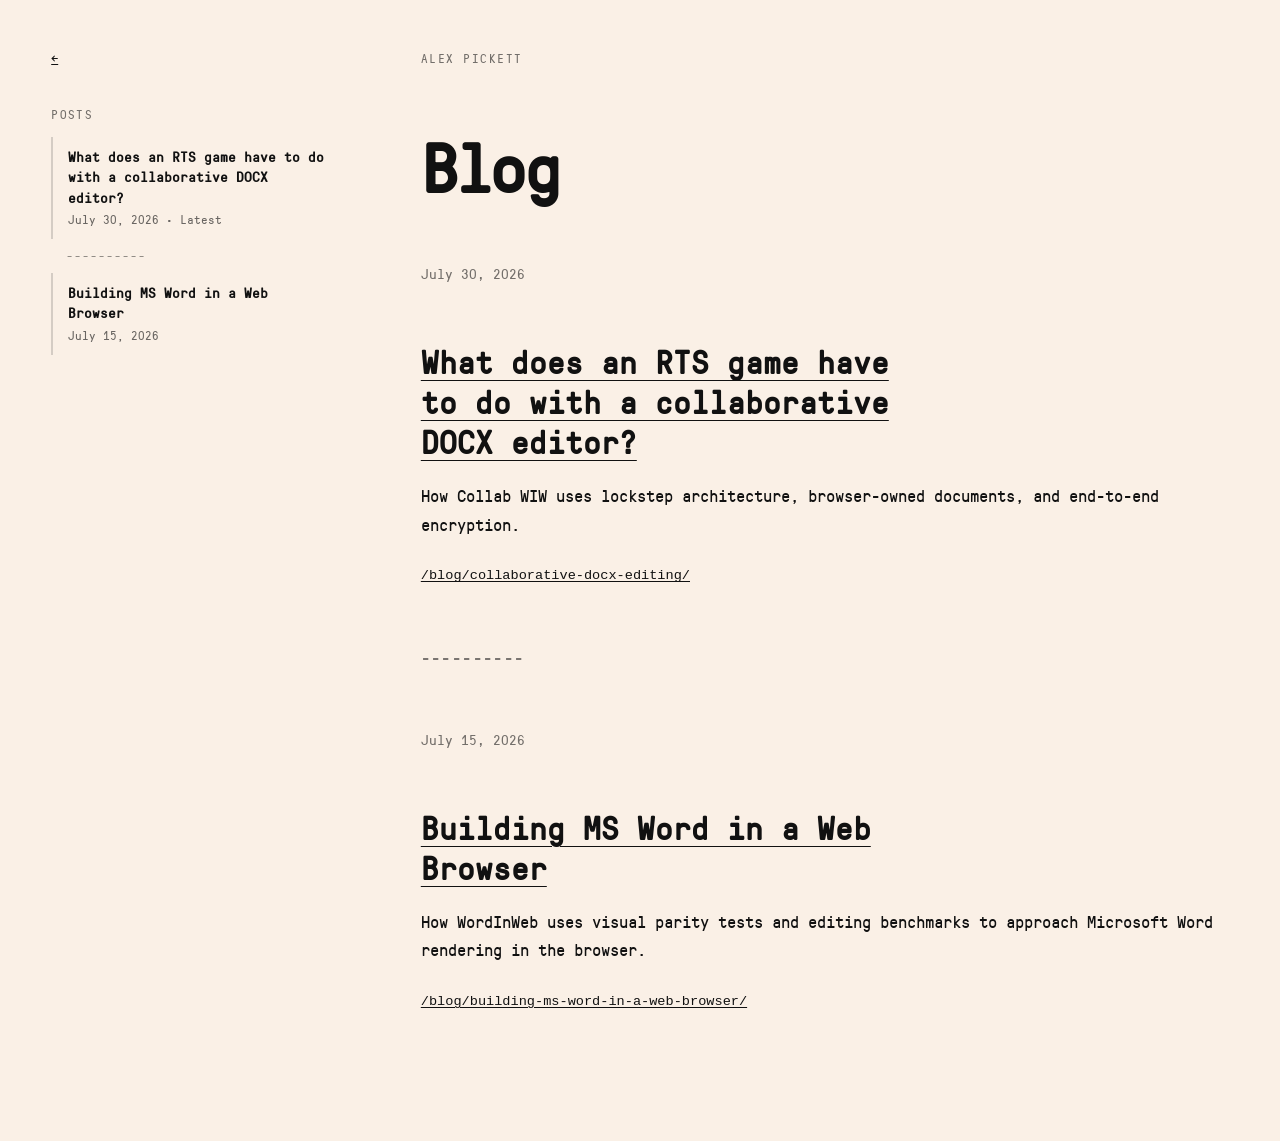
==== commit d5a50d3c: "Fix blog routes and collaboration copy" ====
--- a/blog/index.html
+++ b/blog/index.html
@@ -12,11 +12,11 @@
 <body>
     <main class="blog-shell">
         <aside class="blog-sidebar">
-            <a class="blog-home" href="/">← Alex Pickett</a>
+            <a class="blog-home" href="/" aria-label="Back to home">←</a>
 
             <nav class="sidebar-section" aria-label="Blog posts">
                 <p class="sidebar-label">Posts</p>
-                <a class="post-link" href="/blog/collaborative-editing/">
+                <a class="post-link" href="/blog/collaborative-docx-editing/">
                     <strong>What does an RTS game have to do with a collaborative DOCX editor?</strong>
                     <span>July 30, 2026 · Latest</span>
                 </a>
@@ -36,9 +36,9 @@
 
             <section class="blog-index-entry">
                 <p>July 30, 2026</p>
-                <h2><a href="/blog/collaborative-editing/">What does an RTS game have to do with a collaborative DOCX editor?</a></h2>
+                <h2><a href="/blog/collaborative-docx-editing/">What does an RTS game have to do with a collaborative DOCX editor?</a></h2>
                 <p>How Collab WIW uses lockstep architecture, browser-owned documents, and end-to-end encryption.</p>
-                <a class="blog-slug" href="/blog/collaborative-editing/">/blog/collaborative-editing/</a>
+                <a class="blog-slug" href="/blog/collaborative-docx-editing/">/blog/collaborative-docx-editing/</a>
             </section>
 
             <div class="article-separator" aria-hidden="true">----------</div>
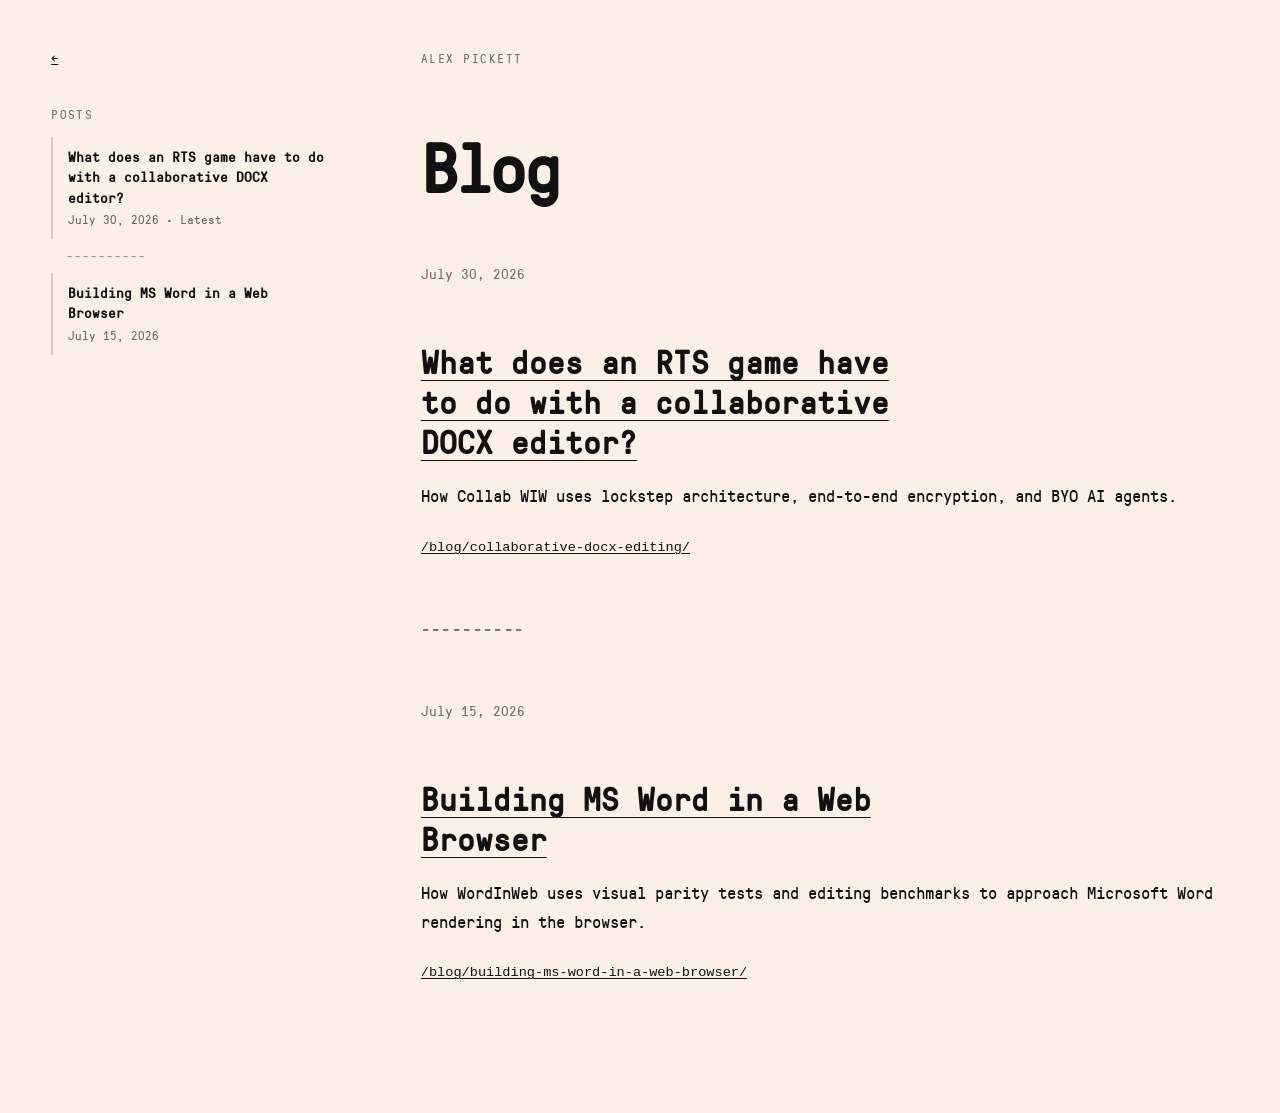
==== commit f767a003: "Add BYO agent architecture to collaboration post" ====
--- a/blog/index.html
+++ b/blog/index.html
@@ -37,7 +37,7 @@
             <section class="blog-index-entry">
                 <p>July 30, 2026</p>
                 <h2><a href="/blog/collaborative-docx-editing/">What does an RTS game have to do with a collaborative DOCX editor?</a></h2>
-                <p>How Collab WIW uses lockstep architecture, browser-owned documents, and end-to-end encryption.</p>
+                <p>How Collab WIW uses lockstep architecture, end-to-end encryption, and BYO AI agents.</p>
                 <a class="blog-slug" href="/blog/collaborative-docx-editing/">/blog/collaborative-docx-editing/</a>
             </section>
 
--- a/index.css
+++ b/index.css
@@ -331,6 +331,21 @@
     border-left: 2px solid currentColor;
 }
 
+.article-callout {
+    margin: 1.75rem 0;
+    padding: 1rem 1.25rem;
+    border: 2px solid currentColor;
+    background: rgba(17, 17, 17, 0.04);
+}
+
+.article-callout p:first-child {
+    margin-top: 0;
+}
+
+.article-callout p:last-child {
+    margin-bottom: 0;
+}
+
 article code {
     font: inherit;
     font-size: 0.92em;
